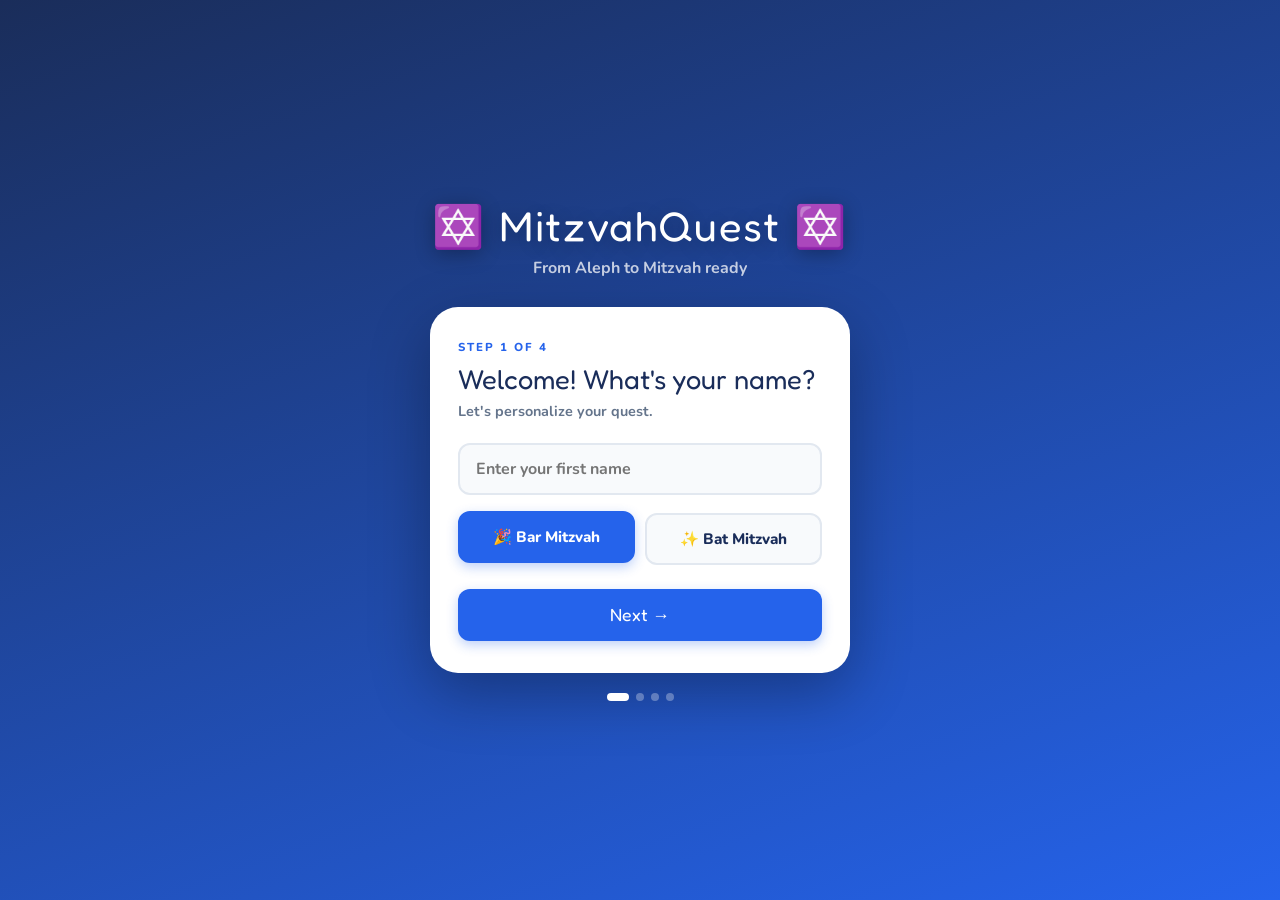
==== index.html @ 1996247d "Add files via upload" ====
<!DOCTYPE html>
<html lang="en">
<head>
<meta charset="UTF-8">
<meta name="viewport" content="width=device-width, initial-scale=1.0, maximum-scale=1.0, user-scalable=no">
<title>MitzvahQuest 🏆</title>
<style>
@font-face{font-family:'Fredoka One';font-style:normal;font-weight:400;src:url('fonts/fredoka-v17-latin-regular.woff2') format('woff2');}
@font-face{font-family:'Nunito';font-style:normal;font-weight:400;src:url('fonts/nunito-v32-latin-regular.woff2') format('woff2');}
@font-face{font-family:'Nunito';font-style:normal;font-weight:600;src:url('fonts/nunito-v32-latin-600.woff2') format('woff2');}
@font-face{font-family:'Nunito';font-style:normal;font-weight:700;src:url('fonts/nunito-v32-latin-700.woff2') format('woff2');}
@font-face{font-family:'Nunito';font-style:normal;font-weight:800;src:url('fonts/nunito-v32-latin-800.woff2') format('woff2');}
</style>
<style>

html { touch-action: manipulation; }
* { touch-action: manipulation; }


:root {
  --navy: #1a2d5a;
  --blue: #2563eb;
  --blue-light: #3b82f6;
  --sky: #eff6ff;
  --gold: #f59e0b;
  --gold-light: #fef3c7;
  --green: #10b981;
  --red: #ef4444;
  --purple: #8b5cf6;
  --pink: #ec4899;
  --orange: #f97316;
  --white: #ffffff;
  --gray-50: #f8fafc;
  --gray-100: #f1f5f9;
  --gray-200: #e2e8f0;
  --gray-500: #64748b;
  --gray-700: #334155;
  --sh: 0 4px 24px rgba(37,99,235,0.10);
  --sh-lg: 0 8px 40px rgba(37,99,235,0.15);
  --radius: 20px;
  --radius-sm: 12px;
  --radius-pill: 999px;
}

* { box-sizing: border-box; margin: 0; padding: 0; }

body {
  font-family: 'Nunito', sans-serif;
  background: var(--gray-50);
  min-height: 100vh;
  color: var(--gray-700);
  padding-bottom: 90px;
}

/* ---- HEADER ---- */
header {
  background: linear-gradient(135deg, var(--navy) 0%, var(--blue) 100%);
  text-align: center;
  padding: 48px 20px 28px;
  color: white;
  position: relative;
}

header h1 {
  font-family: 'Fredoka One', cursive;
  font-size: 2.6em;
  letter-spacing: 1px;
  text-shadow: 0 3px 12px rgba(0,0,0,0.25);
  margin-bottom: 6px;
  display: none;
}

.hd-greeting {
  font-size: 1em;
  font-weight: 800;
  color: rgba(255,255,255,0.9);
  margin-bottom: 4px;
}

.hd-countdown {
  display: inline-flex;
  align-items: center;
  gap: 6px;
  background: rgba(255,255,255,0.15);
  border: 2px solid rgba(255,255,255,0.3);
  border-radius: var(--radius-pill);
  padding: 8px 18px;
  margin-top: 8px;
  font-size: .92em;
  font-weight: 800;
  color: white;
  cursor: pointer;
  backdrop-filter: blur(4px);
}

.hd-countdown.urgent { background: rgba(239,68,68,0.3); border-color: rgba(239,68,68,0.5); }
.hd-countdown.soon { background: rgba(245,158,11,0.25); border-color: rgba(245,158,11,0.4); color: var(--gold); }

.hd-edit {
  display: inline-block;
  margin-top: 10px;
  font-size: .76em;
  color: rgba(255,255,255,0.5);
  font-weight: 700;
  cursor: pointer;
  text-decoration: underline;
}
.hd-edit:hover { color: rgba(255,255,255,0.8); }

.sub {
  font-size: .95em;
  opacity: .85;
  font-weight: 700;
  color: rgba(255,255,255,0.85);
}

/* ---- BOTTOM NAV ---- */
.bottom-nav {
  position: fixed;
  bottom: 0;
  left: 0;
  right: 0;
  background: white;
  border-top: 2px solid var(--gray-200);
  display: flex;
  z-index: 100;
  padding-bottom: env(safe-area-inset-bottom, 0);
  box-shadow: 0 -4px 20px rgba(0,0,0,0.08);
}

.nav-btn {
  flex: 1;
  display: flex;
  flex-direction: column;
  align-items: center;
  justify-content: center;
  padding: 10px 4px 8px;
  background: none;
  border: none;
  cursor: pointer;
  font-family: 'Nunito', sans-serif;
  font-size: .68em;
  font-weight: 800;
  color: var(--gray-500);
  transition: all .2s;
  gap: 3px;
}

.nav-btn .nav-icon { font-size: 1.6em; line-height: 1; }
.nav-btn.active { color: var(--blue); }
.nav-btn.active .nav-icon { transform: scale(1.15); }

/* ---- CONTAINER ---- */
.container {
  max-width: 680px;
  margin: 0 auto;
  padding: 20px 16px 0;
}

/* ---- CARDS ---- */
.card {
  background: white;
  border-radius: var(--radius);
  padding: 28px;
  box-shadow: var(--sh);
  margin-bottom: 20px;
  border: 1.5px solid var(--gray-200);
}

.sec-title {
  font-family: 'Fredoka One', cursive;
  font-size: 1.5em;
  color: var(--navy);
  margin-bottom: 20px;
}

.hidden { display: none !important; }

footer { display: none; }

/* ---- HOME TAB ---- */
.home-hero {
  background: linear-gradient(135deg, var(--navy), var(--blue));
  border-radius: var(--radius);
  padding: 32px 24px;
  text-align: center;
  color: white;
  margin-bottom: 20px;
  box-shadow: var(--sh-lg);
}

.home-days {
  font-family: 'Fredoka One', cursive;
  font-size: 5em;
  line-height: 1;
  color: var(--gold);
  text-shadow: 0 4px 20px rgba(245,158,11,0.4);
}

.home-days-label {
  font-size: 1em;
  font-weight: 800;
  opacity: .85;
  margin-top: 4px;
}

.home-date-label {
  font-size: .8em;
  opacity: .6;
  margin-top: 6px;
  font-weight: 700;
}

.home-grid {
  display: grid;
  grid-template-columns: 1fr 1fr;
  gap: 14px;
  margin-bottom: 20px;
}

.home-tile {
  background: white;
  border-radius: var(--radius);
  padding: 22px 16px;
  text-align: center;
  box-shadow: var(--sh);
  cursor: pointer;
  transition: all .2s;
  border: 2px solid var(--gray-200);
}

.home-tile:hover { transform: translateY(-3px); box-shadow: var(--sh-lg); }
.home-tile .tile-icon { font-size: 2.2em; margin-bottom: 8px; }
.home-tile .tile-label { font-family: 'Fredoka One', cursive; font-size: 1em; color: var(--navy); }
.home-tile .tile-sub { font-size: .76em; color: var(--gray-500); font-weight: 700; margin-top: 3px; }

/* ---- LETTERS ---- */
.ab-grid { display: grid; grid-template-columns: repeat(auto-fill, minmax(80px,1fr)); gap: 12px; }

.lc {
  background: var(--sky);
  border: 2px solid var(--gray-200);
  border-radius: var(--radius-sm);
  padding: 14px 8px;
  text-align: center;
  cursor: pointer;
  transition: all .2s;
}

.lc:hover, .lc.sel {
  background: var(--blue);
  border-color: var(--blue);
  transform: translateY(-3px);
  box-shadow: var(--sh);
}

.lc:hover .lch, .lc.sel .lch { color: var(--gold); }
.lc:hover .lcn, .lc:hover .lcs, .lc.sel .lcn, .lc.sel .lcs { color: white; }
.lch { font-size: 1.9em; font-weight: 800; color: var(--navy); display: block; }
.lcn { font-size: .68em; font-weight: 700; color: var(--navy); display: block; margin-top: 2px; }
.lcs { font-size: .66em; color: var(--blue-light); display: block; font-weight: 600; }

.vg { display: grid; grid-template-columns: repeat(auto-fill, minmax(120px,1fr)); gap: 12px; }

.vc {
  background: var(--sky);
  border: 2px solid var(--gray-200);
  border-radius: var(--radius-sm);
  padding: 14px 8px;
  text-align: center;
  cursor: pointer;
  transition: all .2s;
}

.vc:hover {
  background: linear-gradient(135deg, var(--navy), var(--blue));
  transform: translateY(-3px);
  box-shadow: var(--sh);
  border-color: var(--blue);
}

.vc:hover .vch { color: var(--gold); }
.vc:hover .vcn, .vc:hover .vcs { color: white; }
.vch { font-size: 2.2em; font-weight: 800; color: var(--navy); display: block; direction: rtl; }
.vcn { font-size: .75em; font-weight: 700; color: var(--navy); display: block; margin-top: 4px; }
.vcs { font-size: .75em; color: var(--blue-light); font-weight: 700; background: white; border-radius: 10px; padding: 2px 8px; margin-top: 3px; display: inline-block; }
.vc:hover .vcs { background: rgba(255,255,255,0.2); color: white; }

.tip {
  background: var(--gold-light);
  border: 2px solid var(--gold);
  border-radius: var(--radius-sm);
  padding: 16px 18px;
  margin-top: 20px;
  font-size: .92em;
  color: #7a5700;
  font-weight: 700;
  line-height: 1.6;
}

.subsec { margin-top: 36px; padding-top: 28px; border-top: 2px dashed var(--gray-200); }

/* TROPE */
.trope-grid { display: grid; grid-template-columns: repeat(auto-fill, minmax(110px,1fr)); gap: 10px; margin-bottom: 14px; }

.tc {
  background: var(--sky);
  border: 2px solid var(--gray-200);
  border-radius: var(--radius-sm);
  padding: 12px 8px;
  text-align: center;
  cursor: pointer;
  transition: all .2s;
}

.tc:hover, .tc.sel {
  background: var(--navy);
  border-color: var(--navy);
  transform: translateY(-3px);
  box-shadow: var(--sh);
}

.tc:hover .tch, .tc.sel .tch { color: var(--gold); }
.tc:hover .tcn, .tc:hover .tct, .tc.sel .tcn, .tc.sel .tct { color: white; }
.tch { font-size: 1.9em; font-weight: 800; color: var(--navy); display: block; direction: rtl; line-height: 1.4; }
.tcn { font-size: .72em; font-weight: 800; color: var(--navy); display: block; margin-top: 3px; }
.tct { font-size: .65em; color: var(--blue-light); display: block; font-weight: 600; }
.tdot { width: 14px; height: 14px; border-radius: 50%; display: inline-block; transition: transform .15s, opacity .15s; opacity: .25; }
.tdot.active { transform: scale(1.5); opacity: 1; }

/* ---- PRAYERS ---- */
.pfilters { display: flex; flex-wrap: wrap; gap: 10px; margin-bottom: 22px; }

.fpill {
  background: var(--gray-100);
  border: 2px solid var(--gray-200);
  border-radius: var(--radius-pill);
  padding: 8px 18px;
  font-family: 'Nunito', sans-serif;
  font-weight: 800;
  font-size: .84em;
  color: var(--gray-700);
  cursor: pointer;
  transition: all .2s;
}

.fpill:hover, .fpill.active {
  background: var(--blue);
  color: white;
  border-color: var(--blue);
  transform: translateY(-1px);
  box-shadow: 0 4px 12px rgba(37,99,235,0.3);
}

.plist { display: flex; flex-direction: column; gap: 12px; }

.pcard {
  background: white;
  border: 2px solid var(--gray-200);
  border-radius: var(--radius);
  overflow: hidden;
  transition: all .2s;
  box-shadow: 0 2px 8px rgba(0,0,0,0.04);
}

.pcard:hover { border-color: var(--blue-light); box-shadow: var(--sh); }
.pcard.open { border-color: var(--gold); background: #fffdf5; }

.phdr {
  padding: 18px 20px;
  cursor: pointer;
  display: flex;
  justify-content: space-between;
  align-items: center;
  gap: 12px;
}

.phdr-left { display: flex; align-items: center; gap: 10px; flex-wrap: wrap; }

.pbadge {
  font-size: .68em;
  font-weight: 800;
  padding: 4px 12px;
  border-radius: var(--radius-pill);
  color: white;
  font-family: 'Nunito', sans-serif;
  white-space: nowrap;
  letter-spacing: .3px;
}

.pname {
  font-family: 'Fredoka One', cursive;
  font-size: 1.08em;
  color: var(--navy);
}

.phname {
  font-size: 1.3em;
  font-weight: 800;
  color: var(--blue-light);
  direction: rtl;
  flex-shrink: 0;
}

.pbody { padding: 4px 20px 24px; }

/* ---- HEAR IT SUNG BUTTON ---- */
.yt-btn {
  display: inline-flex;
  align-items: center;
  gap: 7px;
  background: linear-gradient(135deg, var(--red), #dc2626);
  color: white;
  border: none;
  border-radius: var(--radius-pill);
  padding: 8px 16px;
  font-family: 'Fredoka One', cursive;
  font-size: .88em;
  cursor: pointer;
  transition: all .2s;
  margin-top: 10px;
  box-shadow: 0 4px 12px rgba(239,68,68,0.3);
}

.yt-btn:hover { transform: translateY(-2px); box-shadow: 0 6px 16px rgba(239,68,68,0.4); }
.yt-embed { margin-top: 10px; border-radius: var(--radius-sm); overflow: hidden; display: none; }
.yt-embed.open { display: block; }
.yt-embed iframe { width: 100%; aspect-ratio: 16/9; border: none; display: block; }

/* ---- UNIFIED PLAYER ---- */
.hplayer { margin-top: 16px; }

.hstage {
  background: linear-gradient(135deg, var(--sky), #dbeafe);
  border: 2px solid var(--gray-200);
  border-radius: var(--radius);
  padding: 24px 16px 16px;
  text-align: center;
  margin-bottom: 14px;
  min-height: 80px;
  display: flex;
  flex-direction: column;
  align-items: center;
  justify-content: center;
}

.hstage-text { font-size: 2.6em; direction: rtl; font-weight: 800; line-height: 1.6; letter-spacing: 3px; display: flex; flex-wrap: wrap; justify-content: center; gap: 2px 12px; }
.hstage-text.sw { font-size: 4.5em; letter-spacing: 4px; }
.hsp { display: inline-block; transition: all .18s; cursor: pointer; border-radius: 6px; padding: 0 2px; }
.hsp:hover { opacity: .75; }
.hsp.sa { transform: scale(1.28); filter: drop-shadow(0 0 12px currentColor); z-index: 2; }
.hsp.wa { transform: scale(1.18); filter: drop-shadow(0 0 8px currentColor); }
.hsp.dim { opacity: .16; }
.hsp.done { opacity: .38; }
.engline { font-size: .88em; color: var(--gray-500); font-weight: 600; margin-top: 10px; font-style: italic; max-width: 600px; text-align: center; }

.pron-strip { display: flex; flex-wrap: wrap; justify-content: center; gap: 6px; margin-bottom: 14px; direction: ltr; }

.pchip {
  background: white;
  border: 2px solid var(--gray-200);
  border-radius: 10px;
  padding: 5px 12px;
  font-size: .8em;
  font-weight: 800;
  color: var(--gray-500);
  cursor: pointer;
  transition: all .18s;
}

.pchip.sa { color: white; transform: translateY(-4px) scale(1.12); box-shadow: 0 5px 14px rgba(0,0,0,0.18); }
.pchip.wa { transform: translateY(-2px) scale(1.06); box-shadow: 0 3px 10px rgba(0,0,0,0.10); }
.pchip.done { opacity: .35; }

.mtoggle { display: flex; gap: 5px; background: var(--gray-100); border-radius: var(--radius-pill); padding: 4px; max-width: 340px; margin: 0 auto 14px; }
.mtbtn { flex: 1; border: none; border-radius: 999px; padding: 8px 10px; font-family: 'Nunito', sans-serif; font-weight: 800; font-size: .82em; cursor: pointer; background: transparent; color: var(--gray-500); transition: all .2s; }
.mtbtn.active { background: var(--blue); color: white; box-shadow: 0 2px 8px rgba(37,99,235,0.3); }

.pcontrols { display: flex; flex-wrap: wrap; gap: 10px; justify-content: center; align-items: center; margin-bottom: 10px; }

.cb {
  border: none;
  border-radius: var(--radius-pill);
  padding: 11px 22px;
  font-family: 'Fredoka One', cursive;
  font-size: .94em;
  cursor: pointer;
  transition: all .18s;
}

.cb:hover:not(:disabled) { transform: translateY(-2px); }
.cb.bl { background: var(--blue); color: white; box-shadow: 0 4px 12px rgba(37,99,235,0.3); }
.cb.bl:hover:not(:disabled) { background: var(--blue-light); }
.cb.pu { background: var(--purple); color: white; box-shadow: 0 4px 12px rgba(139,92,246,0.3); }
.cb.pu:hover:not(:disabled) { background: #7c3aed; }
.cb.te { background: var(--green); color: white; box-shadow: 0 4px 12px rgba(16,185,129,0.3); }
.cb.te:hover:not(:disabled) { background: #059669; }
.cb.rd { background: var(--red); color: white; box-shadow: 0 4px 12px rgba(239,68,68,0.3); }
.cb.go { background: var(--gold); color: var(--navy); box-shadow: 0 4px 12px rgba(245,158,11,0.3); }
.cb:disabled { opacity: .4; cursor: default; transform: none !important; }
.pctr { text-align: center; font-size: .86em; font-weight: 700; color: var(--blue-light); min-height: 20px; }

/* ---- WORD PRACTICE ---- */
.wgrid { display: flex; flex-wrap: wrap; gap: 10px; margin-bottom: 22px; }

.wbtn {
  background: var(--sky);
  border: 2px solid var(--blue-light);
  border-radius: var(--radius-sm);
  padding: 8px 16px;
  font-family: 'Nunito', sans-serif;
  font-weight: 800;
  font-size: .9em;
  color: var(--navy);
  cursor: pointer;
  transition: all .2s;
}

.wbtn:hover, .wbtn.active {
  background: var(--blue);
  color: white;
  border-color: var(--blue);
  transform: translateY(-2px);
  box-shadow: var(--sh);
}

.ttsnote { text-align: center; font-size: .76em; color: var(--gray-500); margin-top: 8px; }

/* ---- QUIZ ---- */
.qmpicker { display: flex; flex-wrap: wrap; gap: 14px; margin-bottom: 24px; justify-content: center; }

.qmbtn {
  background: white;
  border: 2px solid var(--gray-200);
  border-radius: var(--radius);
  padding: 18px 20px;
  font-family: 'Nunito', sans-serif;
  font-weight: 800;
  font-size: .9em;
  color: var(--navy);
  cursor: pointer;
  transition: all .2s;
  text-align: center;
  min-width: 130px;
  box-shadow: 0 2px 8px rgba(0,0,0,0.04);
}

.qmbtn:hover {
  background: var(--blue);
  color: white;
  border-color: var(--blue);
  transform: translateY(-3px);
  box-shadow: var(--sh);
}

.qmi { font-size: 1.8em; display: block; margin-bottom: 6px; }

.qcard {
  background: white;
  border: 2px solid var(--gray-200);
  border-radius: var(--radius);
  padding: 28px 24px;
  text-align: center;
  box-shadow: var(--sh);
}

.qprog { display: flex; align-items: center; gap: 12px; margin-bottom: 20px; }
.qpbar { flex: 1; height: 10px; background: var(--gray-200); border-radius: 10px; overflow: hidden; }
.qpfill { height: 100%; background: linear-gradient(90deg, var(--blue), var(--purple)); border-radius: 10px; transition: width .4s; }
.qscore { background: var(--gold); color: var(--navy); font-family: 'Fredoka One', cursive; font-size: .92em; padding: 4px 14px; border-radius: var(--radius-pill); white-space: nowrap; font-weight: 800; }

.qq { font-size: 3.6em; direction: rtl; font-weight: 800; color: var(--navy); margin: 8px 0 6px; line-height: 1.2; }
.qsub { font-size: .9em; color: var(--gray-500); font-weight: 700; margin-bottom: 20px; }

.qchoices { display: grid; grid-template-columns: 1fr 1fr; gap: 12px; max-width: 500px; margin: 0 auto; }

.qch {
  background: var(--gray-50);
  border: 2px solid var(--gray-200);
  border-radius: var(--radius-sm);
  padding: 14px;
  font-family: 'Nunito', sans-serif;
  font-weight: 800;
  font-size: .92em;
  color: var(--navy);
  cursor: pointer;
  transition: all .2s;
}

.qch:hover { border-color: var(--blue); background: var(--sky); transform: translateY(-2px); box-shadow: var(--sh); }
.qch.correct { background: #ecfdf5; border-color: var(--green); color: #065f46; animation: cpop .4s ease; }
.qch.wrong { background: #fef2f2; border-color: var(--red); color: #7f1d1d; animation: cshake .4s ease; }

@keyframes cpop { 0% { transform: scale(1) } 50% { transform: scale(1.07) } 100% { transform: scale(1) } }
@keyframes cshake { 0%,100% { transform: translateX(0) } 25% { transform: translateX(-7px) } 75% { transform: translateX(7px) } }

.qfb { margin-top: 16px; font-size: 1.05em; font-weight: 800; min-height: 24px; }
.qfb.correct { color: var(--green); }
.qfb.wrong { color: var(--red); }

.qnext { display: inline-block; margin-top: 14px; background: var(--blue); color: white; border: none; border-radius: var(--radius-pill); padding: 12px 30px; font-family: 'Fredoka One', cursive; font-size: 1.05em; cursor: pointer; transition: all .2s; box-shadow: 0 4px 12px rgba(37,99,235,0.3); }
.qnext:hover { background: var(--blue-light); transform: translateY(-2px); }
.qtag { display: inline-block; background: rgba(37,99,235,0.08); color: var(--blue); font-size: .78em; font-weight: 800; padding: 3px 12px; border-radius: var(--radius-pill); margin-bottom: 12px; }
.bigscore { font-family: 'Fredoka One', cursive; font-size: 3.5em; color: var(--navy); }
.scoremsg { font-size: 1.1em; font-weight: 800; color: var(--gray-700); margin: 8px 0 18px; }

/* ---- MY MITZVAH ---- */
.mm-parsha-card { background: linear-gradient(135deg, var(--sky), #dbeafe); border: 2px solid var(--gray-200); border-radius: var(--radius); padding: 20px; margin-bottom: 14px; }
.mm-theme { background: white; border: 2px solid var(--gray-200); border-radius: var(--radius-sm); padding: 16px 18px; margin-bottom: 10px; box-shadow: 0 2px 6px rgba(0,0,0,0.04); }
.mm-theme-title { font-family: 'Fredoka One', cursive; font-size: 1em; color: var(--navy); margin-bottom: 5px; }
.mm-theme-desc { font-size: .86em; color: var(--gray-700); font-weight: 600; line-height: 1.6; }
.mm-speech-idea { background: var(--gold-light); border: 2px solid var(--gold); border-radius: var(--radius-sm); padding: 16px 18px; margin-bottom: 10px; }
.mm-speech-idea-title { font-family: 'Fredoka One', cursive; font-size: .95em; color: #7a5700; margin-bottom: 4px; }
.mm-speech-idea-desc { font-size: .84em; color: #8a6200; font-weight: 700; line-height: 1.6; }
.mm-aliyah-row { display: flex; align-items: center; gap: 12px; padding: 14px 0; border-bottom: 1.5px solid var(--gray-100); }
.mm-aliyah-row:last-child { border-bottom: none; }
.mm-aliyah-num { font-family: 'Fredoka One', cursive; font-size: .9em; color: white; background: var(--blue); border-radius: 10px; padding: 5px 10px; white-space: nowrap; min-width: 36px; text-align: center; }
.mm-aliyah-input { flex: 1; border: 2px solid var(--gray-200); border-radius: var(--radius-sm); padding: 9px 14px; font-family: 'Nunito', sans-serif; font-weight: 700; font-size: .9em; color: var(--navy); outline: none; background: var(--gray-50); }
.mm-aliyah-input:focus { border-color: var(--blue); background: white; }
.mm-share-btn { background: var(--blue); color: white; border: none; border-radius: var(--radius-sm); padding: 9px 14px; font-family: 'Fredoka One', cursive; font-size: .82em; cursor: pointer; white-space: nowrap; box-shadow: 0 3px 8px rgba(37,99,235,0.3); }
.mm-check-item { display: flex; align-items: center; gap: 14px; padding: 14px 16px; background: var(--gray-50); border: 2px solid var(--gray-200); border-radius: var(--radius-sm); margin-bottom: 10px; cursor: pointer; transition: all .2s; }
.mm-check-item.done { background: #ecfdf5; border-color: var(--green); }
.mm-check-item.done .mm-check-label { text-decoration: line-through; color: var(--gray-500); }
.mm-check-box { width: 24px; height: 24px; border: 2px solid var(--gray-200); border-radius: 7px; display: flex; align-items: center; justify-content: center; flex-shrink: 0; transition: all .2s; font-size: .9em; }
.mm-check-item.done .mm-check-box { background: var(--green); border-color: var(--green); color: white; }
.mm-check-label { font-weight: 700; font-size: .92em; color: var(--navy); }

/* ---- COUNTDOWN BANNER ---- */
#mm-countdown-banner { background: linear-gradient(135deg, var(--navy), var(--blue)); border-radius: var(--radius); padding: 24px; text-align: center; margin-bottom: 20px; color: white; box-shadow: var(--sh-lg); }

/* ---- ONBOARDING ---- */
#onboarding { position: fixed; inset: 0; z-index: 1000; background: linear-gradient(160deg, var(--navy) 0%, var(--blue) 100%); display: flex; flex-direction: column; align-items: center; justify-content: center; padding: 24px; overflow-y: auto; }
#onboarding.hidden { display: none !important; }
.ob-logo { text-align: center; margin-bottom: 28px; }
.ob-logo h1 { font-family: 'Fredoka One', cursive; font-size: 2.8em; color: white; letter-spacing: 1px; text-shadow: 0 4px 20px rgba(0,0,0,0.3); }
.ob-logo p { color: rgba(255,255,255,0.75); font-weight: 700; font-size: 1em; margin-top: 6px; }
.ob-card { background: white; border-radius: 28px; padding: 32px 28px; width: 100%; max-width: 420px; box-shadow: 0 20px 60px rgba(0,0,0,0.3); }
.ob-step { display: none; }
.ob-step.active { display: block; }
.ob-step-label { font-size: .72em; font-weight: 800; text-transform: uppercase; letter-spacing: 2px; color: var(--blue); margin-bottom: 8px; }
.ob-title { font-family: 'Fredoka One', cursive; font-size: 1.7em; color: var(--navy); margin-bottom: 6px; }
.ob-sub { font-size: .9em; color: var(--gray-500); font-weight: 700; margin-bottom: 22px; }
.ob-input { width: 100%; border: 2px solid var(--gray-200); border-radius: var(--radius-sm); padding: 13px 16px; font-family: 'Nunito', sans-serif; font-weight: 700; font-size: 1em; color: var(--navy); outline: none; transition: border-color .2s; background: var(--gray-50); }
.ob-input:focus { border-color: var(--blue); background: white; }
.ob-toggle { display: flex; gap: 10px; margin-top: 14px; }
.ob-tog-btn { flex: 1; border: 2px solid var(--gray-200); border-radius: var(--radius-sm); padding: 14px 10px; font-family: 'Nunito', sans-serif; font-weight: 800; font-size: .95em; color: var(--navy); background: var(--gray-50); cursor: pointer; transition: all .2s; text-align: center; }
.ob-tog-btn.sel { background: var(--blue); color: white; border-color: var(--blue); transform: translateY(-2px); box-shadow: 0 4px 12px rgba(37,99,235,0.3); }
.ob-countdown-preview { text-align: center; margin-top: 14px; padding: 14px; background: var(--sky); border-radius: var(--radius-sm); border: 2px solid var(--gray-200); }
.ob-countdown-preview .days { font-family: 'Fredoka One', cursive; font-size: 2.4em; color: var(--navy); }
.ob-countdown-preview .days-label { font-size: .82em; font-weight: 700; color: var(--blue); }
.ob-select { width: 100%; border: 2px solid var(--gray-200); border-radius: var(--radius-sm); padding: 13px 16px; font-family: 'Nunito', sans-serif; font-weight: 700; font-size: .92em; color: var(--navy); outline: none; background: var(--gray-50); cursor: pointer; appearance: none; -webkit-appearance: none; background-image: url("data:image/svg+xml,%3Csvg xmlns='http://www.w3.org/2000/svg' width='12' height='8' viewBox='0 0 12 8'%3E%3Cpath d='M1 1l5 5 5-5' stroke='%232563eb' stroke-width='2' fill='none' stroke-linecap='round'/%3E%3C/svg%3E"); background-repeat: no-repeat; background-position: right 14px center; padding-right: 36px; margin-top: 4px; }
.ob-select:focus { border-color: var(--blue); background-color: white; }
.ob-focus-grid { display: grid; grid-template-columns: 1fr 1fr; gap: 10px; margin-top: 4px; }
.ob-focus-btn { border: 2px solid var(--gray-200); border-radius: var(--radius-sm); padding: 14px 10px; font-family: 'Nunito', sans-serif; font-weight: 800; font-size: .88em; color: var(--navy); background: var(--gray-50); cursor: pointer; transition: all .2s; text-align: center; }
.ob-focus-btn.sel { background: var(--blue); color: white; border-color: var(--blue); }
.ob-focus-btn .ob-focus-icon { font-size: 1.6em; display: block; margin-bottom: 4px; }
.ob-nav { display: flex; gap: 10px; margin-top: 24px; align-items: center; }
.ob-btn-next { flex: 1; background: var(--blue); color: white; border: none; border-radius: var(--radius-sm); padding: 15px; font-family: 'Fredoka One', cursive; font-size: 1.1em; cursor: pointer; transition: all .2s; box-shadow: 0 4px 12px rgba(37,99,235,0.3); }
.ob-btn-next:hover { background: var(--blue-light); transform: translateY(-2px); }
.ob-btn-back { background: transparent; color: var(--blue); border: 2px solid var(--gray-200); border-radius: var(--radius-sm); padding: 15px 18px; font-family: 'Fredoka One', cursive; font-size: 1em; cursor: pointer; transition: all .2s; }
.ob-btn-back:hover { border-color: var(--blue); }
.ob-dots { display: flex; justify-content: center; gap: 7px; margin-top: 20px; }
.ob-dot { width: 8px; height: 8px; border-radius: 50%; background: rgba(255,255,255,0.3); transition: all .3s; }
.ob-dot.active { background: white; width: 22px; border-radius: 4px; }

/* ---- MOBILE ---- */
@media(max-width:430px) {
  header { padding: 40px 14px 20px; }
  .card { padding: 20px; }
  .hstage-text { font-size: 2em; }
  .hstage-text.sw { font-size: 3.2em; }
  .qq { font-size: 2.6em; }
  .qmbtn { min-width: 100px; padding: 12px 10px; font-size: .84em; }
  .bigscore { font-size: 2.6em; }
  .cb { padding: 9px 16px; font-size: .88em; }
  .qchoices { gap: 8px; }
  .qch { padding: 10px; font-size: .86em; }
  .pchip { font-size: .74em; padding: 3px 8px; }
  .sec-title { font-size: 1.3em; }
  .home-days { font-size: 4em; }
  .ob-card { padding: 24px 18px; }
  .ob-title { font-size: 1.4em; }
}

</style>


</head>
<body>

<!-- ONBOARDING -->
<div id="onboarding">
  <div class="ob-logo">
    <div style="font-family:'Fredoka One',cursive;font-size:2.6em;color:white;letter-spacing:2px;text-shadow:0 4px 20px rgba(0,0,0,0.3);">✡️ MitzvahQuest ✡️</div>
    <p>From Aleph to Mitzvah ready</p>
  </div>
  <div class="ob-card">
    <!-- Step 1: Name + Bar/Bat -->
    <div class="ob-step active" id="ob-step-1">
      <div class="ob-step-label">Step 1 of 4</div>
      <div class="ob-title">Welcome! What's your name?</div>
      <div class="ob-sub">Let's personalize your quest.</div>
      <input class="ob-input" id="ob-name" type="text" placeholder="Enter your first name" maxlength="30" autocomplete="off" />
      <div class="ob-toggle" style="margin-top:18px;">
        <button class="ob-tog-btn sel" id="tog-bar" onclick="setToggle('bar')">🎉 Bar Mitzvah</button>
        <button class="ob-tog-btn" id="tog-bat" onclick="setToggle('bat')">✨ Bat Mitzvah</button>
      </div>
      <div class="ob-nav">
        <button class="ob-btn-next" onclick="obNext(1)">Next →</button>
      </div>
    </div>
    <!-- Step 2: Date -->
    <div class="ob-step" id="ob-step-2">
      <div class="ob-step-label">Step 2 of 4</div>
      <div class="ob-title">When is the big day?</div>
      <div class="ob-sub">We'll show you a live countdown.</div>
      <div class="ob-date-wrap">
        <input class="ob-input" id="ob-date" type="date" />
      </div>
      <div class="ob-countdown-preview" id="ob-countdown-preview" style="display:none;">
        <div class="days" id="ob-days-num">—</div>
        <div class="days-label">days until your big day 🏆</div>
      </div>
      <div class="ob-nav">
        <button class="ob-btn-back" onclick="obBack(2)">←</button>
        <button class="ob-btn-next" onclick="obNext(2)">Next →</button>
      </div>
    </div>
    <!-- Step 3: Portion + Tradition -->
    <div class="ob-step" id="ob-step-3">
      <div class="ob-step-label">Step 3 of 4</div>
      <div class="ob-title">Your Torah portion</div>
      <div class="ob-sub">Which parasha are you reading?</div>
      <select class="ob-select" id="ob-parasha">
        <option value="">— Select your portion —</option>
        <option value="Bereishit">Bereishit</option>
<option value="Noach">Noach</option>
<option value="Lech Lecha">Lech Lecha</option>
<option value="Vayera">Vayera</option>
<option value="Chayei Sarah">Chayei Sarah</option>
<option value="Toldot">Toldot</option>
<option value="Vayetzei">Vayetzei</option>
<option value="Vayishlach">Vayishlach</option>
<option value="Vayeshev">Vayeshev</option>
<option value="Miketz">Miketz</option>
<option value="Vayigash">Vayigash</option>
<option value="Vayechi">Vayechi</option>
<option value="Shemot">Shemot</option>
<option value="Vaera">Vaera</option>
<option value="Bo">Bo</option>
<option value="Beshalach">Beshalach</option>
<option value="Yitro">Yitro</option>
<option value="Mishpatim">Mishpatim</option>
<option value="Terumah">Terumah</option>
<option value="Tetzaveh">Tetzaveh</option>
<option value="Ki Tisa">Ki Tisa</option>
<option value="Vayakhel">Vayakhel</option>
<option value="Pekudei">Pekudei</option>
<option value="Vayikra">Vayikra</option>
<option value="Tzav">Tzav</option>
<option value="Shemini">Shemini</option>
<option value="Tazria">Tazria</option>
<option value="Metzora">Metzora</option>
<option value="Acharei Mot">Acharei Mot</option>
<option value="Kedoshim">Kedoshim</option>
<option value="Emor">Emor</option>
<option value="Behar">Behar</option>
<option value="Bechukotai">Bechukotai</option>
<option value="Bamidbar">Bamidbar</option>
<option value="Naso">Naso</option>
<option value="Behaalotecha">Behaalotecha</option>
<option value="Shelach">Shelach</option>
<option value="Korach">Korach</option>
<option value="Chukat">Chukat</option>
<option value="Balak">Balak</option>
<option value="Pinchas">Pinchas</option>
<option value="Matot">Matot</option>
<option value="Masei">Masei</option>
<option value="Devarim">Devarim</option>
<option value="Vaetchanan">Vaetchanan</option>
<option value="Ekev">Ekev</option>
<option value="Reeh">Reeh</option>
<option value="Shoftim">Shoftim</option>
<option value="Ki Teitzei">Ki Teitzei</option>
<option value="Ki Tavo">Ki Tavo</option>
<option value="Nitzavim">Nitzavim</option>
<option value="Vayeilech">Vayeilech</option>
<option value="Haazinu">Haazinu</option>
<option value="Vezot HaBracha">Vezot HaBracha</option>
      </select>
      <div style="margin-top:14px;">
        <div style="font-size:.78em;font-weight:700;color:#aaa;text-transform:uppercase;letter-spacing:1px;margin-bottom:8px;">Tradition</div>
        <div class="ob-toggle">
          <button class="ob-tog-btn sel" id="tog-ash" onclick="setTradition('ashkenazi')">🕍 Ashkenazi</button>
          <button class="ob-tog-btn" id="tog-sep" onclick="setTradition('sephardic')">🌟 Sephardic</button>
        </div>
      </div>
      <div class="ob-nav">
        <button class="ob-btn-back" onclick="obBack(3)">←</button>
        <button class="ob-btn-next" onclick="obNext(3)">Next →</button>
      </div>
    </div>
    <!-- Step 4: Focus -->
    <div class="ob-step" id="ob-step-4">
      <div class="ob-step-label">Step 4 of 4</div>
      <div class="ob-title">What do you want to focus on?</div>
      <div class="ob-sub">Pick one or more — you can change later.</div>
      <div class="ob-focus-grid">
        <button class="ob-focus-btn sel" data-focus="letters" onclick="toggleFocus(this)"><span class="ob-focus-icon">🔤</span>Letters &amp; Vowels</button>
        <button class="ob-focus-btn sel" data-focus="prayers" onclick="toggleFocus(this)"><span class="ob-focus-icon">🕍</span>Prayers</button>
        <button class="ob-focus-btn sel" data-focus="words" onclick="toggleFocus(this)"><span class="ob-focus-icon">📖</span>Word Practice</button>
        <button class="ob-focus-btn sel" data-focus="quiz" onclick="toggleFocus(this)"><span class="ob-focus-icon">🧠</span>Quiz</button>
      </div>
      <div class="ob-nav">
        <button class="ob-btn-back" onclick="obBack(4)">←</button>
        <button class="ob-btn-next" onclick="obFinish()" style="background:#27ae60;">🏆 Start My Quest!</button>
      </div>
    </div>
  </div>
  <div class="ob-dots">
    <div class="ob-dot active" id="dot-1"></div>
    <div class="ob-dot" id="dot-2"></div>
    <div class="ob-dot" id="dot-3"></div>
    <div class="ob-dot" id="dot-4"></div>
  </div>
</div>

<header id="mainHeader">
  <div style="display:flex;flex-direction:column;align-items:center;padding-top:8px;">
    <div style="font-family:'Fredoka One',cursive;font-size:2.6em;color:white;letter-spacing:2px;text-shadow:0 4px 20px rgba(0,0,0,0.3);">✡️ MitzvahQuest ✡️</div>
    <div id="hd-personal" style="display:none;margin-top:4px;">
      <div class="hd-greeting" id="hd-greeting"></div>
      <div class="hd-countdown" id="hd-countdown" onclick="showOnboarding()"></div>
      <div><span class="hd-edit" onclick="showOnboarding()">✏️ Edit my info</span></div>
    </div>
    <p class="sub" id="hd-tagline" style="margin-top:2px;">From Aleph to Mitzvah ready</p>
  </div>
</header>
<nav class="bottom-nav">
  <button class="nav-btn active" id="nav-home" onclick="showTab('home',this)">
    <span class="nav-icon">🏠</span>Home
  </button>
  <button class="nav-btn" id="nav-letters" onclick="showTab('letters',this)">
    <span class="nav-icon">🔤</span>Letters
  </button>
  <button class="nav-btn" id="nav-prayers" onclick="showTab('prayers',this)">
    <span class="nav-icon">🕍</span>Prayers
  </button>
  <button class="nav-btn" id="nav-quiz" onclick="showTab('quiz',this)">
    <span class="nav-icon">🧠</span>Quiz
  </button>
  <button class="nav-btn" id="nav-mymitzvah" onclick="showTab('mymitzvah',this)">
    <span class="nav-icon">⭐</span>My Quest
  </button>
</nav>
<div class="container">
  <div id="tab-home" class="hidden">
    <div class="home-hero">
      <div style="font-family:'Fredoka One',cursive;font-size:1.1em;opacity:.8;margin-bottom:8px;" id="home-greeting">Welcome to MitzvahQuest!</div>
      <div class="home-days" id="home-days">🏆</div>
      <div class="home-days-label" id="home-days-label">Let's get started</div>
      <div class="home-date-label" id="home-date-label"></div>
      <div style="margin-top:16px;">
        <span class="hd-edit" onclick="showOnboarding()">✏️ Edit my info</span>
      </div>
    </div>
    <div class="home-grid">
      <div class="home-tile" onclick="showTab('letters',document.getElementById('nav-letters'))">
        <div class="tile-icon">🔤</div>
        <div class="tile-label">Letters & Vowels</div>
        <div class="tile-sub">Aleph-Bet + Trope</div>
      </div>
      <div class="home-tile" onclick="showTab('prayers',document.getElementById('nav-prayers'))">
        <div class="tile-icon">🕍</div>
        <div class="tile-label">Prayers</div>
        <div class="tile-sub">Practice blessings</div>
      </div>
      <div class="home-tile" onclick="showTab('quiz',document.getElementById('nav-quiz'))">
        <div class="tile-icon">🧠</div>
        <div class="tile-label">Quiz</div>
        <div class="tile-sub">Test yourself</div>
      </div>
      <div class="home-tile" onclick="showTab('mymitzvah',document.getElementById('nav-mymitzvah'))">
        <div class="tile-icon">⭐</div>
        <div class="tile-label">My Quest</div>
        <div class="tile-sub">Your portion & tools</div>
      </div>
    </div>
    <div id="home-word-practice" style="display:none;">
      <div class="card">
        <div class="sec-title">📖 Word Practice</div>
        <p style="margin-bottom:12px;color:var(--gray-500);font-weight:700;">Pick a word — try to read it first, then reveal!</p>
        <div id="home-wGrid" class="wgrid"></div>
        <div id="home-wPlayerWrap"></div>
      </div>
    </div>
  </div>

  <div id="tab-letters" class="card">
    <div class="sec-title">🔤 The Aleph-Bet</div>
    <p style="margin-bottom:14px;color:#555;font-weight:600;">Click any letter to hear it! Hebrew reads <strong>right to left</strong>.</p>
    <div class="ab-grid" id="abGrid"></div>
    <div class="tip">💡 Letters with a dot (dagesh) have a harder sound. Some have a different shape at the end of a word — the <strong>sofit</strong> form!</div>
    <div class="subsec">
      <div class="sec-title">🎵 Vowel Signs (Nikkud)</div>
      <p style="margin-bottom:14px;color:#555;font-weight:600;">Dots and dashes under/over letters indicate the vowel sound. Click to hear!</p>
      <div class="vg" id="vGrid"></div>
      <div class="tip">💡 The vowel sound comes AFTER the consonant. So בָּ (Bet + Kamatz) = "BAH"!</div>
    </div>
    <div class="subsec">
      <div class="sec-title">🎵 Trope (Cantillation)</div>
      <p style="margin-bottom:6px;color:#555;font-weight:600;">These are the musical symbols used when chanting Torah and Haftarah. Click any trope to hear its melody!</p>
      <p style="margin-bottom:14px;font-size:.84em;color:#888;font-weight:600;">Each mark tells the reader which melody to sing on that word. The tones are approximated using the Web Audio API.</p>
      <div class="trope-grid" id="tropeGrid"></div>
      <div class="tip">💡 Trope marks appear above or below Hebrew letters — they tell you both the melody AND where to put emphasis in the phrase!</div>
      <div id="tropePlayer" style="display:none;margin-top:16px;background:linear-gradient(135deg,#f0f6ff,#e8f0ff);border:2px solid #c5d8ff;border-radius:16px;padding:16px;text-align:center;">
        <div style="font-family:'Fredoka One',cursive;font-size:1.1em;color:var(--blue);margin-bottom:4px;" id="tropeName"></div>
        <div style="font-size:3em;margin:6px 0;" id="tropeSymbol"></div>
        <div style="font-size:.88em;color:#666;font-weight:600;margin-bottom:10px;" id="tropeDesc"></div>
        <div id="tropeDots" style="display:flex;justify-content:center;gap:6px;margin-bottom:12px;min-height:28px;align-items:center;"></div>
        <button class="cb bl" id="tropePlayBtn" onclick="playTrope()" style="padding:9px 28px;">▶ Play melody</button>
        <button class="cb go" onclick="playTropeLoop()" style="padding:9px 20px;" id="tropeLoopBtn">🔁 Loop</button>
        <button class="cb rd" onclick="stopTrope()" style="padding:9px 20px;">⏹ Stop</button>
      </div>
    </div>
  </div>
  <div id="tab-words" class="card hidden">
    <div class="sec-title">📖 Word Practice</div>
    <p style="margin-bottom:10px;color:#555;font-weight:600;">Pick a word — try to read it first, then reveal!</p>
    <div style="margin-bottom:14px;">
      <div style="font-size:.75em;font-weight:700;color:#aaa;margin-bottom:8px;text-transform:uppercase;letter-spacing:1px;">Choose a word:</div>
      <div class="wgrid" id="wGrid"></div>
    </div>
    <div style="border-top:2px dashed #c5d8ff;padding-top:16px;">
      <div id="wPlayerWrap"></div>
    </div>
    <div class="ttsnote" id="ttsNote"></div>
  </div>
  <div id="tab-prayers" class="card hidden">
    <div class="sec-title">🕍 Prayers &amp; Blessings</div>
    <p style="margin-bottom:12px;color:#555;font-weight:600;">Click any prayer — step through syllable by syllable, word by word, or play continuously!</p>
    <div class="pfilters" id="pFilters"></div>
    <div class="plist" id="pList"></div>
  </div>

  <div id="tab-mymitzvah" class="card hidden">
    <div id="mm-locked" style="text-align:center;padding:30px 10px;">
      <div style="font-size:3em;margin-bottom:12px;">⭐</div>
      <div style="font-family:'Fredoka One',cursive;font-size:1.4em;color:var(--blue);margin-bottom:8px;">Your Personal Quest HQ</div>
      <div style="font-size:.9em;color:#777;font-weight:600;margin-bottom:20px;">Complete your profile to unlock personalized content for your portion.</div>
      <button class="cb bl" onclick="showOnboarding()">Set Up My Profile</button>
    </div>
    <div id="mm-content" style="display:none;">
      <!-- Countdown banner -->
      <div id="mm-countdown-banner" style="background:linear-gradient(135deg,#1a3a6b,#2563c7);border-radius:18px;padding:20px;text-align:center;margin-bottom:18px;color:white;">
        <div style="font-size:.85em;font-weight:700;opacity:.75;margin-bottom:4px;" id="mm-greeting"></div>
        <div style="font-family:'Fredoka One',cursive;font-size:3em;line-height:1;" id="mm-days">—</div>
        <div style="font-size:.85em;font-weight:700;opacity:.8;margin-top:4px;" id="mm-days-label">days to go</div>
        <div style="font-size:.8em;opacity:.6;margin-top:8px;" id="mm-date-label"></div>
      </div>

      <!-- Parsha section -->
      <div id="mm-parsha-section" style="margin-bottom:18px;">
        <div class="sec-title" id="mm-parsha-title">📖 Your Portion</div>
        <div id="mm-parsha-content"></div>
      </div>

      <!-- Speech ideas -->
      <div id="mm-speech-section" style="margin-bottom:18px;">
        <div class="sec-title">🎤 D’var Torah Ideas</div>
        <div id="mm-speech-content"></div>
      </div>

      <!-- Aliyot -->
      <div style="margin-bottom:18px;">
        <div class="sec-title">📜 Aliyot Assignments</div>
        <p style="font-size:.88em;color:#777;font-weight:600;margin-bottom:12px;">Assign family & friends to each Aliyah, then send them a practice link.</p>
        <div id="mm-aliyot"></div>
      </div>

      <!-- Prep checklist -->
      <div style="margin-bottom:18px;">
        <div class="sec-title">✅ Prep Checklist</div>
        <div id="mm-checklist"></div>
      </div>
    </div>
  </div>

  <div id="tab-quiz" class="card hidden">
    <div class="sec-title">🧠 Quiz Time!</div>
    <div id="qContainer"></div>
  </div>
</div>
<footer>MitzvahQuest · From Aleph to Mitzvah ready</footer>
<script>

// ===================================================================
// ONBOARDING + PERSONALIZATION
// ===================================================================
let OB = { type:'bar', tradition:'ashkenazi', focus:['letters','prayers','words','quiz'] };

function obGoStep(n){
  document.querySelectorAll('.ob-step').forEach(s=>s.classList.remove('active'));
  const el = document.getElementById('ob-step-'+n);
  if(el) el.classList.add('active');
  for(let i=1;i<=4;i++){
    const d=document.getElementById('dot-'+i);
    if(d) d.classList.toggle('active', i===n);
  }
}

function setToggle(type){
  OB.type = type;
  document.getElementById('tog-bar').classList.toggle('sel', type==='bar');
  document.getElementById('tog-bat').classList.toggle('sel', type==='bat');
}

function setTradition(t){
  OB.tradition = t;
  document.getElementById('tog-ash').classList.toggle('sel', t==='ashkenazi');
  document.getElementById('tog-sep').classList.toggle('sel', t==='sephardic');
}

function toggleFocus(btn){
  btn.classList.toggle('sel');
}

document.getElementById('ob-date').addEventListener('change', function(){
  const d = new Date(this.value + 'T12:00:00');
  const today = new Date(); today.setHours(0,0,0,0);
  const diff = Math.round((d - today)/(1000*60*60*24));
  const preview = document.getElementById('ob-countdown-preview');
  const daysEl = document.getElementById('ob-days-num');
  if(!isNaN(diff) && diff > 0){
    preview.style.display='block';
    daysEl.textContent = diff;
  } else {
    preview.style.display='none';
  }
});

function obNext(step){
  if(step===1){
    const name = document.getElementById('ob-name').value.trim();
    if(!name){ document.getElementById('ob-name').focus(); document.getElementById('ob-name').style.borderColor='var(--red)'; return; }
    document.getElementById('ob-name').style.borderColor='';
    OB.name = name;
    obGoStep(2);
  } else if(step===2){
    const d = document.getElementById('ob-date').value;
    OB.date = d || null;
    obGoStep(3);
  } else if(step===3){
    OB.parasha = document.getElementById('ob-parasha').value || null;
    obGoStep(4);
  }
}

function obBack(step){
  obGoStep(step - 1);
}

function obFinish(){
  OB.focus = Array.from(document.querySelectorAll('.ob-focus-btn.sel')).map(b=>b.dataset.focus);
  if(OB.focus.length===0) OB.focus = ['letters'];
  localStorage.setItem('mq_profile', JSON.stringify(OB));
  applyProfile(OB);
  document.getElementById('onboarding').classList.add('hidden');
}

function showOnboarding(){
  const saved = loadProfile();
  if(saved){
    document.getElementById('ob-name').value = saved.name || '';
    if(saved.type) setToggle(saved.type);
    if(saved.tradition) setTradition(saved.tradition);
    if(saved.date) { document.getElementById('ob-date').value = saved.date; document.getElementById('ob-date').dispatchEvent(new Event('change')); }
    if(saved.parasha) document.getElementById('ob-parasha').value = saved.parasha;
  }
  obGoStep(1);
  document.getElementById('onboarding').classList.remove('hidden');
}

function loadProfile(){
  try{ return JSON.parse(localStorage.getItem('mq_profile')); } catch(e){ return null; }
}

function applyProfile(p){
  if(!p||!p.name) return;
  const titleWord = p.type==='bat' ? 'Bat Mitzvah' : 'Bar Mitzvah';
  document.getElementById('hd-tagline').style.display='none';
  document.getElementById('hd-personal').style.display='block';
  document.getElementById('hd-greeting').textContent = 'Shalom, ' + p.name + '! 👋';

  const cntEl = document.getElementById('hd-countdown');
  if(p.date){
    const d = new Date(p.date + 'T12:00:00');
    const today = new Date(); today.setHours(0,0,0,0);
    const diff = Math.round((d - today)/(1000*60*60*24));
    if(diff > 0){
      cntEl.textContent = '🗓 ' + diff + ' days until your ' + titleWord;
      cntEl.className = 'hd-countdown' + (diff<=30?' urgent':diff<=60?' soon':'');
    } else if(diff===0){
      cntEl.textContent = '🏆 Today is your ' + titleWord + '!';
      cntEl.className = 'hd-countdown urgent';
    } else {
      cntEl.textContent = '🌟 ' + titleWord + ' complete!';
      cntEl.className = 'hd-countdown';
    }
    cntEl.style.display='inline-flex';
  } else {
    cntEl.style.display='none';
  }

  // Set default tab based on first focus item
  if(p.focus && p.focus.length > 0){
    const firstTab = p.focus[0];
    const btn = document.querySelector('.tab-btn[onclick*="' + firstTab + '"]');
    if(btn) showTab(firstTab, btn);
  }
}

// INIT: check for saved profile
(function initProfile(){
  const saved = loadProfile();
  if(saved && saved.name){
    applyProfile(saved);
    document.getElementById('onboarding').classList.add('hidden');
  }
  // Start on home tab
  showTab('home', document.getElementById('nav-home'));
})();

// ===== COLORS =====
const SYL_COLORS=['#e74c3c','#3498db','#e67e22','#27ae60','#8e44ad','#e91e8c','#00b894','#f39c12','#16a085','#6c3483'];

// ===== ALPHABET =====
const alphabet=[
  {heb:"א",name:"Aleph",sound:"silent",speak:"אָ"},
  {heb:"בּ",name:"Bet",sound:"B",speak:"בָּ"},
  {heb:"ב",name:"Vet",sound:"V",speak:"וָ"},
  {heb:"ג",name:"Gimel",sound:"G",speak:"גָּ"},
  {heb:"ד",name:"Dalet",sound:"D",speak:"דָּ"},
  {heb:"ה",name:"Heh",sound:"H",speak:"הָ"},
  {heb:"ו",name:"Vav",sound:"V/OO/O",speak:"וָ"},
  {heb:"ז",name:"Zayin",sound:"Z",speak:"זָ"},
  {heb:"ח",name:"Chet",sound:"CH",speak:"חָ"},
  {heb:"ט",name:"Tet",sound:"T",speak:"טָ"},
  {heb:"י",name:"Yod",sound:"Y/EE",speak:"יָ"},
  {heb:"כּ",name:"Kaf",sound:"K",speak:"כָּ"},
  {heb:"כ",name:"Khaf",sound:"KH",speak:"כָ"},
  {heb:"ל",name:"Lamed",sound:"L",speak:"לָ"},
  {heb:"מ",name:"Mem",sound:"M",speak:"מָ"},
  {heb:"נ",name:"Nun",sound:"N",speak:"נָ"},
  {heb:"ס",name:"Samech",sound:"S",speak:"סָ"},
  {heb:"ע",name:"Ayin",sound:"silent",speak:"עָ"},
  {heb:"פּ",name:"Peh",sound:"P",speak:"פָּ"},
  {heb:"פ",name:"Feh",sound:"F",speak:"פָ"},
  {heb:"צ",name:"Tsadi",sound:"TZ",speak:"צָ"},
  {heb:"ק",name:"Kuf",sound:"K",speak:"קָ"},
  {heb:"ר",name:"Resh",sound:"R",speak:"רָ"},
  {heb:"שׁ",name:"Shin",sound:"SH",speak:"שָׁ"},
  {heb:"שׂ",name:"Sin",sound:"S",speak:"שָׂ"},
  {heb:"ת",name:"Tav",sound:"T",speak:"תָּ"},
];
const vowels=[
  {heb:"בָ",name:"Kamatz",sound:"AH"},{heb:"בַ",name:"Patach",sound:"AH"},{heb:"בֵ",name:"Tzere",sound:"AY"},
  {heb:"בֶ",name:"Segol",sound:"EH"},{heb:"בִ",name:"Chirik",sound:"EE"},{heb:"בֹ",name:"Cholam",sound:"OH"},
  {heb:"בוֹ",name:"Cholam Male",sound:"OH"},{heb:"בוּ",name:"Shuruk",sound:"OO"},{heb:"בֻ",name:"Kubutz",sound:"OO"},
  {heb:"בְ",name:"Shva",sound:"short E"},{heb:"בֱ",name:"Chataf Segol",sound:"EH"},
  {heb:"בֲ",name:"Chataf Patach",sound:"AH"},{heb:"בֳ",name:"Chataf Kamatz",sound:"OH"}
];

// ===== WORDS =====
const words=[
  {hebrew:"שָׁלוֹם",english:"Peace / Hello / Goodbye",pronounce:"Sha·LOM",
   syllables:[{heb:"שָׁ",sound:"SHA",speak:"שָׁ"},{heb:"לוֹם",sound:"LOM",speak:"לוֹם"}],
   tip:"💡 'Shalom' means peace, hello, AND goodbye!"},
  {hebrew:"בְּרָכָה",english:"Blessing",pronounce:"B'·ra·KHAH",
   syllables:[{heb:"בְּ",sound:"B'",speak:"בְּ"},{heb:"רָ",sound:"RA",speak:"רָ"},{heb:"כָה",sound:"KHAH",speak:"כָה"}],
   tip:"💡 A 'bracha' is a blessing you say before doing a mitzvah or eating."},
  {hebrew:"תּוֹרָה",english:"The Torah",pronounce:"To·RAH",
   syllables:[{heb:"תּוֹ",sound:"TO",speak:"תּוֹ"},{heb:"רָה",sound:"RAH",speak:"רָה"}],
   tip:"💡 The Torah is the first 5 books of the Bible!"},
  {hebrew:"שַׁבָּת",english:"Sabbath",pronounce:"Sha·BAT",
   syllables:[{heb:"שַׁ",sound:"SHA",speak:"שַׁ"},{heb:"בָּת",sound:"BAT",speak:"בָּת"}],
   tip:"💡 Shabbat starts Friday at sunset and ends Saturday night. A day of rest!"},
  {hebrew:"מִצְוָה",english:"Commandment / Good deed",pronounce:"mitz·VAH",
   syllables:[{heb:"מִ",sound:"MI",speak:"מִ"},{heb:"צְ",sound:"TZ'",speak:"צְ"},{heb:"וָה",sound:"VAH",speak:"וָה"}],
   tip:"💡 Bar Mitzvah means 'son of the commandment'!"},
  {hebrew:"אָמֵן",english:"Amen (So be it)",pronounce:"a·MEN",
   syllables:[{heb:"אָ",sound:"AH",speak:"אָ"},{heb:"מֵן",sound:"MEN",speak:"מֵן"}],
   tip:"💡 Say 'Amen' after a prayer to agree with it and make it yours too."},
  {hebrew:"יִשְׂרָאֵל",english:"Israel",pronounce:"yis·ra·EL",
   syllables:[{heb:"יִ",sound:"YI",speak:"יִ"},{heb:"שְׂ",sound:"S'",speak:"שְׂ"},{heb:"רָ",sound:"RA",speak:"רָ"},{heb:"אֵל",sound:"EL",speak:"אֵל"}],
   tip:"💡 Yisrael means 'one who wrestles with God.' The name of the Jewish people!"},
  {hebrew:"אֱלֹהִים",english:"God (Elohim)",pronounce:"e·lo·HIM",
   syllables:[{heb:"אֱ",sound:"E",speak:"אֱ"},{heb:"לֹ",sound:"LO",speak:"לֹ"},{heb:"הִים",sound:"HIM",speak:"הִים"}],
   tip:"💡 Elohim is a name for God — it refers to the one God even though it looks plural."},
  {hebrew:"חַיִּים",english:"Life / L'Chaim!",pronounce:"cha·YIM",
   syllables:[{heb:"חַ",sound:"CHA",speak:"חַ"},{heb:"יִּים",sound:"YIM",speak:"יִּים"}],
   tip:"💡 'L'Chaim' means 'To life!' — the classic Jewish toast!"},
  {hebrew:"קְדוּשָׁה",english:"Holiness",pronounce:"k'·du·SHAH",
   syllables:[{heb:"קְ",sound:"K'",speak:"קְ"},{heb:"דוּ",sound:"DU",speak:"דוּ"},{heb:"שָׁה",sound:"SHAH",speak:"שָׁה"}],
   tip:"💡 Kedushah means holiness — also the name of a key prayer in the Amidah!"},
  {hebrew:"בָּרוּךְ",english:"Blessed",pronounce:"ba·RUKH",
   syllables:[{heb:"בָּ",sound:"BA",speak:"בָּ"},{heb:"רוּךְ",sound:"RUKH",speak:"רוּךְ"}],
   tip:"💡 Every blessing starts with 'Baruch Atah Adonai' — Blessed are You, Lord!"},
  {hebrew:"מֶלֶךְ",english:"King",pronounce:"ME·lekh",
   syllables:[{heb:"מֶ",sound:"ME",speak:"מֶ"},{heb:"לֶךְ",sound:"lekh",speak:"לֶךְ"}],
   tip:"💡 'Melech ha-Olam' = King of the Universe — in every single blessing!"},
  {hebrew:"הָעוֹלָם",english:"The Universe / World",pronounce:"ha·o·LAM",
   syllables:[{heb:"הָ",sound:"HA",speak:"הָ"},{heb:"עוֹ",sound:"O",speak:"עוֹ"},{heb:"לָם",sound:"LAM",speak:"לָם"}],
   tip:"💡 Ha-Olam means 'the world' or 'the universe' — in nearly every blessing!"},
  {hebrew:"תְּפִלָּה",english:"Prayer",pronounce:"t'·fi·LAH",
   syllables:[{heb:"תְּ",sound:"T'",speak:"תְּ"},{heb:"פִ",sound:"FI",speak:"פִ"},{heb:"לָּה",sound:"LAH",speak:"לָּה"}],
   tip:"💡 Tefillah means prayer. The Amidah is sometimes called 'HaTefillah' — THE prayer!"},
  {hebrew:"עֲמִידָה",english:"The Standing Prayer",pronounce:"a·mi·DAH",
   syllables:[{heb:"עֲ",sound:"A",speak:"עֲ"},{heb:"מִ",sound:"MI",speak:"מִ"},{heb:"דָה",sound:"DAH",speak:"דָה"}],
   tip:"💡 The Amidah (meaning 'standing') is the central prayer of every service!"},
  {hebrew:"מַזָּל טוֹב",english:"Congratulations!",pronounce:"ma·zel·TOV",
   syllables:[{heb:"מַ",sound:"MA",speak:"מַ"},{heb:"זָּל",sound:"ZEL",speak:"זָּל"},{heb:"טוֹב",sound:"TOV",speak:"טוֹב"}],
   tip:"💡 Mazel Tov means 'good star' — you'll hear it a LOT at your Bar Mitzvah!"},
  {hebrew:"טַלִּית",english:"Prayer shawl",pronounce:"ta·LIT",
   syllables:[{heb:"טַ",sound:"TA",speak:"טַ"},{heb:"לִּית",sound:"LIT",speak:"לִּית"}],
   tip:"💡 The tallit is the prayer shawl worn during morning prayers."},
  {hebrew:"עֲלִיָּה",english:"Going up (to Torah)",pronounce:"a·li·YAH",
   syllables:[{heb:"עֲ",sound:"A",speak:"עֲ"},{heb:"לִ",sound:"LI",speak:"לִ"},{heb:"יָּה",sound:"YAH",speak:"יָּה"}],
   tip:"💡 An aliyah is the honor of being called up to say blessings over the Torah!"},
  {hebrew:"הַפְטָרָה",english:"Haftarah (Prophets reading)",pronounce:"haf·ta·RAH",
   syllables:[{heb:"הַף",sound:"HAF",speak:"הַף"},{heb:"טָ",sound:"TA",speak:"טָ"},{heb:"רָה",sound:"RAH",speak:"רָה"}],
   tip:"💡 The Haftarah is a reading from the Prophets — the Bar Mitzvah boy chants it!"},
  {hebrew:"תְּפִלִּין",english:"Tefillin (Phylacteries)",pronounce:"t'·fi·LIN",
   syllables:[{heb:"תְּ",sound:"T'",speak:"תְּ"},{heb:"פִ",sound:"fi",speak:"פִ"},{heb:"לִּין",sound:"LIN",speak:"לִּין"}],
   tip:"💡 Tefillin are leather boxes containing Torah verses, worn during morning prayers."},
];
// ===== PRAYERS DATA =====
function AD(){return{heb:"יְהוָה",sound:"Ado-NAI",speak:"אֲדֹנָי",syllables:[{heb:"אֲדֹ",sound:"Ado",speak:"אֲדֹ"},{heb:"נָי",sound:"NAI",speak:"נָי"}]};}
function BaruchFormula(extra){
  return [
    {heb:"בָּרוּךְ",sound:"ba-RUKH",speak:"בָּרוּךְ",syllables:[{heb:"בָּ",sound:"ba",speak:"בָּ"},{heb:"רוּךְ",sound:"RUKH",speak:"רוּךְ"}]},
    {heb:"אַתָּה",sound:"a-TAH",speak:"אַתָּה",syllables:[{heb:"אַ",sound:"a",speak:"אַ"},{heb:"תָּה",sound:"TAH",speak:"תָּה"}]},
    AD(),
    {heb:"אֱלֹהֵינוּ",sound:"e-lo-HEI-nu",speak:"אֱלֹהֵינוּ",syllables:[{heb:"אֱ",sound:"e",speak:"אֱ"},{heb:"לֹ",sound:"lo",speak:"לֹ"},{heb:"הֵי",sound:"HEI",speak:"הֵי"},{heb:"נוּ",sound:"nu",speak:"נוּ"}]},
    {heb:"מֶלֶךְ",sound:"ME-lekh",speak:"מֶלֶךְ",syllables:[{heb:"מֶ",sound:"ME",speak:"מֶ"},{heb:"לֶךְ",sound:"lekh",speak:"לֶךְ"}]},
    {heb:"הָעוֹלָם",sound:"ha-o-LAM",speak:"הָעוֹלָם",syllables:[{heb:"הָ",sound:"ha",speak:"הָ"},{heb:"עוֹ",sound:"o",speak:"עוֹ"},{heb:"לָם",sound:"LAM",speak:"לָם"}]},
    ...(extra||[])
  ];
}
function AQK(extra){
  return [...BaruchFormula(),
    {heb:"אֲשֶׁר",sound:"a-SHER",speak:"אֲשֶׁר",syllables:[{heb:"אֲ",sound:"a",speak:"אֲ"},{heb:"שֶׁר",sound:"SHER",speak:"שֶׁר"}]},
    {heb:"קִדְּשָׁנוּ",sound:"ki-d'SHA-nu",speak:"קִדְּשָׁנוּ",syllables:[{heb:"קִד",sound:"kid",speak:"קִד"},{heb:"שָׁ",sound:"SHA",speak:"שָׁ"},{heb:"נוּ",sound:"nu",speak:"נוּ"}]},
    {heb:"בְּמִצְוֹתָיו",sound:"b'mitz-vo-TAV",speak:"בְּמִצְוֹתָיו",syllables:[{heb:"בְּמִצ",sound:"b'mitz",speak:"בְּמִצ"},{heb:"וֹ",sound:"vo",speak:"וֹ"},{heb:"תָיו",sound:"TAV",speak:"תָיו"}]},
    {heb:"וְצִוָּנוּ",sound:"v'tzi-VA-nu",speak:"וְצִוָּנוּ",syllables:[{heb:"וְ",sound:"v'",speak:"וְ"},{heb:"צִ",sound:"tzi",speak:"צִ"},{heb:"וָּנוּ",sound:"VA-nu",speak:"וָּנוּ"}]},
    ...(extra||[])
  ];
}

const prayers=[
// DAILY
{category:"Daily",name:"Shema — declaration of faith",hebrewName:"שְׁמַע",
 translation:"Hear O Israel, the Lord is our God, the Lord is One.",
 chunks:[
  {heb:"שְׁמַע",sound:"sh'MA",speak:"שְׁמַע",syllables:[{heb:"שְׁ",sound:"sh'",speak:"שְׁ"},{heb:"מַע",sound:"MA",speak:"מַע"}]},
  {heb:"יִשְׂרָאֵל",sound:"yis-ra-EL",speak:"יִשְׂרָאֵל",syllables:[{heb:"יִשְׂ",sound:"yis",speak:"יִשְׂ"},{heb:"רָ",sound:"ra",speak:"רָ"},{heb:"אֵל",sound:"EL",speak:"אֵל"}]},
  AD(),
  {heb:"אֱלֹהֵינוּ",sound:"e-lo-HEI-nu",speak:"אֱלֹהֵינוּ",syllables:[{heb:"אֱ",sound:"e",speak:"אֱ"},{heb:"לֹ",sound:"lo",speak:"לֹ"},{heb:"הֵי",sound:"HEI",speak:"הֵי"},{heb:"נוּ",sound:"nu",speak:"נוּ"}]},
  AD(),
  {heb:"אֶחָד",sound:"e-CHAD",speak:"אֶחָד",syllables:[{heb:"אֶ",sound:"e",speak:"אֶ"},{heb:"חָד",sound:"CHAD",speak:"חָד"}]}
]},
{category:"Daily",name:"V'ahavta — Love the Lord",hebrewName:"וְאָהַבְתָּ",
 translation:"You shall love the Lord your God with all your heart, soul, and might.",
 chunks:[
  {heb:"וְאָהַבְתָּ",sound:"v'a-hav-TA",speak:"וְאָהַבְתָּ",syllables:[{heb:"וְ",sound:"v'",speak:"וְ"},{heb:"אָ",sound:"a",speak:"אָ"},{heb:"הַב",sound:"hav",speak:"הַב"},{heb:"תָּ",sound:"TA",speak:"תָּ"}]},
  {heb:"אֵת",sound:"et",speak:"אֵת",syllables:[{heb:"אֵת",sound:"et",speak:"אֵת"}]},
  AD(),
  {heb:"אֱלֹהֶיךָ",sound:"e-lo-HE-kha",speak:"אֱלֹהֶיךָ",syllables:[{heb:"אֱ",sound:"e",speak:"אֱ"},{heb:"לֹ",sound:"lo",speak:"לֹ"},{heb:"הֶי",sound:"HE",speak:"הֶי"},{heb:"ךָ",sound:"kha",speak:"ךָ"}]},
  {heb:"בְּכָל",sound:"b'khol",speak:"בְּכָל",syllables:[{heb:"בְּ",sound:"b'",speak:"בְּ"},{heb:"כָל",sound:"khol",speak:"כָל"}]},
  {heb:"לְבָבְךָ",sound:"l'va-v'KHA",speak:"לְבָבְךָ",syllables:[{heb:"לְ",sound:"l'",speak:"לְ"},{heb:"בָב",sound:"vav",speak:"בָב"},{heb:"ךָ",sound:"KHA",speak:"ךָ"}]},
  {heb:"וּבְכָל",sound:"uv'khol",speak:"וּבְכָל",syllables:[{heb:"וּבְ",sound:"uv'",speak:"וּבְ"},{heb:"כָל",sound:"khol",speak:"כָל"}]},
  {heb:"נַפְשְׁךָ",sound:"naf-SH'KHA",speak:"נַפְשְׁךָ",syllables:[{heb:"נַף",sound:"naf",speak:"נַף"},{heb:"שְׁ",sound:"sh'",speak:"שְׁ"},{heb:"ךָ",sound:"KHA",speak:"ךָ"}]},
  {heb:"וּבְכָל",sound:"uv'khol",speak:"וּבְכָל",syllables:[{heb:"וּבְ",sound:"uv'",speak:"וּבְ"},{heb:"כָל",sound:"khol",speak:"כָל"}]},
  {heb:"מְאֹדֶךָ",sound:"m'o-DE-kha",speak:"מְאֹדֶךָ",syllables:[{heb:"מְ",sound:"m'",speak:"מְ"},{heb:"אֹ",sound:"o",speak:"אֹ"},{heb:"דֶ",sound:"DE",speak:"דֶ"},{heb:"ךָ",sound:"kha",speak:"ךָ"}]}
]},
{category:"Daily",name:"Modeh Ani — morning thanks",hebrewName:"מוֹדֶה אֲנִי",
 translation:"I give thanks before You, living and eternal King.",
 chunks:[
  {heb:"מוֹדֶה",sound:"MO-deh",speak:"מוֹדֶה",syllables:[{heb:"מוֹ",sound:"MO",speak:"מוֹ"},{heb:"דֶה",sound:"deh",speak:"דֶה"}]},
  {heb:"אֲנִי",sound:"a-NI",speak:"אֲנִי",syllables:[{heb:"אֲ",sound:"a",speak:"אֲ"},{heb:"נִי",sound:"NI",speak:"נִי"}]},
  {heb:"לְפָנֶיךָ",sound:"l'fa-NE-kha",speak:"לְפָנֶיךָ",syllables:[{heb:"לְ",sound:"l'",speak:"לְ"},{heb:"פָ",sound:"fa",speak:"פָ"},{heb:"נֶי",sound:"NE",speak:"נֶי"},{heb:"ךָ",sound:"kha",speak:"ךָ"}]},
  {heb:"מֶלֶךְ",sound:"ME-lekh",speak:"מֶלֶךְ",syllables:[{heb:"מֶ",sound:"ME",speak:"מֶ"},{heb:"לֶךְ",sound:"lekh",speak:"לֶךְ"}]},
  {heb:"חַי",sound:"CHAI",speak:"חַי",syllables:[{heb:"חַי",sound:"CHAI",speak:"חַי"}]},
  {heb:"וְקַיָּם",sound:"v'ka-YAM",speak:"וְקַיָּם",syllables:[{heb:"וְ",sound:"v'",speak:"וְ"},{heb:"קַ",sound:"ka",speak:"קַ"},{heb:"יָּם",sound:"YAM",speak:"יָּם"}]}
]},
{category:"Daily",name:"Amidah Opening — Lord open my lips",hebrewName:"עֲמִידָה",
 translation:"Lord, open my lips, and my mouth will declare Your praise.",
 chunks:[
  {heb:"אֲדֹנָי",sound:"a-do-NAI",speak:"אֲדֹנָי",syllables:[{heb:"אֲ",sound:"a",speak:"אֲ"},{heb:"דֹ",sound:"do",speak:"דֹ"},{heb:"נָי",sound:"NAI",speak:"נָי"}]},
  {heb:"שְׂפָתַי",sound:"s'fa-TAI",speak:"שְׂפָתַי",syllables:[{heb:"שְׂפָ",sound:"s'fa",speak:"שְׂפָ"},{heb:"תַי",sound:"TAI",speak:"תַי"}]},
  {heb:"תִּפְתָּח",sound:"tif-TACH",speak:"תִּפְתָּח",syllables:[{heb:"תִּף",sound:"tif",speak:"תִּף"},{heb:"תָּח",sound:"TACH",speak:"תָּח"}]},
  {heb:"וּפִי",sound:"u-FI",speak:"וּפִי",syllables:[{heb:"וּ",sound:"u",speak:"וּ"},{heb:"פִי",sound:"FI",speak:"פִי"}]},
  {heb:"יַגִּיד",sound:"ya-GID",speak:"יַגִּיד",syllables:[{heb:"יַ",sound:"ya",speak:"יַ"},{heb:"גִּיד",sound:"GID",speak:"גִּיד"}]},
  {heb:"תְּהִלָּתֶךָ",sound:"t'hi-la-TE-kha",speak:"תְּהִלָּתֶךָ",syllables:[{heb:"תְּ",sound:"t'",speak:"תְּ"},{heb:"הִ",sound:"hi",speak:"הִ"},{heb:"לָּ",sound:"la",speak:"לָּ"},{heb:"תֶ",sound:"TE",speak:"תֶ"},{heb:"ךָ",sound:"kha",speak:"ךָ"}]}
]},
{category:"Daily",name:"Kedushah — Holy, Holy, Holy",hebrewName:"קְדוּשָׁה",
 translation:"Holy, holy, holy is the Lord of Hosts; the whole earth is full of His glory.",
 chunks:[
  {heb:"קָדוֹשׁ",sound:"ka-DOSH",speak:"קָדוֹשׁ",syllables:[{heb:"קָ",sound:"ka",speak:"קָ"},{heb:"דוֹשׁ",sound:"DOSH",speak:"דוֹשׁ"}]},
  {heb:"קָדוֹשׁ",sound:"ka-DOSH",speak:"קָדוֹשׁ",syllables:[{heb:"קָ",sound:"ka",speak:"קָ"},{heb:"דוֹשׁ",sound:"DOSH",speak:"דוֹשׁ"}]},
  {heb:"קָדוֹשׁ",sound:"ka-DOSH",speak:"קָדוֹשׁ",syllables:[{heb:"קָ",sound:"ka",speak:"קָ"},{heb:"דוֹשׁ",sound:"DOSH",speak:"דוֹשׁ"}]},
  AD(),
  {heb:"צְבָאוֹת",sound:"tz'va-OT",speak:"צְבָאוֹת",syllables:[{heb:"צְבָ",sound:"tz'va",speak:"צְבָ"},{heb:"אוֹת",sound:"OT",speak:"אוֹת"}]},
  {heb:"מְלֹא",sound:"m'LO",speak:"מְלֹא",syllables:[{heb:"מְ",sound:"m'",speak:"מְ"},{heb:"לֹא",sound:"LO",speak:"לֹא"}]},
  {heb:"כָל",sound:"kol",speak:"כָל",syllables:[{heb:"כָל",sound:"kol",speak:"כָל"}]},
  {heb:"הָאָרֶץ",sound:"ha-A-rets",speak:"הָאָרֶץ",syllables:[{heb:"הָ",sound:"ha",speak:"הָ"},{heb:"אָ",sound:"A",speak:"אָ"},{heb:"רֶץ",sound:"rets",speak:"רֶץ"}]},
  {heb:"כְּבוֹדוֹ",sound:"k'vo-DO",speak:"כְּבוֹדוֹ",syllables:[{heb:"כְּ",sound:"k'",speak:"כְּ"},{heb:"בוֹ",sound:"vo",speak:"בוֹ"},{heb:"דוֹ",sound:"DO",speak:"דוֹ"}]}
]},
{category:"Daily",name:"Aleinu — closing prayer",hebrewName:"עָלֵינוּ",
 translation:"It is our duty to praise the Master of all.",
 chunks:[
  {heb:"עָלֵינוּ",sound:"a-LEI-nu",speak:"עָלֵינוּ",syllables:[{heb:"עָ",sound:"a",speak:"עָ"},{heb:"לֵי",sound:"LEI",speak:"לֵי"},{heb:"נוּ",sound:"nu",speak:"נוּ"}]},
  {heb:"לְשַׁבֵּחַ",sound:"l'sha-BEI-ach",speak:"לְשַׁבֵּחַ",syllables:[{heb:"לְ",sound:"l'",speak:"לְ"},{heb:"שַׁבֵּ",sound:"sha-BEI",speak:"שַׁבֵּ"},{heb:"חַ",sound:"ach",speak:"חַ"}]},
  {heb:"לַאֲדוֹן",sound:"la-a-DON",speak:"לַאֲדוֹן",syllables:[{heb:"לַ",sound:"la",speak:"לַ"},{heb:"אֲ",sound:"a",speak:"אֲ"},{heb:"דוֹן",sound:"DON",speak:"דוֹן"}]},
  {heb:"הַכֹּל",sound:"ha-KOL",speak:"הַכֹּל",syllables:[{heb:"הַ",sound:"ha",speak:"הַ"},{heb:"כֹּל",sound:"KOL",speak:"כֹּל"}]}
]},
{category:"Daily",name:"Kaddish Opening",hebrewName:"קַדִּישׁ",
 translation:"May His great name be exalted and sanctified in the world He created.",
 chunks:[
  {heb:"יִתְגַּדַּל",sound:"yit-ga-DAL",speak:"יִתְגַּדַּל",syllables:[{heb:"יִת",sound:"yit",speak:"יִת"},{heb:"גַּ",sound:"ga",speak:"גַּ"},{heb:"דַּל",sound:"DAL",speak:"דַּל"}]},
  {heb:"וְיִתְקַדַּשׁ",sound:"v'yit-ka-DASH",speak:"וְיִתְקַדַּשׁ",syllables:[{heb:"וְ",sound:"v'",speak:"וְ"},{heb:"יִת",sound:"yit",speak:"יִת"},{heb:"קַדַּשׁ",sound:"ka-DASH",speak:"קַדַּשׁ"}]},
  {heb:"שְׁמֵהּ",sound:"sh'MEH",speak:"שְׁמֵהּ",syllables:[{heb:"שְׁ",sound:"sh'",speak:"שְׁ"},{heb:"מֵהּ",sound:"MEH",speak:"מֵהּ"}]},
  {heb:"רַבָּא",sound:"ra-BA",speak:"רַבָּא",syllables:[{heb:"רַ",sound:"ra",speak:"רַ"},{heb:"בָּא",sound:"BA",speak:"בָּא"}]},
  {heb:"בְּעָלְמָא",sound:"b'al-MA",speak:"בְּעָלְמָא",syllables:[{heb:"בְּ",sound:"b'",speak:"בְּ"},{heb:"עָל",sound:"al",speak:"עָל"},{heb:"מָא",sound:"MA",speak:"מָא"}]},
  {heb:"דִּי",sound:"di",speak:"דִּי",syllables:[{heb:"דִּי",sound:"di",speak:"דִּי"}]},
  {heb:"בְרָא",sound:"v'ra",speak:"בְרָא",syllables:[{heb:"בְ",sound:"v'",speak:"בְ"},{heb:"רָא",sound:"ra",speak:"רָא"}]},
  {heb:"כִרְעוּתֵהּ",sound:"khir-u-TEH",speak:"כִרְעוּתֵהּ",syllables:[{heb:"כִרְ",sound:"khir",speak:"כִרְ"},{heb:"עוּ",sound:"u",speak:"עוּ"},{heb:"תֵהּ",sound:"TEH",speak:"תֵהּ"}]}
]},
{category:"Daily",name:"Mi Chamocha — Song of the Sea",hebrewName:"מִי כָמֹכָה",
 translation:"Who is like You among the mighty, O Lord? Who is like You, majestic in holiness?",
 chunks:[
  {heb:"מִי",sound:"mi",speak:"מִי",syllables:[{heb:"מִי",sound:"mi",speak:"מִי"}]},
  {heb:"כָמֹכָה",sound:"kha-MO-kha",speak:"כָמֹכָה",syllables:[{heb:"כָ",sound:"kha",speak:"כָ"},{heb:"מֹ",sound:"MO",speak:"מֹ"},{heb:"כָה",sound:"kha",speak:"כָה"}]},
  {heb:"בָּאֵלִם",sound:"ba-E-lim",speak:"בָּאֵלִם",syllables:[{heb:"בָּ",sound:"ba",speak:"בָּ"},{heb:"אֵ",sound:"E",speak:"אֵ"},{heb:"לִם",sound:"lim",speak:"לִם"}]},
  AD(),
  {heb:"נֶאְדָּר",sound:"ne-DAR",speak:"נֶאְדָּר",syllables:[{heb:"נֶאְ",sound:"ne",speak:"נֶאְ"},{heb:"דָּר",sound:"DAR",speak:"דָּר"}]},
  {heb:"בַּקֹּדֶשׁ",sound:"ba-KO-desh",speak:"בַּקֹּדֶשׁ",syllables:[{heb:"בַּ",sound:"ba",speak:"בַּ"},{heb:"קֹּ",sound:"KO",speak:"קֹּ"},{heb:"דֶשׁ",sound:"desh",speak:"דֶשׁ"}]}
]},
// BLESSINGS
{category:"Blessings",name:"Blessing Formula — every bracha",hebrewName:"בָּרוּךְ אַתָּה",
 translation:"Blessed are You, Lord our God, King of the universe.",
 chunks:BaruchFormula()},
{category:"Blessings",name:"Shehecheyanu — new occasions",hebrewName:"שֶׁהֶחֱיָנוּ",
 translation:"Blessed are You... who has kept us alive, sustained us, and enabled us to reach this moment.",
 chunks:BaruchFormula([
  {heb:"שֶׁהֶחֱיָנוּ",sound:"she-he-che-YA-nu",speak:"שֶׁהֶחֱיָנוּ",syllables:[{heb:"שֶׁ",sound:"she",speak:"שֶׁ"},{heb:"הֶ",sound:"he",speak:"הֶ"},{heb:"חֱ",sound:"che",speak:"חֱ"},{heb:"יָ",sound:"YA",speak:"יָ"},{heb:"נוּ",sound:"nu",speak:"נוּ"}]},
  {heb:"וְקִיְּמָנוּ",sound:"v'ki-MA-nu",speak:"וְקִיְּמָנוּ",syllables:[{heb:"וְקִי",sound:"v'ki",speak:"וְקִי"},{heb:"מָ",sound:"MA",speak:"מָ"},{heb:"נוּ",sound:"nu",speak:"נוּ"}]},
  {heb:"וְהִגִּיעָנוּ",sound:"v'hi-gi-A-nu",speak:"וְהִגִּיעָנוּ",syllables:[{heb:"וְהִ",sound:"v'hi",speak:"וְהִ"},{heb:"גִּי",sound:"gi",speak:"גִּי"},{heb:"עָ",sound:"A",speak:"עָ"},{heb:"נוּ",sound:"nu",speak:"נוּ"}]},
  {heb:"לַזְּמַן",sound:"laz-MAN",speak:"לַזְּמַן",syllables:[{heb:"לַזְּ",sound:"laz",speak:"לַזְּ"},{heb:"מַן",sound:"MAN",speak:"מַן"}]},
  {heb:"הַזֶּה",sound:"ha-ZEH",speak:"הַזֶּה",syllables:[{heb:"הַ",sound:"ha",speak:"הַ"},{heb:"זֶּה",sound:"ZEH",speak:"זֶּה"}]}
])},
{category:"Blessings",name:"HaMotzi — blessing over bread",hebrewName:"הַמּוֹצִיא",
 translation:"Blessed are You... who brings forth bread from the earth.",
 chunks:BaruchFormula([
  {heb:"הַמּוֹצִיא",sound:"ha-mo-TZI",speak:"הַמּוֹצִיא",syllables:[{heb:"הַ",sound:"ha",speak:"הַ"},{heb:"מּוֹ",sound:"mo",speak:"מּוֹ"},{heb:"צִיא",sound:"TZI",speak:"צִיא"}]},
  {heb:"לֶחֶם",sound:"LE-chem",speak:"לֶחֶם",syllables:[{heb:"לֶ",sound:"LE",speak:"לֶ"},{heb:"חֶם",sound:"chem",speak:"חֶם"}]},
  {heb:"מִן",sound:"min",speak:"מִן",syllables:[{heb:"מִן",sound:"min",speak:"מִן"}]},
  {heb:"הָאָרֶץ",sound:"ha-A-rets",speak:"הָאָרֶץ",syllables:[{heb:"הָ",sound:"ha",speak:"הָ"},{heb:"אָ",sound:"A",speak:"אָ"},{heb:"רֶץ",sound:"rets",speak:"רֶץ"}]}
])},
{category:"Blessings",name:"Kiddush — blessing over wine",hebrewName:"קִדּוּשׁ",
 translation:"Blessed are You... who creates the fruit of the vine.",
 chunks:BaruchFormula([
  {heb:"בּוֹרֵא",sound:"bo-REI",speak:"בּוֹרֵא",syllables:[{heb:"בּוֹ",sound:"bo",speak:"בּוֹ"},{heb:"רֵא",sound:"REI",speak:"רֵא"}]},
  {heb:"פְּרִי",sound:"p'RI",speak:"פְּרִי",syllables:[{heb:"פְּ",sound:"p'",speak:"פְּ"},{heb:"רִי",sound:"RI",speak:"רִי"}]},
  {heb:"הַגָּפֶן",sound:"ha-GA-fen",speak:"הַגָּפֶן",syllables:[{heb:"הַ",sound:"ha",speak:"הַ"},{heb:"גָּ",sound:"GA",speak:"גָּ"},{heb:"פֶן",sound:"fen",speak:"פֶן"}]}
])},
{category:"Blessings",name:"Blessing over Tallit",hebrewName:"טַלִּית",
 translation:"Blessed are You... who commanded us to wrap ourselves in tzitzit.",
 chunks:AQK([
  {heb:"לְהִתְעַטֵּף",sound:"l'hit-a-TEF",speak:"לְהִתְעַטֵּף",syllables:[{heb:"לְהִת",sound:"l'hit",speak:"לְהִת"},{heb:"עַ",sound:"a",speak:"עַ"},{heb:"טֵּף",sound:"TEF",speak:"טֵּף"}]},
  {heb:"בַּצִּיצִית",sound:"ba-tzi-TZIT",speak:"בַּצִּיצִית",syllables:[{heb:"בַּ",sound:"ba",speak:"בַּ"},{heb:"צִי",sound:"tzi",speak:"צִי"},{heb:"צִית",sound:"TZIT",speak:"צִית"}]}
])},
{category:"Blessings",name:"Blessing over Tzitzit",hebrewName:"צִיצִית",
 translation:"Blessed are You... who commanded us regarding the mitzvah of tzitzit.",
 chunks:AQK([
  {heb:"עַל",sound:"al",speak:"עַל",syllables:[{heb:"עַל",sound:"al",speak:"עַל"}]},
  {heb:"מִצְוַת",sound:"mitz-VAT",speak:"מִצְוַת",syllables:[{heb:"מִצ",sound:"mitz",speak:"מִצ"},{heb:"וַת",sound:"VAT",speak:"וַת"}]},
  {heb:"צִיצִית",sound:"tzi-TZIT",speak:"צִיצִית",syllables:[{heb:"צִי",sound:"tzi",speak:"צִי"},{heb:"צִית",sound:"TZIT",speak:"צִית"}]}
])},
{category:"Blessings",name:"Blessing over Tefillin",hebrewName:"תְּפִלִּין",
 translation:"Blessed are You... who commanded us to put on tefillin.",
 chunks:AQK([
  {heb:"לְהָנִיחַ",sound:"l'ha-NI-ach",speak:"לְהָנִיחַ",syllables:[{heb:"לְהָ",sound:"l'ha",speak:"לְהָ"},{heb:"נִי",sound:"NI",speak:"נִי"},{heb:"חַ",sound:"ach",speak:"חַ"}]},
  {heb:"תְּפִלִּין",sound:"t'fi-LIN",speak:"תְּפִלִּין",syllables:[{heb:"תְּ",sound:"t'",speak:"תְּ"},{heb:"פִ",sound:"fi",speak:"פִ"},{heb:"לִּין",sound:"LIN",speak:"לִּין"}]}
])},
{category:"Blessings",name:"Shabbat Candle Blessing",hebrewName:"נֵרוֹת שַׁבָּת",
 translation:"Blessed are You... who commanded us to light the Shabbat candles.",
 chunks:AQK([
  {heb:"לְהַדְלִיק",sound:"l'had-LIK",speak:"לְהַדְלִיק",syllables:[{heb:"לְהַד",sound:"l'had",speak:"לְהַד"},{heb:"לִיק",sound:"LIK",speak:"לִיק"}]},
  {heb:"נֵר",sound:"ner",speak:"נֵר",syllables:[{heb:"נֵר",sound:"ner",speak:"נֵר"}]},
  {heb:"שֶׁל",sound:"shel",speak:"שֶׁל",syllables:[{heb:"שֶׁל",sound:"shel",speak:"שֶׁל"}]},
  {heb:"שַׁבָּת",sound:"sha-BAT",speak:"שַׁבָּת",syllables:[{heb:"שַׁ",sound:"sha",speak:"שַׁ"},{heb:"בָּת",sound:"BAT",speak:"בָּת"}]}
])},
// BAR MITZVAH
{category:"Bar Mitzvah",name:"Barchu — call to worship",hebrewName:"בָּרְכוּ",
 translation:"Bless the Lord who is blessed.",
 chunks:[
  {heb:"בָּרְכוּ",sound:"bar-KHU",speak:"בָּרְכוּ",syllables:[{heb:"בָּר",sound:"bar",speak:"בָּר"},{heb:"כוּ",sound:"KHU",speak:"כוּ"}]},
  {heb:"אֶת",sound:"et",speak:"אֶת",syllables:[{heb:"אֶת",sound:"et",speak:"אֶת"}]},
  AD(),
  {heb:"הַמְבֹרָךְ",sound:"ha-m'vo-RAKH",speak:"הַמְבֹרָךְ",syllables:[{heb:"הַמְ",sound:"ham",speak:"הַמְ"},{heb:"בֹ",sound:"vo",speak:"בֹ"},{heb:"רָךְ",sound:"RAKH",speak:"רָךְ"}]}
]},
{category:"Bar Mitzvah",name:"Torah Blessing — before reading",hebrewName:"בִּרְכוֹת הַתּוֹרָה לִפְנֵי",
 translation:"Bless the Lord who is blessed. Blessed is the Lord who is blessed forever and ever.",
 chunks:[
  {heb:"בָּרְכוּ",sound:"bar-KHU",speak:"בָּרְכוּ",syllables:[{heb:"בָּר",sound:"bar",speak:"בָּר"},{heb:"כוּ",sound:"KHU",speak:"כוּ"}]},
  {heb:"אֶת",sound:"et",speak:"אֶת",syllables:[{heb:"אֶת",sound:"et",speak:"אֶת"}]},
  AD(),
  {heb:"הַמְבֹרָךְ",sound:"ha-m'vo-RAKH",speak:"הַמְבֹרָךְ",syllables:[{heb:"הַמְ",sound:"ham",speak:"הַמְ"},{heb:"בֹ",sound:"vo",speak:"בֹ"},{heb:"רָךְ",sound:"RAKH",speak:"רָךְ"}]},
  {heb:"בָּרוּךְ",sound:"ba-RUKH",speak:"בָּרוּךְ",syllables:[{heb:"בָּ",sound:"ba",speak:"בָּ"},{heb:"רוּךְ",sound:"RUKH",speak:"רוּךְ"}]},
  AD(),
  {heb:"הַמְבֹרָךְ",sound:"ha-m'vo-RAKH",speak:"הַמְבֹרָךְ",syllables:[{heb:"הַמְ",sound:"ham",speak:"הַמְ"},{heb:"בֹ",sound:"vo",speak:"בֹ"},{heb:"רָךְ",sound:"RAKH",speak:"רָךְ"}]},
  {heb:"לְעוֹלָם",sound:"l'o-LAM",speak:"לְעוֹלָם",syllables:[{heb:"לְ",sound:"l'",speak:"לְ"},{heb:"עוֹ",sound:"o",speak:"עוֹ"},{heb:"לָם",sound:"LAM",speak:"לָם"}]},
  {heb:"וָעֶד",sound:"va-ED",speak:"וָעֶד",syllables:[{heb:"וָ",sound:"va",speak:"וָ"},{heb:"עֶד",sound:"ED",speak:"עֶד"}]}
]},
{category:"Bar Mitzvah",name:"Torah Blessing — after reading",hebrewName:"בִּרְכַּת הַתּוֹרָה אַחֲרֵי",
 translation:"Blessed are You... who gave us the Torah of truth and planted eternal life within us.",
 chunks:BaruchFormula([
  {heb:"אֲשֶׁר",sound:"a-SHER",speak:"אֲשֶׁר",syllables:[{heb:"אֲ",sound:"a",speak:"אֲ"},{heb:"שֶׁר",sound:"SHER",speak:"שֶׁר"}]},
  {heb:"נָתַן",sound:"na-TAN",speak:"נָתַן",syllables:[{heb:"נָ",sound:"na",speak:"נָ"},{heb:"תַן",sound:"TAN",speak:"תַן"}]},
  {heb:"לָנוּ",sound:"LA-nu",speak:"לָנוּ",syllables:[{heb:"לָ",sound:"LA",speak:"לָ"},{heb:"נוּ",sound:"nu",speak:"נוּ"}]},
  {heb:"תּוֹרַת",sound:"to-RAT",speak:"תּוֹרַת",syllables:[{heb:"תּוֹ",sound:"to",speak:"תּוֹ"},{heb:"רַת",sound:"RAT",speak:"רַת"}]},
  {heb:"אֱמֶת",sound:"E-met",speak:"אֱמֶת",syllables:[{heb:"אֱ",sound:"E",speak:"אֱ"},{heb:"מֶת",sound:"met",speak:"מֶת"}]}
])},
{category:"Bar Mitzvah",name:"Haftarah Blessing — before",hebrewName:"הַפְטָרָה לִפְנֵי",
 translation:"Blessed are You... who chose good prophets and was pleased with their words.",
 chunks:BaruchFormula([
  {heb:"אֲשֶׁר",sound:"a-SHER",speak:"אֲשֶׁר",syllables:[{heb:"אֲ",sound:"a",speak:"אֲ"},{heb:"שֶׁר",sound:"SHER",speak:"שֶׁר"}]},
  {heb:"בָּחַר",sound:"ba-CHAR",speak:"בָּחַר",syllables:[{heb:"בָּ",sound:"ba",speak:"בָּ"},{heb:"חַר",sound:"CHAR",speak:"חַר"}]},
  {heb:"בִּנְבִיאִים",sound:"bin-vi-IM",speak:"בִּנְבִיאִים",syllables:[{heb:"בִּנְ",sound:"bin",speak:"בִּנְ"},{heb:"בִי",sound:"vi",speak:"בִי"},{heb:"אִים",sound:"IM",speak:"אִים"}]},
  {heb:"טוֹבִים",sound:"to-VIM",speak:"טוֹבִים",syllables:[{heb:"טוֹ",sound:"to",speak:"טוֹ"},{heb:"בִים",sound:"VIM",speak:"בִים"}]}
])},
{category:"Bar Mitzvah",name:"Haftarah Blessing — after",hebrewName:"הַפְטָרָה אַחֲרֵי",
 translation:"Blessed are You... the God of faithfulness, faithful in all His words.",
 chunks:BaruchFormula([
  {heb:"הָאֵל",sound:"ha-EL",speak:"הָאֵל",syllables:[{heb:"הָ",sound:"ha",speak:"הָ"},{heb:"אֵל",sound:"EL",speak:"אֵל"}]},
  {heb:"הַנֶּאֱמָן",sound:"ha-ne-e-MAN",speak:"הַנֶּאֱמָן",syllables:[{heb:"הַנֶּ",sound:"ha-ne",speak:"הַנֶּ"},{heb:"אֱמָן",sound:"e-MAN",speak:"אֱמָן"}]},
  {heb:"בְּכָל",sound:"b'khol",speak:"בְּכָל",syllables:[{heb:"בְּ",sound:"b'",speak:"בְּ"},{heb:"כָל",sound:"khol",speak:"כָל"}]},
  {heb:"דְּבָרָיו",sound:"d'va-RAV",speak:"דְּבָרָיו",syllables:[{heb:"דְּ",sound:"d'",speak:"דְּ"},{heb:"בָרָיו",sound:"va-RAV",speak:"בָרָיו"}]}
])},
// PRAYERS
{category:"Prayers",name:"Ein Keloheinu — none like our God",hebrewName:"אֵין כֵּאלֹהֵינוּ",
 translation:"There is none like our God, none like our Lord, none like our King, none like our Savior.",
 chunks:[
  {heb:"אֵין",sound:"ein",speak:"אֵין",syllables:[{heb:"אֵין",sound:"ein",speak:"אֵין"}]},
  {heb:"כֵּאלֹהֵינוּ",sound:"ke-e-lo-HEI-nu",speak:"כֵּאלֹהֵינוּ",syllables:[{heb:"כֵּ",sound:"ke",speak:"כֵּ"},{heb:"אֱ",sound:"e",speak:"אֱ"},{heb:"לֹהֵי",sound:"lo-HEI",speak:"לֹהֵי"},{heb:"נוּ",sound:"nu",speak:"נוּ"}]},
  {heb:"אֵין",sound:"ein",speak:"אֵין",syllables:[{heb:"אֵין",sound:"ein",speak:"אֵין"}]},
  {heb:"כַּאדֹנֵינוּ",sound:"ka-a-do-NEI-nu",speak:"כַּאדֹנֵינוּ",syllables:[{heb:"כַּ",sound:"ka",speak:"כַּ"},{heb:"אֲדֹ",sound:"a-do",speak:"אֲדֹ"},{heb:"נֵינוּ",sound:"NEI-nu",speak:"נֵינוּ"}]},
  {heb:"אֵין",sound:"ein",speak:"אֵין",syllables:[{heb:"אֵין",sound:"ein",speak:"אֵין"}]},
  {heb:"כְּמַלְכֵּנוּ",sound:"k'mal-KEI-nu",speak:"כְּמַלְכֵּנוּ",syllables:[{heb:"כְּ",sound:"k'",speak:"כְּ"},{heb:"מַל",sound:"mal",speak:"מַל"},{heb:"כֵּנוּ",sound:"KEI-nu",speak:"כֵּנוּ"}]},
  {heb:"אֵין",sound:"ein",speak:"אֵין",syllables:[{heb:"אֵין",sound:"ein",speak:"אֵין"}]},
  {heb:"כְּמוֹשִׁיעֵנוּ",sound:"k'mo-shi-EI-nu",speak:"כְּמוֹשִׁיעֵנוּ",syllables:[{heb:"כְּ",sound:"k'",speak:"כְּ"},{heb:"מוֹ",sound:"mo",speak:"מוֹ"},{heb:"שִׁי",sound:"shi",speak:"שִׁי"},{heb:"עֵנוּ",sound:"EI-nu",speak:"עֵנוּ"}]}
]},
{category:"Prayers",name:"Oseh Shalom — may He make peace",hebrewName:"עֹשֶׂה שָׁלוֹם",
 translation:"May He who makes peace in His high places make peace for us and for all Israel.",
 chunks:[
  {heb:"עֹשֶׂה",sound:"o-SEH",speak:"עֹשֶׂה",syllables:[{heb:"עֹ",sound:"o",speak:"עֹ"},{heb:"שֶׂה",sound:"SEH",speak:"שֶׂה"}]},
  {heb:"שָׁלוֹם",sound:"sha-LOM",speak:"שָׁלוֹם",syllables:[{heb:"שָׁ",sound:"sha",speak:"שָׁ"},{heb:"לוֹם",sound:"LOM",speak:"לוֹם"}]},
  {heb:"בִּמְרוֹמָיו",sound:"bim-ro-MAV",speak:"בִּמְרוֹמָיו",syllables:[{heb:"בִּמְ",sound:"bim",speak:"בִּמְ"},{heb:"רוֹ",sound:"ro",speak:"רוֹ"},{heb:"מָיו",sound:"MAV",speak:"מָיו"}]},
  {heb:"הוּא",sound:"HU",speak:"הוּא",syllables:[{heb:"הוּא",sound:"HU",speak:"הוּא"}]},
  {heb:"יַעֲשֶׂה",sound:"ya-a-SEH",speak:"יַעֲשֶׂה",syllables:[{heb:"יַ",sound:"ya",speak:"יַ"},{heb:"עֲ",sound:"a",speak:"עֲ"},{heb:"שֶׂה",sound:"SEH",speak:"שֶׂה"}]},
  {heb:"שָׁלוֹם",sound:"sha-LOM",speak:"שָׁלוֹם",syllables:[{heb:"שָׁ",sound:"sha",speak:"שָׁ"},{heb:"לוֹם",sound:"LOM",speak:"לוֹם"}]},
  {heb:"עָלֵינוּ",sound:"a-LEI-nu",speak:"עָלֵינוּ",syllables:[{heb:"עָ",sound:"a",speak:"עָ"},{heb:"לֵי",sound:"LEI",speak:"לֵי"},{heb:"נוּ",sound:"nu",speak:"נוּ"}]},
  {heb:"וְעַל",sound:"v'al",speak:"וְעַל",syllables:[{heb:"וְ",sound:"v'",speak:"וְ"},{heb:"עַל",sound:"al",speak:"עַל"}]},
  {heb:"כָּל",sound:"kol",speak:"כָּל",syllables:[{heb:"כָּל",sound:"kol",speak:"כָּל"}]},
  {heb:"יִשְׂרָאֵל",sound:"yis-ra-EL",speak:"יִשְׂרָאֵל",syllables:[{heb:"יִשְׂ",sound:"yis",speak:"יִשְׂ"},{heb:"רָ",sound:"ra",speak:"רָ"},{heb:"אֵל",sound:"EL",speak:"אֵל"}]}
]},
{category:"Prayers",name:"Ashrei — happy are those who dwell",hebrewName:"אַשְׁרֵי",
 translation:"Happy are those who dwell in Your house; they shall praise You forever.",
 chunks:[
  {heb:"אַשְׁרֵי",sound:"ash-REI",speak:"אַשְׁרֵי",syllables:[{heb:"אַשְׁ",sound:"ash",speak:"אַשְׁ"},{heb:"רֵי",sound:"REI",speak:"רֵי"}]},
  {heb:"יוֹשְׁבֵי",sound:"yosh-VEI",speak:"יוֹשְׁבֵי",syllables:[{heb:"יוֹשְׁ",sound:"yosh",speak:"יוֹשְׁ"},{heb:"בֵי",sound:"VEI",speak:"בֵי"}]},
  {heb:"בֵיתֶךָ",sound:"bei-TE-kha",speak:"בֵיתֶךָ",syllables:[{heb:"בֵי",sound:"bei",speak:"בֵי"},{heb:"תֶ",sound:"TE",speak:"תֶ"},{heb:"ךָ",sound:"kha",speak:"ךָ"}]},
  {heb:"עוֹד",sound:"od",speak:"עוֹד",syllables:[{heb:"עוֹד",sound:"od",speak:"עוֹד"}]},
  {heb:"יְהַלְלוּךָ",sound:"y'ha-l'LU-kha",speak:"יְהַלְלוּךָ",syllables:[{heb:"יְהַל",sound:"y'hal",speak:"יְהַל"},{heb:"לוּ",sound:"LU",speak:"לוּ"},{heb:"ךָ",sound:"kha",speak:"ךָ"}]},
  {heb:"סֶלָה",sound:"SE-lah",speak:"סֶלָה",syllables:[{heb:"סֶ",sound:"SE",speak:"סֶ"},{heb:"לָה",sound:"lah",speak:"לָה"}]}
]},
{category:"Prayers",name:"L'cha Dodi — welcoming Shabbat",hebrewName:"לְכָה דּוֹדִי",
 translation:"Come my beloved to greet the bride, let us welcome the Sabbath.",
 chunks:[
  {heb:"לְכָה",sound:"l'KHA",speak:"לְכָה",syllables:[{heb:"לְ",sound:"l'",speak:"לְ"},{heb:"כָה",sound:"KHA",speak:"כָה"}]},
  {heb:"דּוֹדִי",sound:"do-DI",speak:"דּוֹדִי",syllables:[{heb:"דּוֹ",sound:"do",speak:"דּוֹ"},{heb:"דִי",sound:"DI",speak:"דִי"}]},
  {heb:"לִקְרַאת",sound:"lik-RAT",speak:"לִקְרַאת",syllables:[{heb:"לִקְ",sound:"lik",speak:"לִקְ"},{heb:"רַאת",sound:"RAT",speak:"רַאת"}]},
  {heb:"כַּלָּה",sound:"ka-LAH",speak:"כַּלָּה",syllables:[{heb:"כַּ",sound:"ka",speak:"כַּ"},{heb:"לָּה",sound:"LAH",speak:"לָּה"}]},
  {heb:"פְּנֵי",sound:"p'NEI",speak:"פְּנֵי",syllables:[{heb:"פְּ",sound:"p'",speak:"פְּ"},{heb:"נֵי",sound:"NEI",speak:"נֵי"}]},
  {heb:"שַׁבָּת",sound:"sha-BAT",speak:"שַׁבָּת",syllables:[{heb:"שַׁ",sound:"sha",speak:"שַׁ"},{heb:"בָּת",sound:"BAT",speak:"בָּת"}]},
  {heb:"נְקַבְּלָה",sound:"n'ka-b'LAH",speak:"נְקַבְּלָה",syllables:[{heb:"נְ",sound:"n'",speak:"נְ"},{heb:"קַב",sound:"kav",speak:"קַב"},{heb:"בְּלָה",sound:"b'LAH",speak:"בְּלָה"}]}
]},
{category:"Prayers",name:"Havdalah — end of Shabbat",hebrewName:"הַבְדָּלָה",
 translation:"Blessed are You... who separates between holy and ordinary.",
 chunks:BaruchFormula([
  {heb:"הַמַּבְדִּיל",sound:"ha-mav-DIL",speak:"הַמַּבְדִּיל",syllables:[{heb:"הַמַּב",sound:"ha-mav",speak:"הַמַּב"},{heb:"דִּיל",sound:"DIL",speak:"דִּיל"}]},
  {heb:"בֵּין",sound:"bein",speak:"בֵּין",syllables:[{heb:"בֵּין",sound:"bein",speak:"בֵּין"}]},
  {heb:"קֹדֶשׁ",sound:"KO-desh",speak:"קֹדֶשׁ",syllables:[{heb:"קֹ",sound:"KO",speak:"קֹ"},{heb:"דֶשׁ",sound:"desh",speak:"דֶשׁ"}]},
  {heb:"לְחֹל",sound:"l'KHOL",speak:"לְחֹל",syllables:[{heb:"לְ",sound:"l'",speak:"לְ"},{heb:"חֹל",sound:"KHOL",speak:"חֹל"}]}
])},
// HOLIDAYS
{category:"Holidays",name:"Hanukkah Candle Blessing",hebrewName:"חֲנוּכָּה",
 translation:"Blessed are You... who commanded us to light the Hanukkah candle.",
 chunks:AQK([
  {heb:"לְהַדְלִיק",sound:"l'had-LIK",speak:"לְהַדְלִיק",syllables:[{heb:"לְהַד",sound:"l'had",speak:"לְהַד"},{heb:"לִיק",sound:"LIK",speak:"לִיק"}]},
  {heb:"נֵר",sound:"ner",speak:"נֵר",syllables:[{heb:"נֵר",sound:"ner",speak:"נֵר"}]},
  {heb:"שֶׁל",sound:"shel",speak:"שֶׁל",syllables:[{heb:"שֶׁל",sound:"shel",speak:"שֶׁל"}]},
  {heb:"חֲנוּכָּה",sound:"cha-nu-KAH",speak:"חֲנוּכָּה",syllables:[{heb:"חֲ",sound:"cha",speak:"חֲ"},{heb:"נוּ",sound:"nu",speak:"נוּ"},{heb:"כָּה",sound:"KAH",speak:"כָּה"}]}
])},
{category:"Holidays",name:"Shehecheyanu (Holidays version)",hebrewName:"שֶׁהֶחֱיָנוּ (חַגִּים)",
 translation:"We recite Shehecheyanu on Jewish holidays to give thanks for the season.",
 chunks:BaruchFormula([
  {heb:"שֶׁהֶחֱיָנוּ",sound:"she-he-che-YA-nu",speak:"שֶׁהֶחֱיָנוּ",syllables:[{heb:"שֶׁ",sound:"she",speak:"שֶׁ"},{heb:"הֶ",sound:"he",speak:"הֶ"},{heb:"חֱ",sound:"che",speak:"חֱ"},{heb:"יָ",sound:"YA",speak:"יָ"},{heb:"נוּ",sound:"nu",speak:"נוּ"}]},
  {heb:"וְקִיְּמָנוּ",sound:"v'ki-MA-nu",speak:"וְקִיְּמָנוּ",syllables:[{heb:"וְקִי",sound:"v'ki",speak:"וְקִי"},{heb:"מָ",sound:"MA",speak:"מָ"},{heb:"נוּ",sound:"nu",speak:"נוּ"}]},
  {heb:"וְהִגִּיעָנוּ",sound:"v'hi-gi-A-nu",speak:"וְהִגִּיעָנוּ",syllables:[{heb:"וְהִ",sound:"v'hi",speak:"וְהִ"},{heb:"גִּי",sound:"gi",speak:"גִּי"},{heb:"עָ",sound:"A",speak:"עָ"},{heb:"נוּ",sound:"nu",speak:"נוּ"}]},
  {heb:"לַזְּמַן",sound:"laz-MAN",speak:"לַזְּמַן",syllables:[{heb:"לַזְּ",sound:"laz",speak:"לַזְּ"},{heb:"מַן",sound:"MAN",speak:"מַן"}]},
  {heb:"הַזֶּה",sound:"ha-ZEH",speak:"הַזֶּה",syllables:[{heb:"הַ",sound:"ha",speak:"הַ"},{heb:"זֶּה",sound:"ZEH",speak:"זֶּה"}]}
])},
];
// ===================================================================
// TTS
// ===================================================================
let hebrewVoice=null;
function initTTS(){
  if(!window.speechSynthesis){const n=document.getElementById('ttsNote');if(n)n.textContent='⚠️ No speech support. Try Chrome.';return;}
  function load(){
    const v=speechSynthesis.getVoices();
    hebrewVoice=v.find(x=>x.lang&&x.lang.startsWith('he'))||null;
    const n=document.getElementById('ttsNote');
    if(n){if(hebrewVoice){n.textContent='✅ Hebrew voice: '+hebrewVoice.name;n.style.color='#2ecc71';}
    else{n.textContent='⚠️ No Hebrew voice found. Install Hebrew TTS on device for best results.';n.style.color='#e67e22';}}
  }
  if(speechSynthesis.getVoices().length)load();
  else speechSynthesis.addEventListener('voiceschanged',load);
}
function speakHeb(text,rate=0.78){
  if(!window.speechSynthesis)return;
  const t=text==='יְהוָה'?'אֲדֹנָי':text;
  speechSynthesis.cancel();
  setTimeout(()=>{
    speechSynthesis.resume();
    const u=new SpeechSynthesisUtterance(t);
    u.lang='he-IL';u.rate=rate;
    if(hebrewVoice)u.voice=hebrewVoice;
    speechSynthesis.speak(u);
  },80);
}
function speakUtt(u){return new Promise((res,rej)=>{u.onend=res;u.onerror=rej;speechSynthesis.speak(u);});}

// ===================================================================
// UNIFIED PLAYER
// items: [{heb, sound, speak, syllables:[{heb,sound,speak}]}]
// ===================================================================
function createPlayer(items,cid,translation){
  const flat=[];
  items.forEach((item,wi)=>{
    (item.syllables||[{heb:item.heb,sound:item.sound,speak:item.speak||item.heb}]).forEach((s,si)=>{
      flat.push({wordIdx:wi,sylIdx:si,heb:s.heb,sound:s.sound,speak:s.speak||s.heb});
    });
  });
  const colors=items.map((_,i)=>SYL_COLORS[i%SYL_COLORS.length]);
  const sw=items.length===1;
  const container=document.getElementById(cid);
  if(!container)return;

  container.innerHTML=`
    <div class="hplayer">
      <div class="hstage">
        <div class="hstage-text${sw?' sw':''}" id="${cid}_stage"></div>
        ${translation?`<div class="engline">${translation}</div>`:''}
      </div>
      <div class="pron-strip" id="${cid}_pron"></div>
      <div class="mtoggle">
        <button class="mtbtn" id="${cid}_ms" onclick="setMode('${cid}','syl')">&#128300; By Syllable</button>
        <button class="mtbtn active" id="${cid}_mw" onclick="setMode('${cid}','word')">&#128214; By Word</button>
      </div>
      <div class="pcontrols">
        <button class="cb te" onclick="pStep('${cid}',-1)">&#9198; Back</button>
        <button class="cb bl" id="${cid}_pp" onclick="pPlayPause('${cid}')">&#9654; Play</button>
        <button class="cb pu" onclick="pStep('${cid}',1)">Next &#9197;</button>
        <button class="cb go" onclick="pReset('${cid}')">&#8635; Reset</button>
      </div>
      <div class="pctr" id="${cid}_ctr"></div>
    </div>`;

  container._p={items,flat,colors,cur:0,playing:false,mode:'word',timer:null,cid};
  buildStage(cid);

  // Pron chips — one per syllable
  const pron=document.getElementById(cid+'_pron');
  pron.innerHTML=flat.map((s,i)=>{
    const c=colors[s.wordIdx];
    return `<span class="pchip" id="${cid}_s${i}" style="border-color:${c};color:${c}" onclick="pClickSyl('${cid}',${i})">${s.sound}</span>`;
  }).join('');

  renderP(cid);ctr(cid);
}

// Rebuild stage spans based on mode
function buildStage(cid){
  const p=getP(cid);if(!p)return;
  const{items,flat,colors,mode}=p;
  const stage=document.getElementById(cid+'_stage');if(!stage)return;
  if(mode==='syl'){
    // One span per SYLLABLE — individual Hebrew chars light up
    stage.innerHTML=flat.map((s,i)=>{
      const c=colors[s.wordIdx];
      return `<span class="hsp" id="${cid}_sw${i}" style="color:${c}" onclick="pClickSyl('${cid}',${i})">${s.heb}</span>`;
    }).join('');
  }else{
    // One span per WORD
    stage.innerHTML=items.map((item,wi)=>
      `<span class="hsp" id="${cid}_ww${wi}" style="color:${colors[wi]}" onclick="pClickWordW('${cid}',${wi})">${item.heb}</span>`
    ).join('');
  }
}

function getP(cid){return document.getElementById(cid)?._p||null;}

function renderP(cid){
  const p=getP(cid);if(!p)return;
  const{items,flat,colors,cur,mode}=p;
  const curW=cur<flat.length?flat[cur].wordIdx:-1;

  if(mode==='syl'){
    flat.forEach((_,i)=>{
      const el=document.getElementById(cid+'_sw'+i);if(!el)return;
      el.classList.remove('sa','dim','done');
      if(i<cur)el.classList.add('done');
      else if(i===cur)el.classList.add('sa');
      else el.classList.add('dim');
    });
  }else{
    items.forEach((_,wi)=>{
      const el=document.getElementById(cid+'_ww'+wi);if(!el)return;
      el.classList.remove('wa','dim','done');
      if(wi<curW)el.classList.add('done');
      else if(wi===curW)el.classList.add('wa');
      else el.classList.add('dim');
    });
  }

  // Pron strip: only rebuild HTML when mode changes, otherwise just update classes
  const pronDiv=document.getElementById(cid+'_pron');
  if(pronDiv){
    const currentPronMode=pronDiv.dataset.mode;
    if(currentPronMode!==mode){
      // Rebuild chips for this mode
      pronDiv.dataset.mode=mode;
      if(mode==='syl'){
        pronDiv.innerHTML=flat.map((s,i)=>{
          const c=colors[s.wordIdx];
          return `<span class="pchip" id="${cid}_s${i}" style="border-color:${c};color:${c};direction:ltr;" onclick="pClickSyl('${cid}',${i})">${s.sound}</span>`;
        }).join('');
      }else{
        pronDiv.innerHTML=items.map((item,wi)=>{
          const c=colors[wi];
          return `<span class="pchip" id="${cid}_wc${wi}" style="border-color:${c};color:${c};font-size:.95em;padding:5px 14px;direction:ltr;" onclick="pClickWordW('${cid}',${wi})">${item.sound}</span>`;
        }).join('');
      }
    }
    // Now just update classes without rebuilding
    if(mode==='syl'){
      flat.forEach((s,i)=>{
        const el=document.getElementById(cid+'_s'+i);if(!el)return;
        el.classList.remove('sa','wa','done');
        if(i<cur)el.classList.add('done');
        else if(i===cur)el.classList.add('sa');
      });
    }else{
      items.forEach((_,wi)=>{
        const el=document.getElementById(cid+'_wc'+wi);if(!el)return;
        el.classList.remove('wa','done');
        if(wi<curW)el.classList.add('done');
        else if(wi===curW)el.classList.add('wa');
      });
    }
  }

  const ms=document.getElementById(cid+'_ms'),mw=document.getElementById(cid+'_mw');
  if(ms)ms.classList.toggle('active',mode==='syl');
  if(mw)mw.classList.toggle('active',mode==='word');
}
function ctr(cid){
  const p=getP(cid);if(!p)return;
  const el=document.getElementById(cid+'_ctr');if(!el)return;
  const{flat,cur,mode,items}=p;
  if(cur>=flat.length){el.textContent='✅ Complete!';return;}
  const fs=flat[cur];
  if(mode==='syl'){
    el.textContent=`Syllable ${cur+1} / ${flat.length}  ·  "${fs.sound}"`;
    el.style.fontSize='.86em';
  }else{
    const wi=fs.wordIdx;
    el.innerHTML=`Word ${wi+1} / ${items.length} &nbsp;·&nbsp; <span style="direction:rtl;font-size:1.1em;">${items[wi].heb}</span> &nbsp;=&nbsp; "${items[wi].sound}"`;
    el.style.fontSize='.9em';
  }
}
window.setMode=function(cid,mode){
  const p=getP(cid);if(!p)return;
  stopP(cid);
  p.mode=mode;
  // Force pron strip rebuild on next renderP
  const pd=document.getElementById(cid+'_pron');
  if(pd)pd.dataset.mode='';
  buildStage(cid);
  renderP(cid);
  ctr(cid);
};
window.pClickWordW=function(cid,wi){
  const p=getP(cid);if(!p)return;stopP(cid);
  const idx=p.flat.findIndex(s=>s.wordIdx===wi);
  if(idx>=0)p.cur=idx;
  speakHeb(p.items[wi].speak||p.items[wi].heb);
  renderP(cid);ctr(cid);
};
window.pClickWord=function(cid,wi){
  const p=getP(cid);if(!p)return;stopP(cid);
  const idx=p.flat.findIndex(s=>s.wordIdx===wi);
  if(idx>=0)p.cur=idx;
  speakHeb(p.items[wi].speak||p.items[wi].heb);
  renderP(cid);ctr(cid);
};
window.pClickSyl=function(cid,i){
  const p=getP(cid);if(!p)return;stopP(cid);
  p.cur=i;speakHeb(p.flat[i].speak);renderP(cid);ctr(cid);
};
window.pStep=function(cid,dir){
  const p=getP(cid);if(!p)return;stopP(cid);
  if(p.mode==='syl'){
    p.cur=Math.max(0,Math.min(p.flat.length-1,p.cur+dir));
    speakHeb(p.flat[p.cur].speak);
  }else{
    const curWi=p.flat[p.cur]?.wordIdx??0;
    const nwi=Math.max(0,Math.min(p.items.length-1,curWi+dir));
    const idx=p.flat.findIndex(s=>s.wordIdx===nwi);
    if(idx>=0)p.cur=idx;
    speakHeb(p.items[nwi].speak||p.items[nwi].heb);
  }
  renderP(cid);ctr(cid);
};
window.pReset=function(cid){const p=getP(cid);if(!p)return;stopP(cid);p.cur=0;renderP(cid);ctr(cid);};
window.pPlayPause=function(cid){const p=getP(cid);if(!p)return;if(p.playing)stopP(cid);else startP(cid);};
function stopP(cid){
  const p=getP(cid);if(!p)return;
  p.playing=false;
  try{speechSynthesis.cancel();}catch(e){}
  if(p.timer){clearTimeout(p.timer);p.timer=null;}
  const btn=document.getElementById(cid+'_pp');
  if(btn){btn.textContent='▶ Play';btn.classList.remove('rd');btn.classList.add('bl');}
}
async function startP(cid){
  const p=getP(cid);if(!p||!window.speechSynthesis)return;
  p.playing=true;
  const btn=document.getElementById(cid+'_pp');
  if(btn){btn.textContent='⏸ Pause';btn.classList.remove('bl');btn.classList.add('rd');}
  if(p.cur>=p.flat.length)p.cur=0;

  // Cancel any previous speech once before starting
  speechSynthesis.cancel();
  await new Promise(r=>setTimeout(r,120));

  while(p.playing){
    if(p.mode==='word'){
      const wi=p.flat[p.cur]?.wordIdx;
      if(wi===undefined||wi>=p.items.length)break;
      // Snap to first syllable of this word
      const firstSyl=p.flat.findIndex(s=>s.wordIdx===wi);
      if(firstSyl>=0)p.cur=firstSyl;
      renderP(cid);ctr(cid);
      // Speak the whole word
      const item=p.items[wi];
      const txt=(item.speak||item.heb)==='יְהוָה'?'אֲדֹנָי':(item.speak||item.heb);
      const u=new SpeechSynthesisUtterance(txt);
      u.lang='he-IL';u.rate=0.78;if(hebrewVoice)u.voice=hebrewVoice;
      speechSynthesis.resume();
      try{await speakUtt(u);}catch(e){break;}
      if(!p.playing)break;
      await new Promise(r=>setTimeout(r,480));
      if(!p.playing)break;
      // Advance cursor to next word
      const nextWi=wi+1;
      if(nextWi>=p.items.length){p.cur=p.flat.length;break;}
      const nextIdx=p.flat.findIndex(s=>s.wordIdx===nextWi);
      p.cur=nextIdx>=0?nextIdx:p.flat.length;
    }else{
      // Syllable mode
      if(p.cur>=p.flat.length)break;
      const fs=p.flat[p.cur];
      renderP(cid);ctr(cid);
      const t=fs.speak==='יְהוָה'?'אֲדֹנָי':fs.speak;
      const u=new SpeechSynthesisUtterance(t);
      u.lang='he-IL';u.rate=0.75;if(hebrewVoice)u.voice=hebrewVoice;
      speechSynthesis.resume();
      try{await speakUtt(u);}catch(e){break;}
      if(!p.playing)break;
      await new Promise(r=>setTimeout(r,220));
      if(!p.playing)break;
      p.cur++;
    }
  }

  if(p.playing){renderP(cid);ctr(cid);}
  stopP(cid);
}

// ===================================================================
// TROPE (CANTILLATION) ENGINE
// Notes: frequencies in Hz, Ashkenazi Haftarah mode (roughly D minor)
// ===================================================================
const NOTE={
  A3:220, B3:247, C4:262, D4:294, E4:330, F4:349, G4:392,
  A4:440, Bb4:466, B4:494, C5:523, D5:587, E5:659, F5:698, G5:784
};

// Each trope: {name, hebrew (with mark on bet), category, desc, notes:[{f,dur}]}
// dur in seconds, f in Hz. Ashkenazi Haftarah pentatonic-ish on D
const tropes=[
  {name:"Sof Pasuk",heb:"בֽ",cat:"Pause",desc:"End of every verse — full stop.",
   notes:[{f:N('D4'),d:.18},{f:N('E4'),d:.14},{f:N('D4'),d:.14},{f:N('A3'),d:.44}]},
  {name:"Etnachta",heb:"בֽ֑",cat:"Pause",desc:"Major phrase break — half stop",
   notes:[{f:N('A4'),d:.15},{f:N('G4'),d:.15},{f:N('E4'),d:.15},{f:N('D4'),d:.15},{f:N('A3'),d:.3}]},
  {name:"Zakef Katan",heb:"בֽ֔",cat:"Pause",desc:"Minor pause, common divider",
   notes:[{f:N('E4'),d:.15},{f:N('F4'),d:.15},{f:N('E4'),d:.25}]},
  {name:"Zakef Gadol",heb:"בֽ֕",cat:"Pause",desc:"Stronger pause than Zakef Katan",
   notes:[{f:N('E4'),d:.12},{f:N('F4'),d:.12},{f:N('G4'),d:.12},{f:N('E4'),d:.28}]},
  {name:"Tipcha",heb:"בֽ֖",cat:"Pause",desc:"Pre-pause servant, very common",
   notes:[{f:N('D4'),d:.18},{f:N('E4'),d:.22}]},
  {name:"Munach",heb:"בֽ֣",cat:"Servant",desc:"Connecting/serving note",
   notes:[{f:N('D4'),d:.18},{f:N('C4'),d:.28}]},
  {name:"Mahpach",heb:"בֽ֤",cat:"Servant",desc:"Quick upward servant",
   notes:[{f:N('C4'),d:.12},{f:N('D4'),d:.12},{f:N('E4'),d:.2}]},
  {name:"Pashta",heb:"בֽ֙",cat:"Servant",desc:"Ascending servant trope",
   notes:[{f:N('D4'),d:.12},{f:N('E4'),d:.12},{f:N('F4'),d:.22}]},
  {name:"Yetiv",heb:"בֽ֚",cat:"Servant",desc:"Pre-etnachta servant",
   notes:[{f:N('B3'),d:.12},{f:N('C4'),d:.12},{f:N('D4'),d:.25}]},
  {name:"Tevir",heb:"בֽ֛",cat:"Servant",desc:"Servant before Etnachta",
   notes:[{f:N('E4'),d:.14},{f:N('D4'),d:.14},{f:N('C4'),d:.14},{f:N('D4'),d:.25}]},
  {name:"Geresh",heb:"בֽ֜",cat:"Ruler",desc:"Rising ornamental ruler",
   notes:[{f:N('D4'),d:.1},{f:N('E4'),d:.1},{f:N('F4'),d:.1},{f:N('G4'),d:.1},{f:N('E4'),d:.22}]},
  {name:"Gershayim",heb:"בֽ֞",cat:"Ruler",desc:"Double geresh — emphatic rise",
   notes:[{f:N('D4'),d:.09},{f:N('F4'),d:.09},{f:N('D4'),d:.09},{f:N('F4'),d:.09},{f:N('G4'),d:.09},{f:N('E4'),d:.22}]},
  {name:"Mercha",heb:"בֽ֥",cat:"Servant",desc:"Smooth flowing connector",
   notes:[{f:N('C4'),d:.14},{f:N('D4'),d:.28}]},
  {name:"Darga",heb:"בֽ֧",cat:"Servant",desc:"Trilling servant",
   notes:[{f:N('D4'),d:.1},{f:N('E4'),d:.1},{f:N('D4'),d:.1},{f:N('E4'),d:.24}]},
  {name:"Kadma",heb:"בֽ֨",cat:"Servant",desc:"Forward-moving servant",
   notes:[{f:N('E4'),d:.14},{f:N('F4'),d:.14},{f:N('D4'),d:.22}]},
  {name:"Telisha Ketana",heb:"בֽ֩",cat:"Ruler",desc:"Small telisha ruler",
   notes:[{f:N('G4'),d:.12},{f:N('F4'),d:.12},{f:N('E4'),d:.12},{f:N('D4'),d:.25}]},
  {name:"Pazer",heb:"בֽ֡",cat:"Ruler",desc:"Strong emphatic ruler",
   notes:[{f:N('D4'),d:.1},{f:N('E4'),d:.1},{f:N('G4'),d:.1},{f:N('A4'),d:.1},{f:N('G4'),d:.1},{f:N('E4'),d:.25}]},
  {name:"Revia",heb:"בֽ֗",cat:"Ruler",desc:"Common mid-phrase ruler",
   notes:[{f:N('E4'),d:.14},{f:N('D4'),d:.14},{f:N('E4'),d:.25}]},
];
function N(k){return NOTE[k]||440;}

let tropeAudioCtx=null;
let tropeSources=[];
let tropeLooping=false;
let currentTropeIdx=null;

async function getTropeCtx(){
  if(!tropeAudioCtx){
    tropeAudioCtx=new(window.AudioContext||window.webkitAudioContext)();
  }
  // Always resume — Safari starts suspended even after creation
  if(tropeAudioCtx.state==='suspended'||tropeAudioCtx.state==='interrupted'){
    await tropeAudioCtx.resume();
  }
  // iOS unlock: play a silent buffer to fully activate the context
  if(tropeAudioCtx._unlocked!==true){
    try{
      const buf=tropeAudioCtx.createBuffer(1,1,22050);
      const src=tropeAudioCtx.createBufferSource();
      src.buffer=buf;src.connect(tropeAudioCtx.destination);
      src.start(0);
      tropeAudioCtx._unlocked=true;
    }catch(e){}
  }
  return tropeAudioCtx;
}

async function playTropeNotes(notes, onEnd){
  stopTrope();
  const ctx=await getTropeCtx();
  // Small buffer after resume so Safari is ready
  await new Promise(r=>setTimeout(r,30));
  let t=ctx.currentTime+0.08;
  const dots=document.getElementById('tropeDots');

  notes.forEach((note,i)=>{
    const osc=ctx.createOscillator();
    const gain=ctx.createGain();
    osc.connect(gain);gain.connect(ctx.destination);
    osc.type='triangle'; // warmer than sine, more voice-like
    osc.frequency.setValueAtTime(note.f,t);
    // Slight vibrato for musical feel
    const lfo=ctx.createOscillator();
    const lfoGain=ctx.createGain();
    lfo.connect(lfoGain);lfoGain.connect(osc.frequency);
    lfo.frequency.value=5.5;lfoGain.gain.value=4;
    lfo.start(t);lfo.stop(t+note.d);
    // Envelope
    gain.gain.setValueAtTime(0,t);
    gain.gain.linearRampToValueAtTime(0.28,t+0.03);
    gain.gain.setValueAtTime(0.28,t+note.d-0.05);
    gain.gain.linearRampToValueAtTime(0,t+note.d);
    osc.start(t);osc.stop(t+note.d);
    tropeSources.push(osc);
    // Animate dot
    const delay=(t-ctx.currentTime)*1000;
    setTimeout(()=>{
      if(dots){
        dots.querySelectorAll('.tdot').forEach((d,j)=>d.classList.toggle('active',j===i));
      }
    },delay);
    t+=note.d+0.04;
  });

  // Return a Promise that resolves when all notes finish — needed for await/loop
  const totalDur=(t-ctx.currentTime)*1000;
  return new Promise(resolve=>{
    setTimeout(()=>{
      if(dots)dots.querySelectorAll('.tdot').forEach(d=>d.classList.remove('active'));
      if(onEnd)onEnd();
      resolve();
    },totalDur+80);
  });
}

window.playTrope=async function(){
  if(currentTropeIdx===null)return;
  tropeLooping=false;
  const btn=document.getElementById('tropeLoopBtn');
  if(btn){btn.textContent='🔁 Loop';btn.classList.remove('rd');btn.classList.add('go');}
  await playTropeNotes(tropes[currentTropeIdx].notes, null);
};

window.playTropeLoop=async function(){
  if(currentTropeIdx===null)return;
  tropeLooping=true;
  const btn=document.getElementById('tropeLoopBtn');
  if(btn){btn.textContent='⏹ Stop loop';btn.classList.remove('go');btn.classList.add('rd');}
  btn.onclick=()=>stopTrope();
  async function loop(){
    if(!tropeLooping)return;
    await playTropeNotes(tropes[currentTropeIdx].notes, null);
    if(tropeLooping)setTimeout(loop,400);
  }
  loop();
};

window.stopTrope=function(){
  tropeLooping=false;
  tropeSources.forEach(s=>{try{s.stop();}catch(e){}});
  tropeSources=[];
  const btn=document.getElementById('tropeLoopBtn');
  if(btn){btn.textContent='🔁 Loop';btn.classList.remove('rd');btn.classList.add('go');btn.onclick=()=>playTropeLoop();}
  const dots=document.getElementById('tropeDots');
  if(dots)dots.querySelectorAll('.tdot').forEach(d=>d.classList.remove('active'));
};

async function selectTrope(i){
  currentTropeIdx=i;
  const t=tropes[i];
  // Highlight card
  document.querySelectorAll('.tc').forEach((c,j)=>c.classList.toggle('sel',j===i));
  // Show player
  const player=document.getElementById('tropePlayer');
  if(player)player.style.display='block';
  const nm=document.getElementById('tropeName');
  if(nm)nm.textContent=t.name+' — '+t.cat;
  const sym=document.getElementById('tropeSymbol');
  if(sym)sym.textContent=t.heb;
  const desc=document.getElementById('tropeDesc');
  if(desc)desc.textContent=t.desc;
  // Build dot visualizer
  const dots=document.getElementById('tropeDots');
  if(dots){
    const colors=['#e74c3c','#e67e22','#f0c040','#27ae60','#3498db','#8e44ad','#e91e8c'];
    dots.innerHTML=t.notes.map((n,i)=>{
      const c=colors[i%colors.length];
      // Height represents pitch roughly
      const minF=180,maxF=800;
      const pct=(n.f-minF)/(maxF-minF);
      const size=10+Math.round(pct*12);
      return `<span class="tdot" style="background:${c};width:${size}px;height:${size}px;" title="${Math.round(n.f)}Hz"></span>`;
    }).join('');
  }
  // Auto-play — await so Safari unlocks context inside the tap handler
  await playTropeNotes(t.notes, null);
}

function buildTrope(){
  const g=document.getElementById('tropeGrid');if(!g)return;
  const catColors={Pause:'#e74c3c',Servant:'#3498db',Ruler:'#8e44ad'};
  tropes.forEach((t,i)=>{
    const c=document.createElement('div');
    c.className='tc';
    const cc=catColors[t.cat]||'#888';
    c.innerHTML=`<span class="tch">${t.heb}</span><span class="tcn">${t.name}</span><span class="tct" style="color:${cc}">${t.cat}</span>`;
    c.onclick=()=>selectTrope(i);
    g.appendChild(c);
  });
}

// ===================================================================
// BUILD LETTERS TAB
// ===================================================================
function buildLetters(){
  const g=document.getElementById('abGrid');
  alphabet.forEach(l=>{
    const c=document.createElement('div');
    c.className='lc';
    c.innerHTML=`<span class="lch">${l.heb}</span><span class="lcn">${l.name}</span><span class="lcs">${l.sound}</span>`;
    c.onclick=()=>{document.querySelectorAll('.lc').forEach(x=>x.classList.remove('sel'));c.classList.add('sel');speakHeb(l.speak||l.heb,0.6);};
    g.appendChild(c);
  });
  const vg=document.getElementById('vGrid');
  vowels.forEach(v=>{
    const c=document.createElement('div');
    c.className='vc';
    c.innerHTML=`<span class="vch">${v.heb}</span><span class="vcn">${v.name}</span><span class="vcs">"${v.sound}"</span>`;
    c.onclick=()=>speakHeb(v.heb,0.6);
    vg.appendChild(c);
  });
}

// ===================================================================
// BUILD WORD PRACTICE TAB
// ===================================================================
function buildWords(){
  const g=document.getElementById('wGrid');
  words.forEach((w,i)=>{
    const btn=document.createElement('button');
    btn.className='wbtn'+(i===0?' active':'');
    btn.style.direction='rtl';
    btn.style.fontSize='1.3em';
    btn.style.fontWeight='800';
    btn.style.padding='7px 16px';
    btn.textContent=w.hebrew;
    btn.onclick=()=>selectWord(i);
    g.appendChild(btn);
  });
  selectWord(0);
}
function selectWord(i){
  document.querySelectorAll('.wbtn').forEach((b,j)=>b.classList.toggle('active',j===i));
  const w=words[i];
  const items=w.syllables.map(s=>({
    heb:s.heb,sound:s.sound,speak:s.speak||s.heb,
    syllables:[{heb:s.heb,sound:s.sound,speak:s.speak||s.heb}]
  }));

  const wrap=document.getElementById('wPlayerWrap');
  wrap._pendingItems=items;
  wrap._word=w;

  // Fixed-height practice area — never jumps
  wrap.innerHTML=`
    <!-- Hebrew always centered and never moves -->
    <div style="text-align:center;margin-bottom:16px;">
      <div style="font-size:4.8em;font-weight:800;direction:rtl;color:var(--blue);letter-spacing:4px;line-height:1.2;">${w.hebrew}</div>
    </div>

    <!-- Reveal button centered below Hebrew -->
    <div style="text-align:center;margin-bottom:4px;">
      <button onclick="revealWord()" id="wRevealBtn" class="cb bl" style="padding:9px 22px;font-size:.92em;">👁 Reveal</button>
    </div>

    <!-- Revealed content appears below, in same alignment -->
    <div id="wReveal" style="display:none;margin-top:14px;padding-top:14px;border-top:2px dashed #c5d8ff;">

      <div style="display:flex;align-items:baseline;justify-content:center;gap:16px;flex-wrap:wrap;margin-bottom:6px;">
        <span style="font-size:1.6em;font-weight:800;color:var(--lb);letter-spacing:2px;">${w.pronounce}</span>
        <span style="font-size:.95em;color:#aaa;font-weight:700;font-style:italic;">${w.english}</span>
      </div>

      <!-- Syllable chips centered -->
      <div style="display:flex;gap:8px;flex-wrap:wrap;justify-content:center;margin:12px 0;" id="wSylRow">
        ${w.syllables.map((s,si)=>`
          <span onclick="wPlaySyl(${si})" style="background:${SYL_COLORS[si%SYL_COLORS.length]}22;border:2px solid ${SYL_COLORS[si%SYL_COLORS.length]};color:${SYL_COLORS[si%SYL_COLORS.length]};border-radius:10px;padding:6px 14px;font-size:1.05em;font-weight:800;cursor:pointer;direction:rtl;transition:all .15s;" id="wsc_${si}">${s.heb} <span style="font-size:.75em;opacity:.8;">${s.sound}</span></span>
        `).join('')}
      </div>

      <!-- Play buttons centered -->
      <div style="display:flex;gap:8px;flex-wrap:wrap;justify-content:center;margin-bottom:10px;">
        <button class="cb te" onclick="wPlayWord()" style="padding:8px 18px;font-size:.88em;">🔊 Hear word</button>
        <button class="cb pu" onclick="wPlaySyllables()" style="padding:8px 18px;font-size:.88em;">🔬 Step syllables</button>
      </div>
      <div class="tip" style="font-size:.82em;">${w.tip}</div>
    </div>`;
}

// Play the whole word via TTS
window.wPlayWord=function(){
  const w=document.getElementById('wPlayerWrap')?._word;
  if(w)speakHeb(w.hebrew);
};

// Animate through syllables one by one with TTS
window.wPlaySyllables=async function(){
  const wrap=document.getElementById('wPlayerWrap');
  if(!wrap||!wrap._word)return;
  const syls=wrap._word.syllables;
  for(let i=0;i<syls.length;i++){
    // Highlight current chip
    syls.forEach((_,j)=>{
      const el=document.getElementById('wsc_'+j);
      if(el)el.style.transform=j===i?'scale(1.18) translateY(-3px)':'scale(1)';
    });
    speakHeb(syls[i].speak||syls[i].heb,0.7);
    await new Promise(r=>setTimeout(r,700));
  }
  // Reset
  syls.forEach((_,j)=>{const el=document.getElementById('wsc_'+j);if(el)el.style.transform='scale(1)';});
};

// Play a single syllable on click
window.wPlaySyl=function(i){
  const wrap=document.getElementById('wPlayerWrap');
  if(!wrap||!wrap._word)return;
  const s=wrap._word.syllables[i];
  speakHeb(s.speak||s.heb,0.65);
  // Quick pulse
  const el=document.getElementById('wsc_'+i);
  if(el){
    el.style.transform='scale(1.2) translateY(-3px)';
    setTimeout(()=>el.style.transform='scale(1)',400);
  }
};

window.revealWord=function(){
  const reveal=document.getElementById('wReveal');
  const btn=document.getElementById('wRevealBtn');
  if(reveal)reveal.style.display='block';
  if(btn)btn.style.display='none';
};


// ===================================================================
// BUILD PRAYERS TAB
// ===================================================================
function buildPrayers(){
  const fd=document.getElementById('pFilters'),ld=document.getElementById('pList');
  const cats=['All',...new Set(prayers.map(p=>p.category))];
  const catColors={Daily:'#3498db',Blessings:'#27ae60','Bar Mitzvah':'#8e44ad',Prayers:'#e67e22',Holidays:'#e74c3c'};
  let active='All';
  cats.forEach(cat=>{
    const pill=document.createElement('button');
    pill.className='fpill'+(cat==='All'?' active':'');
    pill.textContent=cat;
    pill.onclick=()=>{active=cat;fd.querySelectorAll('.fpill').forEach(x=>x.classList.remove('active'));pill.classList.add('active');render();};
    fd.appendChild(pill);
  });
  function render(){
    ld.innerHTML='';
    const list=active==='All'?prayers:prayers.filter(p=>p.category===active);
    list.forEach((p,pi)=>{
      const card=document.createElement('div');
      card.className='pcard';
      const uid='pr_'+pi+'_'+p.category.replace(/\W/g,'');
      const cc=catColors[p.category]||'#888';
      const hdr=document.createElement('div');
      hdr.className='phdr';
      const ytVideos={"Barchu — call to worship":"lTV4PZg3yMI","Torah Blessing — before reading":"bcQ6B1m6IbA","Torah Blessing — after reading":"bcQ6B1m6IbA","Haftarah Blessing — before":"ovGi9aS5Y5k","Haftarah Blessing — after":"9RRF_cr2xhw"};
      const ytId=ytVideos[p.name];
      const ytBtn=ytId?`<button class="yt-btn" onclick="event.stopPropagation();toggleYT('${uid}','${ytId}')">🎵 Hear it sung</button><div class="yt-embed" id="yt-${uid}"></div>`:'';
      hdr.innerHTML=`<div class="phdr-left"><span class="pbadge" style="background:${cc}">${p.category}</span><span class="pname">${p.name}</span>${ytBtn}</div><span class="phname">${p.hebrewName}</span>`;
      const body=document.createElement('div');
      body.className='pbody';
      body.style.display='none';
      body.innerHTML=`<div id="${uid}_p"></div>`;
      let built=false;
      hdr.onclick=()=>{
        const wasOpen=card.classList.contains('open');
        ld.querySelectorAll('.pcard').forEach(c=>{c.classList.remove('open');c.querySelector('.pbody').style.display='none';});
        if(!wasOpen){
          card.classList.add('open');body.style.display='block';
          if(!built){createPlayer(p.chunks,uid+'_p',p.translation);built=true;}
        }
      };
      card.appendChild(hdr);card.appendChild(body);ld.appendChild(card);
    });
  }
  render();
}

// ===================================================================
// BUILD QUIZ
// ===================================================================
// ===================================================================
// ===================================================================
// QUIZ — recording + typed answer, 15 words, parent review
// ===================================================================
let QS={};
let mediaRecorder=null;
let audioChunks=[];
let recordingIdx=null;

function buildQuiz(){
  const c=document.getElementById('qContainer');
  c.innerHTML=`
    <div style="text-align:center;margin-bottom:18px;">
      <p style="color:#555;font-weight:600;margin-bottom:6px;">See the Hebrew word, hear it — then <strong>record yourself</strong> saying it and/or type how it sounds.</p>
      <p style="color:#888;font-size:.85em;font-weight:600;margin-bottom:16px;">A parent will review your recordings and answers at the end!</p>
      <button class="cb bl" onclick="startQuiz()" style="font-size:1.1em;padding:12px 32px;">🎯 Start Quiz — 15 Words</button>
    </div>
    <div id="qa"></div>`;
}

function startQuiz(){
  const pool=shuffle([...words]).slice(0,15);
  QS={pool,cur:0,answers:[],reviewing:false};
  renderQuizQ();
}

function shuffle(a){return[...a].sort(()=>Math.random()-.5);}

function renderQuizQ(){
  const{pool,cur}=QS;
  if(cur>=pool.length){showReview();return;}
  const w=pool[cur];
  const area=document.getElementById('qa');
  const pct=Math.round((cur/pool.length)*100);
  area.innerHTML=`
    <div class="qcard">
      <div class="qprog" style="margin-bottom:14px;">
        <div class="qpbar"><div class="qpfill" style="width:${pct}%"></div></div>
        <div class="qscore">${cur+1} / ${pool.length}</div>
      </div>

      <div style="text-align:center;margin-bottom:10px;">
        <div style="font-size:4.2em;font-weight:800;direction:rtl;color:var(--blue);letter-spacing:4px;">${w.hebrew}</div>
        <div style="font-size:.95em;color:#aaa;font-weight:700;margin-top:2px;">${w.english}</div>
      </div>



      <div style="display:flex;gap:14px;justify-content:center;flex-wrap:wrap;align-items:stretch;margin-bottom:16px;">

        <!-- RECORD BOX -->
        <div style="background:#f8f0ff;border:2px solid #d0aaff;border-radius:16px;padding:16px 18px;min-width:200px;text-align:center;flex:1;max-width:240px;" id="recBox">
          <div style="font-weight:800;color:#8e44ad;font-size:.88em;margin-bottom:10px;">🎙️ Record yourself</div>
          <button class="cb pu" id="recBtn" onclick="toggleRecord()" style="width:100%;padding:10px;">⏺ Record</button>
          <div id="recStatus" style="font-size:.78em;font-weight:700;color:#aaa;margin-top:8px;min-height:18px;"></div>
          <audio id="recPlayback" controls style="display:none;margin-top:10px;width:100%;height:36px;"></audio>
        </div>

        <!-- TYPE BOX -->
        <div style="background:#f0f6ff;border:2px solid #c5d8ff;border-radius:16px;padding:16px 18px;min-width:200px;text-align:center;flex:1;max-width:240px;">
          <div style="font-weight:800;color:var(--blue);font-size:.88em;margin-bottom:10px;">✏️ Type how it sounds</div>
          <input type="text" id="qinput" placeholder="e.g. sha-LOM" autocomplete="off" autocorrect="off" spellcheck="false"
            style="border:2px solid #c5d8ff;border-radius:12px;padding:10px 14px;font-size:1em;font-family:'Nunito',sans-serif;font-weight:700;color:var(--blue);width:100%;outline:none;transition:border .2s;box-sizing:border-box;"
            onkeydown="if(event.key==='Enter')submitQ()"
            onfocus="this.style.borderColor='var(--blue)'"
            onblur="this.style.borderColor='#c5d8ff'">
          <div style="font-size:.76em;color:#aaa;font-weight:600;margin-top:6px;">Optional — press Enter or Next</div>
        </div>

      </div>

      <div style="text-align:center;">
        <button class="cb bl" onclick="submitQ()" style="padding:11px 28px;font-size:1em;">Next → </button>
        <div style="margin-top:8px;">
          <button onclick="skipQ()" style="background:none;border:none;color:#bbb;font-size:.82em;font-weight:700;cursor:pointer;text-decoration:underline;">Skip this word</button>
        </div>
      </div>
    </div>`;

  // Reset recorder state
  stopRecording(false);
  recordingIdx=cur;
  audioChunks=[];

  const inp=document.getElementById('qinput');
  if(inp)inp.focus();
}

function speakCurrent(){
  const w=QS.pool[QS.cur];
  speakHeb(w.hebrew);
}

// ---- RECORDING ----
function toggleRecord(){
  if(mediaRecorder&&mediaRecorder.state==='recording'){
    manualStop();
  }else{
    startRecording();
  }
}

// Called when user hits Stop manually
function manualStop(){
  if(autoStopTimer){clearInterval(autoStopTimer);autoStopTimer=null;}
  if(mediaRecorder&&mediaRecorder.state==='recording'){
    mediaRecorder.stop(); // onstop handler does the rest
  }
}

let autoStopTimer=null;

async function startRecording(){
  // Reset
  if(autoStopTimer){clearInterval(autoStopTimer);autoStopTimer=null;}
  audioChunks=[];

  const btn=document.getElementById('recBtn');
  const st=document.getElementById('recStatus');

  try{
    const stream=await navigator.mediaDevices.getUserMedia({audio:true});
    const mimeType=['audio/webm;codecs=opus','audio/webm','audio/ogg;codecs=opus','audio/mp4','audio/ogg'].find(t=>MediaRecorder.isTypeSupported(t))||'';
    mediaRecorder=new MediaRecorder(stream, mimeType?{mimeType}:{});

    mediaRecorder.ondataavailable=e=>{if(e.data.size>0)audioChunks.push(e.data);};

    mediaRecorder.onstop=()=>{
      // Always clear the auto-stop timer when recording ends
      if(autoStopTimer){clearInterval(autoStopTimer);autoStopTimer=null;}
      const mime=mediaRecorder.mimeType||mimeType||'audio/webm';
      const blob=new Blob(audioChunks,{type:mime});
      console.log('Recorded format:', mime, 'Blob size:', blob.size);
      const idx=QS.cur;
      if(!QS.answers[idx])QS.answers[idx]={};
      if(QS.answers[idx].audioUrl)URL.revokeObjectURL(QS.answers[idx].audioUrl);
      const url=URL.createObjectURL(blob);
      QS.answers[idx].audioUrl=url;
      const pb=document.getElementById('recPlayback');
      if(pb){pb.pause();pb.removeAttribute('src');pb.load();pb.src=url;pb.load();pb.style.display='block';}
      const s=document.getElementById('recStatus');
      if(s){s.textContent='✅ Saved! Press play to hear it.';s.style.color='#27ae60';}
      const b=document.getElementById('recBtn');
      if(b){b.textContent='⏺ Re-record';b.disabled=false;b.classList.remove('rd');b.classList.add('pu');}
      stream.getTracks().forEach(t=>t.stop());
      stopRecordingPulse();
    };

    // Start recording immediately — no warmup delay (was causing short recordings)
    mediaRecorder.start(100);

    // Update button right away
    if(btn){btn.textContent='⏹ Stop (5s)';btn.disabled=false;btn.classList.remove('pu');btn.classList.add('rd');}
    if(st){st.textContent='🔴 Recording... 5s';st.style.color='var(--red)';}
    startRecordingPulse();

    // Countdown timer — fires every 1s, stops at 0
    const DURATION=5;
    let remaining=DURATION;
    autoStopTimer=setInterval(()=>{
      remaining--;
      const b=document.getElementById('recBtn');
      const s=document.getElementById('recStatus');
      if(remaining>0){
        if(b&&b.classList.contains('rd'))b.textContent='⏹ Stop ('+remaining+'s)';
        if(s)s.textContent='🔴 Recording... '+remaining+'s';
      }else{
        // Time's up — stop
        clearInterval(autoStopTimer);
        autoStopTimer=null;
        if(mediaRecorder&&mediaRecorder.state==='recording'){
          if(s){s.textContent='⏳ Saving...';s.style.color='#888';}
          mediaRecorder.stop();
        }
      }
    },1000);

  }catch(err){
    if(st){st.textContent='⚠️ Mic not available: '+err.name;st.style.color='#e67e22';}
    console.warn('Mic error:',err);
  }
}

function stopRecording(save){
  if(autoStopTimer){clearInterval(autoStopTimer);autoStopTimer=null;}
  if(mediaRecorder&&mediaRecorder.state==='recording'){
    if(save){
      mediaRecorder.stop();
    }else{
      mediaRecorder.ondataavailable=null;
      mediaRecorder.onstop=null;
      try{mediaRecorder.stop();}catch(e){}
      stopRecordingPulse();
    }
  }
  mediaRecorder=null;
}

let pulseTimer=null;
function startRecordingPulse(){
  const box=document.getElementById('recBox');
  if(!box)return;
  let on=true;
  pulseTimer=setInterval(()=>{
    box.style.borderColor=on?'var(--red)':'#d0aaff';
    on=!on;
  },600);
}
function stopRecordingPulse(){
  clearInterval(pulseTimer);pulseTimer=null;
  const box=document.getElementById('recBox');
  if(box)box.style.borderColor='#d0aaff';
}

function submitQ(){
  stopRecording(mediaRecorder&&mediaRecorder.state==='recording');
  const input=document.getElementById('qinput');
  const val=(input?input.value:'').trim();
  const idx=QS.cur;
  if(!QS.answers[idx])QS.answers[idx]={};
  QS.answers[idx].typed=val||'';
  QS.answers[idx].word=QS.pool[idx];
  QS.cur++;
  renderQuizQ();
}

function skipQ(){
  stopRecording(false);
  const idx=QS.cur;
  if(!QS.answers[idx])QS.answers[idx]={};
  QS.answers[idx].typed='';
  QS.answers[idx].word=QS.pool[idx];
  QS.cur++;
  renderQuizQ();
}

// ---- REVIEW ----
function showReview(){
  const{answers,pool}=QS;
  // Ensure all entries have word ref
  pool.forEach((w,i)=>{if(!answers[i])answers[i]={word:w};else if(!answers[i].word)answers[i].word=w;});

  const area=document.getElementById('qa');
  const rows=answers.map((a,i)=>`
    <div id="rrow_${i}" style="border-radius:14px;border:2px solid #e0eaff;padding:12px 14px;margin-bottom:8px;background:white;transition:background .3s;">
      <div style="display:flex;align-items:center;gap:10px;flex-wrap:wrap;margin-bottom:8px;">
        <span style="font-size:2em;direction:rtl;font-weight:800;color:var(--blue);">${a.word.hebrew}</span>
        <div style="flex:1;">
          <div style="font-size:.82em;font-weight:800;color:var(--lb);">${a.word.pronounce}</div>
          <div style="font-size:.8em;color:#888;font-weight:600;">${a.word.english}</div>
        </div>

      </div>

      <div style="display:flex;gap:8px;flex-wrap:wrap;align-items:center;margin-bottom:10px;">
        ${a.audioUrl?`
          <div style="display:flex;align-items:center;gap:6px;background:#f8f0ff;border-radius:10px;padding:6px 10px;flex:1;">
            <span style="font-size:.78em;font-weight:800;color:#8e44ad;">🎙️ Recording:</span>
            <audio controls src="${a.audioUrl}" style="height:32px;flex:1;min-width:140px;"></audio>
          </div>` : `<div style="font-size:.78em;color:#ccc;font-weight:600;padding:4px 8px;">No recording</div>`}
        ${a.typed?`
          <div style="background:#f0f6ff;border-radius:10px;padding:6px 12px;">
            <span style="font-size:.78em;font-weight:800;color:var(--lb);">✏️ Typed: </span>
            <span style="font-size:.88em;font-weight:700;color:#333;">"${a.typed}"</span>
          </div>` : ''}
      </div>

      <div style="display:flex;gap:8px;">
        <button onclick="markQ(${i},true)" style="flex:1;background:#e8f8ee;border:2px solid #2ecc71;border-radius:10px;padding:7px;font-size:.85em;font-weight:800;color:#1a6b3a;cursor:pointer;">✓ Got it!</button>
        <button onclick="markQ(${i},false)" style="flex:1;background:#fee;border:2px solid var(--red);border-radius:10px;padding:7px;font-size:.85em;font-weight:800;color:#8b0000;cursor:pointer;">✗ Keep practicing</button>
      </div>
    </div>`).join('');

  area.innerHTML=`
    <div class="qcard" style="padding:20px;">
      <div style="text-align:center;margin-bottom:16px;">
        <div style="font-family:'Fredoka One',cursive;font-size:1.6em;color:var(--blue);">👨‍👩‍👧 Parent Review</div>
        <div style="font-size:.88em;color:#777;font-weight:600;margin-top:4px;">Listen to each recording, check the typed answer — then mark it!</div>
      </div>
      <div id="reviewRows">${rows}</div>
      <div style="text-align:center;margin-top:16px;" id="scoreArea"></div>
      <div style="text-align:center;margin-top:14px;display:flex;gap:10px;justify-content:center;flex-wrap:wrap;">
        <button class="qnext" onclick="startQuiz()">🔄 New Quiz</button>
        <button class="qnext" style="background:var(--lb);" onclick="buildQuiz()">🏠 Home</button>
      </div>
    </div>`;

  QS.marks=new Array(answers.length).fill(null);
  QS.markCount=0;
}

window.speakReview=function(heb){speakHeb(heb);};

window.markQ=function(i,correct){
  if(QS.marks[i]!==null)return;
  QS.marks[i]=correct;
  QS.markCount++;
  const row=document.getElementById('rrow_'+i);
  if(row){
    row.style.background=correct?'#e8f8ee':'#fff0f0';
    row.style.borderColor=correct?'#2ecc71':'var(--red)';
    row.querySelectorAll('button[onclick^="markQ"]').forEach(b=>{b.style.opacity='0.4';b.style.cursor='default';});
    const badge=document.createElement('div');
    badge.style.cssText='text-align:center;font-weight:800;font-size:1.1em;margin-top:6px;';
    badge.textContent=correct?'✅ Correct!':'❌ Keep practicing';
    badge.style.color=correct?'#27ae60':'var(--red)';
    row.appendChild(badge);
  }
  if(QS.markCount===QS.marks.length){
    const score=QS.marks.filter(Boolean).length;
    const tot=QS.marks.length;
    const pct=Math.round((score/tot)*100);
    const msg=pct>=90?'🏆 Bar Mitzvah ready!':pct>=70?'🌟 Great work — almost there!':pct>=50?'💪 Good effort — keep going!':'📚 Great practice — let\'s try again!';
    const sa=document.getElementById('scoreArea');
    if(sa)sa.innerHTML=`<div class="bigscore" style="font-size:2.8em;">${score} / ${tot}</div><div class="scoremsg">${msg}</div>`;
  }
};


// ===================================================================
// MY MITZVAH — PARSHA DATA (all 54)
// ===================================================================
const PARSHA_DATA = {
  "Bereishit":{ hebrew:"בְּרֵאשִׁית", book:"Genesis", summary:"God creates the world in six days, forms Adam and Eve, and they are expelled from Eden after eating the forbidden fruit.", themes:[{t:"Creation & Purpose",d:"Everything was created intentionally — including you. What is your unique purpose?"},{t:"Choices & Consequences",d:"One choice changed everything for Adam and Eve. How do our choices shape our story?"},{t:"New Beginnings",d:"Bereishit means 'In the beginning' — your Bar/Bat Mitzvah is your own new beginning."}], speech:[{t:"What does it mean to be created 'in God's image'?",d:"Explore what tzelem Elohim means for how we treat others and see ourselves."},{t:"The power of naming",d:"Adam names every creature — names carry identity and responsibility. What does your Hebrew name mean?"},{t:"First mistakes & forgiveness",d:"The first humans made the first mistake. What can we learn about accountability?"}] },
  "Noach":{ hebrew:"נֹחַ", book:"Genesis", summary:"God sees corruption in the world and instructs Noah to build an ark. After the flood, God establishes a covenant with Noah, symbolized by a rainbow.", themes:[{t:"Standing Up When It's Hard",d:"Noah was righteous in a generation that wasn't. What does it mean to do the right thing when no one else is?"},{t:"Covenant & Promise",d:"The rainbow is God's promise. What promises are most important in your life?"},{t:"Starting Over",d:"After the flood, humanity gets a fresh start. How do we rebuild after failure?"}], speech:[{t:"Was Noah truly righteous?",d:"The Torah says he was righteous 'in his generation' — was that a compliment or a criticism?"},{t:"The rainbow as a sign",d:"Why does God need a reminder? Explore what symbols and reminders do for us."},{t:"Building something that matters",d:"Noah spent 120 years building the ark. What are you building in your life?"}] },
  "Lech Lecha":{ hebrew:"לֶךְ לְךָ", book:"Genesis", summary:"God calls Abram to leave his homeland and journey to Canaan, promising to make him a great nation. Abram and Sarai face trials but God reaffirms the covenant.", themes:[{t:"Answering the Call",d:"'Lech Lecha' means 'go for yourself' — a journey outward and inward. What journey is calling you?"},{t:"Faith in the Unknown",d:"Abram left everything without knowing his destination. What does trusting the unknown feel like?"},{t:"Identity & Transformation",d:"Abram becomes Abraham, Sarai becomes Sarah. Your Bar/Bat Mitzvah is also a transformation."}], speech:[{t:"What does 'go for yourself' really mean?",d:"Is this a command to travel, or to discover who you are?"},{t:"The courage to leave comfort",d:"Abram left family, homeland, and certainty. When have you had to leave something behind to grow?"},{t:"Blessings and responsibility",d:"God blesses Abraham so he can be a blessing to others. What does it mean to be a blessing?"}] },
  "Vayera":{ hebrew:"וַיֵּרָא", book:"Genesis", summary:"God visits Abraham, angels announce Isaac's birth, Sodom and Gomorrah are destroyed, and Abraham faces the ultimate test with the binding of Isaac (Akeidah).", themes:[{t:"Hospitality (Hachnasat Orchim)",d:"Abraham runs to greet strangers despite being in pain. How do we welcome others?"},{t:"Arguing for Justice",d:"Abraham argues with God to save Sodom. It's okay — even holy — to question injustice."},{t:"The Ultimate Test",d:"The Akeidah tests everything. What does this story teach about faith, trust, and limits?"}], speech:[{t:"Why did Abraham argue for strangers but not for his own son?",d:"One of the Torah's great unanswered questions. What do you think?"},{t:"What makes a test a test?",d:"God already knew what Abraham would do. So what was the point of the Akeidah?"},{t:"Hospitality as a Jewish value",d:"Abraham's tent was open on all four sides. How do you practice welcome in your own life?"}] },
  "Chayei Sarah":{ hebrew:"חַיֵּי שָׂרָה", book:"Genesis", summary:"Sarah dies and Abraham purchases a burial plot at Machpelah — the first Jewish real estate. Abraham sends his servant to find a wife for Isaac; Rebekah is chosen.", themes:[{t:"Honoring Those We Love",d:"Abraham mourns Sarah and ensures she has a proper burial. How do we honor those we've lost?"},{t:"Finding Your Partner",d:"Rebekah's kindness at the well is the sign. Character reveals itself in small acts."},{t:"Legacy & Continuity",d:"The story of Abraham ends, and Isaac's begins. How do we carry forward what matters?"}], speech:[{t:"Why is this parsha named 'The Life of Sarah' when she dies at the start?",d:"Her influence outlives her. Who has influenced you even after they're gone?"},{t:"Rebekah's choice",d:"Rebekah decides herself to go with the servant. She's a woman of agency. What can we learn?"},{t:"What is a Jewish home?",d:"The Torah says Isaac brought Rebekah into his mother's tent. What makes a home feel like home?"}] },
  "Toldot":{ hebrew:"תּוֹלְדֹת", book:"Genesis", summary:"Isaac and Rebekah have twins, Esau and Jacob. Jacob buys Esau's birthright for soup and later deceives Isaac to receive the blessing meant for Esau.", themes:[{t:"Sibling Rivalry",d:"Jacob and Esau fight from the womb. What does this teach about competition and jealousy?"},{t:"Short-term vs Long-term Thinking",d:"Esau trades his birthright for soup. When do we sacrifice what matters for what's convenient?"},{t:"Identity & Expectations",d:"Jacob and Esau are completely different — but both are loved. You don't have to be someone else."}], speech:[{t:"Was Jacob wrong to take Esau's blessing?",d:"He deceived his father. Explore what the Torah thinks about the ends justifying the means."},{t:"Rebekah's role",d:"She orchestrates the deception. Was she a hero or a villain? Why?"},{t:"What is a blessing?",d:"Isaac's blessing changed Jacob's life. What blessings have you received that shaped who you are?"}] },
  "Vayetzei":{ hebrew:"וַיֵּצֵא", book:"Genesis", summary:"Jacob flees to Haran, dreams of a ladder reaching heaven, works 14 years for Rachel, and builds a family of 12 children before returning home.", themes:[{t:"Jacob's Ladder",d:"Angels go up AND down — holiness exists between heaven and earth, not just above it."},{t:"Persistence & Patience",d:"Jacob works 14 years for the person he loves. What are you willing to work hard for?"},{t:"God in Unexpected Places",d:"'Surely God is in this place and I did not know it.' Where have you found God unexpectedly?"}], speech:[{t:"What does the ladder represent?",d:"Is it a bridge between worlds, a symbol of prayer, or something else entirely?"},{t:"Jacob's deal with God",d:"'If you do this for me, then you'll be my God.' Is conditional faith still faith?"},{t:"Finding holiness in ordinary places",d:"Jacob finds God in the middle of nowhere. Where do you find meaning?"}] },
  "Vayishlach":{ hebrew:"וַיִּשְׁלַח", book:"Genesis", summary:"Jacob wrestles with a mysterious stranger all night and is renamed Israel. He reconciles with Esau after 20 years apart.", themes:[{t:"Wrestling with Hard Things",d:"Jacob literally wrestles all night. What struggles have made you stronger?"},{t:"Reconciliation",d:"Jacob and Esau reunite after years of conflict. Is reconciliation always possible?"},{t:"A New Name, A New Identity",d:"Jacob becomes Israel — 'one who wrestles with God.' Your Bar/Bat Mitzvah is your own naming moment."}], speech:[{t:"Who was Jacob wrestling?",d:"An angel? God? Himself? His past? The text is intentionally mysterious."},{t:"Why does Israel mean 'one who wrestles'?",d:"What does it say about Judaism that our name comes from struggle, not victory?"},{t:"The limp Jacob carries",d:"He walks away wounded but blessed. What wounds have also been blessings in disguise?"}] },
  "Vayeshev":{ hebrew:"וַיֵּשֶׁב", book:"Genesis", summary:"Jacob settles in Canaan. Joseph, his favorite son, receives a coat of many colors and dreams of greatness — making his brothers jealous. They sell him into slavery in Egypt, where he rises in Potiphar's house before being falsely accused and imprisoned.", themes:[{t:"Jealousy & Its Dangers",d:"The coat of many colors ignites jealousy that tears a family apart. How do we manage envy?"},{t:"Dreams & Vision",d:"Joseph's dreams point to his destiny. What dreams and goals drive you forward?"},{t:"Rising Above Adversity",d:"Sold into slavery, falsely imprisoned — yet Joseph keeps rising. What builds that kind of resilience?"}], speech:[{t:"Was Jacob wrong to show favoritism?",d:"Parenting choices have real consequences. Explore how favoritism affects families."},{t:"Joseph's coat as identity",d:"The coat made Joseph a target. When does standing out make us vulnerable?"},{t:"What kept Joseph going?",d:"He loses everything twice — his family, his freedom, his reputation. What inner strength does he draw on?"}] },
  "Miketz":{ hebrew:"מִקֵּץ", book:"Genesis", summary:"After two years in prison, Joseph interprets Pharaoh's dreams of seven fat and seven lean cows. Pharaoh appoints him as viceroy of Egypt. His brothers come to Egypt for food during the famine.", themes:[{t:"From Prison to Palace",d:"Joseph's life turns completely around. How do we hold on through dark times?"},{t:"Using Your Gifts",d:"Joseph's gift of dream interpretation saves a nation. What gifts do you have to offer the world?"},{t:"Power & Responsibility",d:"Joseph becomes the second most powerful man in Egypt. How do we use power wisely?"}], speech:[{t:"Why does Joseph wait before revealing himself to his brothers?",d:"He tests them. Is this wisdom, revenge, or something else?"},{t:"Preparation vs. fate",d:"Joseph plans for the famine — but was it destined to happen anyway? Explore free will and providence."},{t:"Chanukah connection",d:"Miketz is almost always read on Shabbat Chanukah. What do Joseph and the Maccabees have in common?"}] },
  "Vayigash":{ hebrew:"וַיִּגַּשׁ", book:"Genesis", summary:"Judah steps forward to defend Benjamin. Joseph reveals himself to his brothers in an emotional moment. The entire family moves to Egypt.", themes:[{t:"The Power of Speaking Up",d:"Judah's speech changes everything. When have you found the courage to speak up for someone?"},{t:"Forgiveness",d:"'I am Joseph' — one of the most powerful moments of forgiveness in literature. What does true forgiveness look like?"},{t:"Family Reunion",d:"Jacob and Joseph reunite after 22 years. What does it feel like to reconnect with someone you love?"}], speech:[{t:"What changed Judah from the brother who sold Joseph to the one who offers himself?",d:"Trace Judah's transformation. What changes people?"},{t:"Joseph's tears",d:"Joseph weeps multiple times. What does his emotional openness teach us about strength?"},{t:"'You meant it for evil, God meant it for good'",d:"Can suffering have meaning? How does Joseph reframe his story?"}] },
  "Vayechi":{ hebrew:"וַיְחִי", book:"Genesis", summary:"Jacob blesses his twelve sons and two grandsons before dying in Egypt. Joseph promises to bury him in Canaan. The book of Genesis ends.", themes:[{t:"Blessings & Legacy",d:"Jacob's final act is blessing each of his children individually. What blessing would you give to someone you love?"},{t:"What We Leave Behind",d:"The book of Genesis ends here. What story do you want your life to tell?"},{t:"Death & Memory",d:"Jacob insists on being buried in Israel. Where we come from matters. Where do you come from?"}], speech:[{t:"Why does Jacob give different blessings to different children?",d:"He sees each one clearly and individually. What does it mean to be truly seen?"},{t:"The end of Genesis",d:"Bereishit begins with creation and ends with a coffin in Egypt. What does this arc mean?"},{t:"Joseph's promise",d:"Joseph swears to bury his father in Canaan. How do we honor our commitments to those who are gone?"}] },
  "Shemot":{ hebrew:"שְׁמוֹת", book:"Exodus", summary:"A new Pharaoh enslaves the Israelites. Moses is born, placed in a basket, raised in Pharaoh's palace, kills an Egyptian taskmaster, flees to Midian, and encounters God in the burning bush.", themes:[{t:"Finding Your Voice",d:"Moses says 'I am not a man of words' — yet becomes the greatest prophet. You don't have to be perfect to lead."},{t:"The Burning Bush",d:"The bush burns but is not consumed. What burns inside you that never goes out?"},{t:"Empathy as the Root of Leadership",d:"Moses notices the suffering of his people. Great leadership begins with paying attention."}], speech:[{t:"Why does Moses have a speech impediment?",d:"The Torah's greatest communicator struggles with words. What does this teach about overcoming our limitations?"},{t:"'Who am I that I should go?'",d:"Moses questions his worthiness. Do you ever feel like you're not enough? What's the answer?"},{t:"Names matter",d:"Shemot means 'names.' The Torah begins Exodus by naming the Israelites. Why does naming people matter?"}] },
  "Vaera":{ hebrew:"וָאֵרָא", book:"Exodus", summary:"God reveals the divine name to Moses and sends the first seven plagues upon Egypt. Pharaoh repeatedly hardens his heart.", themes:[{t:"Persistence in the Face of No",d:"Moses goes back to Pharaoh again and again. What keeps us going when we're refused?"},{t:"Hardening of the Heart",d:"Pharaoh's heart hardens — sometimes by himself, sometimes by God. How do we keep our hearts open?"},{t:"Power of Nature",d:"The plagues use natural forces. What does this say about our relationship to the natural world?"}], speech:[{t:"Free will vs. divine plan",d:"Did Pharaoh choose to harden his heart, or did God do it? Explore this ancient debate."},{t:"Why ten plagues?",d:"Why not one? What does escalation teach us about stubborn injustice?"},{t:"Moses and Aaron as a team",d:"Moses speaks, Aaron acts. What makes a great partnership?"}] },
  "Bo":{ hebrew:"בֹּא", book:"Exodus", summary:"The last three plagues strike Egypt: locusts, darkness, and the death of the firstborn. The Israelites perform the first Passover and leave Egypt.", themes:[{t:"The First Mitzvah",d:"The commandment to observe Passover is the first given to the Jewish people as a nation. Why start with memory?"},{t:"Freedom & Responsibility",d:"Freedom from Egypt is just the beginning — freedom requires ongoing choices."},{t:"Telling the Story",d:"Parents are commanded to tell their children the story. The obligation to remember is central to Judaism."}], speech:[{t:"Why is the Passover seder the most observed Jewish ritual?",d:"What is it about telling this story that keeps Jews connected across generations?"},{t:"The darkness plague",d:"The Egyptians couldn't see each other. What happens when people stop seeing each other as human?"},{t:"'So that you may tell your children'",d:"The Exodus happened so we'd have a story to tell. What story do you want to tell your children someday?"}] },
  "Beshalach":{ hebrew:"בְּשַׁלַּח", book:"Exodus", summary:"The Israelites cross the Red Sea. Moses and Miriam lead songs of celebration. The people struggle in the desert and receive manna from heaven.", themes:[{t:"Taking the Leap",d:"According to the Midrash, Nachshon walked into the sea before it split. Sometimes you have to move before the path is clear."},{t:"Miriam's Leadership",d:"Miriam leads the women in song and dance. Women's leadership has always been part of our story."},{t:"Gratitude in the Wilderness",d:"The Israelites receive manna but complain anyway. How do we cultivate gratitude?"}], speech:[{t:"Why did the sea only split after someone stepped in?",d:"Faith requires action. When have you had to act before you could see the outcome?"},{t:"The Song of the Sea",d:"It's one of the most ancient poems in the Torah. What does singing together do for a community?"},{t:"From slavery to freedom is harder than it sounds",d:"The Israelites were free but kept wanting to go back. Why is freedom so difficult?"}] },
  "Yitro":{ hebrew:"יִתְרוֹ", book:"Exodus", summary:"Jethro, Moses' father-in-law, advises Moses to delegate leadership. The Israelites arrive at Sinai and receive the Ten Commandments.", themes:[{t:"The Ten Commandments",d:"The foundational ethical code of Western civilization. Which commandment speaks to you most?"},{t:"Listening to Good Advice",d:"Moses, the greatest prophet, listens to his father-in-law's advice. Wisdom can come from anywhere."},{t:"Community & Delegation",d:"You can't do everything yourself. Building community means sharing responsibility."}], speech:[{t:"Why is this parsha named after a non-Jew?",d:"Jethro is a Midianite priest. What does it say that the Torah honors him this way?"},{t:"Which of the Ten Commandments is hardest to keep?",d:"Choose one and explore why it challenges us."},{t:"The sound of Sinai",d:"The people 'saw the sounds.' What is the Torah saying about this overwhelming experience?"}] },
  "Mishpatim":{ hebrew:"מִשְׁפָּטִים", book:"Exodus", summary:"Immediately after the Ten Commandments, the Torah gives detailed civil and ethical laws — about servants, injuries, property, and social justice.", themes:[{t:"The Details of Justice",d:"Freedom means building a just society, one law at a time. Justice isn't just a feeling — it's a practice."},{t:"Protecting the Vulnerable",d:"The laws specifically protect widows, orphans, and strangers. Jewish law is built around protecting those with less power."},{t:"'We will do and we will listen'",d:"The Israelites say na'aseh v'nishma — acting before fully understanding. Sometimes you commit first."}], speech:[{t:"Why do civil laws follow right after the Ten Commandments?",d:"What does it say that ethical business practices are as holy as 'do not murder'?"},{t:"'Na'aseh v'nishma' — we will do and we will hear",d:"Is this wisdom or recklessness? What's the value of commitment before understanding?"},{t:"The stranger among you",d:"The Torah repeats 36 times to treat the stranger well. Why the repetition? What does it reveal about human nature?"}] },
  "Terumah":{ hebrew:"תְּרוּמָה", book:"Exodus", summary:"God instructs the Israelites to build the Mishkan (Tabernacle) — a portable sanctuary — and gives detailed specifications for its construction and furnishings.", themes:[{t:"Building Sacred Space",d:"The Mishkan is built so 'God can dwell among them.' Where do you find your sacred space?"},{t:"Gifts From the Heart",d:"Contributions to the Mishkan were only accepted from those who gave willingly. Generosity can't be forced."},{t:"Craftsmanship as Holiness",d:"Bezalel is filled with divine spirit specifically to be a craftsman. Creating things can be a holy act."}], speech:[{t:"Why does God need a physical home?",d:"God is everywhere — so why build a sanctuary? What does this teach about human needs for sacred place?"},{t:"The gold, silver, and bronze",d:"Three metals, different values. What do they represent about the different ways people contribute?"},{t:"What is your Mishkan?",d:"Where do you go to feel connected to something larger than yourself?"}] },
  "Tetzaveh":{ hebrew:"תְּצַוֶּה", book:"Exodus", summary:"God gives instructions for the priestly garments — beautiful, detailed clothing for Aaron and his sons — and the consecration of the priests.", themes:[{t:"Clothes and Identity",d:"The priestly garments are described in loving detail. What we wear can reflect who we are."},{t:"Roles and Responsibility",d:"The priests have specific roles. Having a clear role in a community creates meaning and accountability."},{t:"The Eternal Light",d:"The ner tamid (eternal flame) burns continuously. What in your life is your eternal flame?"}], speech:[{t:"Why does Moses not appear in this parsha?",d:"This is the only parsha in the Torah after his birth where Moses isn't mentioned. What's the significance?"},{t:"Clothing as ritual",d:"We dress up for Shabbat, for synagogue, for Bar/Bat Mitzvah. Why do clothes matter in Jewish practice?"},{t:"The bells on the priestly robe",d:"Aaron's robe had bells so people could hear him coming. Why announce your presence?"}] },
  "Ki Tisa":{ hebrew:"כִּי תִשָּׂא", book:"Exodus", summary:"Moses is on Sinai receiving the Torah when the Israelites build the Golden Calf. Moses smashes the tablets in anger, then pleads for the people, and God forgives them.", themes:[{t:"The Golden Calf & Impatience",d:"The people couldn't wait 40 days. How does impatience lead us astray?"},{t:"Leadership in Crisis",d:"Moses smashes the tablets, then immediately advocates for the people. What makes a leader act this way?"},{t:"Forgiveness & Teshuvah",d:"After the Golden Calf, God forgives. The 13 Attributes of Mercy are still recited today."}], speech:[{t:"Why did the Israelites build a golden calf right after hearing God's voice at Sinai?",d:"How can people who experienced miracles still lose faith so quickly? What does this say about human nature?"},{t:"Moses breaking the tablets",d:"Was this the right thing to do? Explore what this act means."},{t:"'I will be gracious to whom I will be gracious'",d:"God's forgiveness is not automatic. What do we need to do to deserve it?"}] },
  "Vayakhel":{ hebrew:"וַיַּקְהֵל", book:"Exodus", summary:"Moses gathers the entire community and they enthusiastically donate materials to build the Mishkan. The craftsmen Bezalel and Oholiab lead the construction.", themes:[{t:"Community Building",d:"Vayakhel means 'and he gathered.' What does it take to bring a community together for a shared purpose?"},{t:"Generosity Overflowing",d:"The people gave so much Moses had to tell them to stop. When have you given more than was asked?"},{t:"Shabbat Before the Mishkan",d:"Moses teaches Shabbat BEFORE describing the Mishkan. Rest comes before creation."}], speech:[{t:"Why was Bezalel specifically chosen?",d:"He's filled with 'wisdom, understanding, and knowledge' — three different things. What's the difference?"},{t:"The people gave too much",d:"Moses had to tell them to stop donating. What does this overflow of generosity tell us?"},{t:"Rest before work",d:"Shabbat is mentioned before the building begins. Why does rest have to come first?"}] },
  "Pekudei":{ hebrew:"פְקוּדֵי", book:"Exodus", summary:"Moses takes a careful accounting of all materials used in the Mishkan. The Tabernacle is completed and a cloud of God's presence fills it.", themes:[{t:"Accountability & Transparency",d:"Moses counts everything publicly. Leaders are accountable to their community."},{t:"Completion",d:"After many chapters of instructions, the work is done. God's presence fills the space. What does it feel like to finish something meaningful?"},{t:"The Cloud of Glory",d:"God's presence is visible as a cloud. How do you recognize the sacred when it appears?"}], speech:[{t:"Why does Moses count every last detail?",d:"He could have just said 'we used all the donations.' What does transparency in leadership look like?"},{t:"The book of Exodus ends with completion",d:"From slavery to a dwelling place for God — trace the arc of the entire book."},{t:"'The work was finished'",d:"What have you worked hard to complete? What did it feel like?"}] },
  "Vayikra":{ hebrew:"וַיִּקְרָא", book:"Leviticus", summary:"God calls to Moses from the Tent of Meeting and gives detailed instructions about sacrificial offerings — burnt offerings, meal offerings, peace offerings, and sin offerings.", themes:[{t:"Bringing Yourself",d:"The word 'korban' (sacrifice) comes from 'karov' — to draw near. Offerings are about coming close."},{t:"Intention Matters",d:"The Torah distinguishes between intentional and unintentional sins. Intent changes everything."},{t:"Accountability",d:"There are offerings specifically for when leaders sin. No one is above accountability."}], speech:[{t:"Why does Leviticus start with a small aleph?",d:"The first word 'Vayikra' has a tiny aleph. Moses's humility is encoded in the very first letter."},{t:"What replaced sacrifices?",d:"After the Temple was destroyed, prayer replaced sacrifice. What is prayer trying to accomplish?"},{t:"Coming close to God",d:"Korban means to draw near. What brings you closer to the things that matter most?"}] },
  "Tzav":{ hebrew:"צַו", book:"Leviticus", summary:"God commands Aaron and his sons in the details of the sacrificial offerings. The priests are consecrated in a seven-day ceremony.", themes:[{t:"Ongoing Commitment",d:"Tzav means 'command' — with urgency. Some things need to be done immediately and consistently."},{t:"The Eternal Flame",d:"The fire on the altar must never go out. What fire in your life must you keep burning?"},{t:"Gratitude Offerings",d:"The todah (thanksgiving) offering is described in detail. Judaism builds gratitude into its ritual."}], speech:[{t:"Why does this parsha repeat much of the previous one?",d:"The Torah rarely repeats itself. When it does, something important is being emphasized."},{t:"The first priests",d:"Aaron and his sons are nervous — this is their first time. How do you prepare for something important?"},{t:"Gratitude as a practice",d:"The thanksgiving offering required more bread than one person could eat — you had to share. Why?"}] },
  "Shemini":{ hebrew:"שְׁמִינִי", book:"Leviticus", summary:"On the eighth day of the priests' consecration, Aaron's sons Nadav and Avihu bring 'strange fire' and die. God gives the laws of kosher animals.", themes:[{t:"Doing Things the Right Way",d:"Nadav and Avihu acted with enthusiasm but not according to instructions. How do we channel good intentions properly?"},{t:"Grief and Continuing",d:"Aaron loses two sons and is told to continue his sacred work. How do we carry grief while moving forward?"},{t:"Boundaries and Holiness",d:"Kashrut creates distinctions. What boundaries in your life help you stay focused on what matters?"}], speech:[{t:"Were Nadav and Avihu wrong or just eager?",d:"They brought 'strange fire' — but was it malicious or just unauthorized? The debate is ancient."},{t:"Aaron's silence",d:"When told his sons died, Aaron is silent. What does profound grief look like, and how do we respond to it?"},{t:"Why keep kosher today?",d:"The laws of kashrut have evolved in meaning. What does intentional eating mean for you?"}] },
  "Tazria":{ hebrew:"תַּזְרִיעַ", book:"Leviticus", summary:"Laws of ritual purity after childbirth, and detailed laws about tzara'at — a skin condition that required isolation and examination by a priest.", themes:[{t:"The Power of Words",d:"According to tradition, tzara'at was a punishment for gossip (lashon hara). Words have real consequences."},{t:"Community & Isolation",d:"The person with tzara'at was isolated but the priest went to them. How do we care for those who are excluded?"},{t:"Healing & Reintegration",d:"After healing, there's a process to return to community. How do we welcome people back?"}], speech:[{t:"If tzara'at comes from gossip, what does that say about how seriously Judaism takes harmful speech?",d:"Explore lashon hara — why is gossip treated like a physical illness?"},{t:"The priest as diagnostician",d:"A priest had to examine and declare — not heal, just name. What's the power of having someone witness your pain?"},{t:"Isolation and return",d:"Being sent outside the camp and then welcomed back. When have you felt excluded and then included again?"}] },
  "Metzora":{ hebrew:"מְּצֹרָע", book:"Leviticus", summary:"Laws about the purification of someone healed from tzara'at, and laws about ritual impurity in houses.", themes:[{t:"The Path Back",d:"Reintegration requires ritual and time. Healing isn't just physical — it's communal."},{t:"Your Home Reflects You",d:"Even houses could have tzara'at. Our environments reflect our inner state."},{t:"Repair (Tikkun)",d:"The elaborate purification ritual is about restoration — making things right again."}], speech:[{t:"Why does healing require a ritual and a priest?",d:"What does it mean that returning to community is formalized? What do rituals do for us?"},{t:"The two birds",d:"One bird is sacrificed, one is set free. What does this symbolic act mean to you?"},{t:"Can a house be spiritually 'sick'?",d:"The Torah says yes. What does this teach about the spaces we live in?"}] },
  "Acharei Mot":{ hebrew:"אַחֲרֵי מוֹת", book:"Leviticus", summary:"After the death of Aaron's sons, God gives Moses laws for Yom Kippur — including the scapegoat ritual. The parsha also contains laws about forbidden relationships.", themes:[{t:"Yom Kippur & Forgiveness",d:"The scapegoat carries away the community's sins. How do we let go of our mistakes?"},{t:"Boundaries",d:"The laws here create careful boundaries. Boundaries can be a form of self-care and communal care."},{t:"Sacred Space",d:"The High Priest can only enter the Holy of Holies once a year, with special preparation. Some things require approach with care."}], speech:[{t:"What does the scapegoat ritual mean?",d:"We can't literally send a goat into the wilderness today. What is the modern equivalent of letting go of guilt?"},{t:"Yom Kippur: the holiest day",d:"Why is a day of fasting and confession considered holy and even joyous in Jewish tradition?"},{t:"'After the death'",d:"This parsha begins in the shadow of tragedy. How does loss change how we approach the sacred?"}] },
  "Kedoshim":{ hebrew:"קְדשִׁים", book:"Leviticus", summary:"'You shall be holy, for I the Lord your God am holy.' A sweeping ethical code covering treatment of others, justice, honesty, and care for the vulnerable.", themes:[{t:"Holiness in the Everyday",d:"Kedoshim contains 'love your neighbor as yourself' alongside business laws. Holiness is in how you treat people."},{t:"Justice Without Favoritism",d:"Don't favor the poor or the rich — justice must be blind. True fairness is harder than it sounds."},{t:"Leaving the Corner",d:"Pe'ah — leaving the corner of your field for the poor. What do you leave for others?"}], speech:[{t:"'Love your neighbor as yourself' — Rabbi Akiva called this the greatest principle of the Torah",d:"Do you agree? What does loving yourself have to do with loving others?"},{t:"Holiness in business",d:"Honest weights and measures are in the same parsha as 'be holy.' What does this say about everyday ethics?"},{t:"The most practical parsha",d:"Kedoshim reads like an instruction manual for ethical living. Which law speaks to you most?"}] },
  "Emor":{ hebrew:"אֱמֹר", book:"Leviticus", summary:"Laws for the priests, the Jewish holidays (mo'adim), and the story of a man who blasphemed God's name.", themes:[{t:"The Jewish Calendar",d:"The festivals are called 'appointed times' — they happen whether we're ready or not. What do holidays mean to you?"},{t:"Speaking Carefully",d:"The parsha about the blasphemer begins with laws about speech. Words are powerful."},{t:"Rest as Sacred",d:"Shabbat appears in the festival list. Rest isn't passive — it's commanded."}], speech:[{t:"Why are the holidays called 'God's appointed times' rather than 'Israel's holidays'?",d:"The festivals belong to everyone. What makes a celebration holy rather than just fun?"},{t:"The blasphemer story",d:"A man is executed for blaspheming. How do we understand this today? What is the modern equivalent of treating sacred things carelessly?"},{t:"Count the Omer — 49 days between Passover and Shavuot",d:"Why does freedom (Passover) require a 49-day countdown to receiving the Torah (Shavuot)?"}] },
  "Behar":{ hebrew:"בְּהַר", book:"Leviticus", summary:"Laws of the Sabbatical year (Shemitah) — the land rests every seven years — and the Jubilee year (Yovel) — every 50 years, debts are forgiven and slaves are freed.", themes:[{t:"The Land Needs Rest Too",d:"Even the earth gets a Sabbath. What does environmental stewardship look like in Jewish thought?"},{t:"Radical Debt Forgiveness",d:"The Jubilee resets the economic playing field. What would it mean to reset today?"},{t:"'You are My servants'",d:"The reason for freeing slaves: they already belong to God. No one can truly own another person."}], speech:[{t:"Is the Jubilee year practical?",d:"It was probably never fully observed. Does an ideal matter even if it's never achieved?"},{t:"Shemitah — the land's Sabbath",d:"The land must lie fallow, unharvested. What happens when we stop trying to maximize production?"},{t:"Economic justice and Torah",d:"Behar is one of the most economically radical texts in the ancient world. What does it say about how we should structure society?"}] },
  "Bechukotai":{ hebrew:"בְּחֻקֹּתַי", book:"Leviticus", summary:"God promises blessings for following the commandments and warns of curses for abandoning them. The book of Leviticus ends with laws of vows and tithes.", themes:[{t:"Cause & Effect",d:"Actions have consequences — positive and negative. This isn't punishment, it's how the world works."},{t:"Teshuvah — Returning",d:"Even after the worst consequences, the path back is always open. It's never too late."},{t:"Making Commitments",d:"The laws of vows — if you make a promise, keep it. Integrity is built one kept promise at a time."}], speech:[{t:"Are blessings and curses fair?",d:"The Torah's system of reward and punishment feels oversimplified. How do we reconcile this with our experience of the world?"},{t:"The end of Leviticus",d:"We've traveled from sacrifices to holiness to holidays to social justice. What is Leviticus really about?"},{t:"'I will remember my covenant'",d:"Even after all the curses, God promises to remember. What does it mean to be in a covenant relationship?"}] },
  "Bamidbar":{ hebrew:"בְּמִדְבַּר", book:"Numbers", summary:"A census is taken of the Israelite tribes. The arrangement of the camp around the Tabernacle is described in careful detail.", themes:[{t:"Everyone Counts",d:"A census counts each person individually. You matter — not just as part of a group."},{t:"Organization & Community",d:"The tribes are arranged with intention. Good communities are organized, not chaotic."},{t:"The Wilderness",d:"Midbar means wilderness. The Torah was given in the wilderness — a place belonging to no one, available to everyone."}], speech:[{t:"Why count the people?",d:"God already knows how many Israelites there are. What is the human purpose of a census?"},{t:"The arrangement of the camp",d:"Each tribe has a specific place. What does it say about community that everyone has a role and a place?"},{t:"Torah given in the wilderness",d:"Not in Israel, not in Egypt — in no-man's land. What does this teach about who Torah belongs to?"}] },
  "Naso":{ hebrew:"נָשֹׂא", book:"Numbers", summary:"The longest single parsha in the Torah. Contains the Priestly Blessing, the laws of the Nazirite, and the sotah (trial of the suspected wife). Each tribal leader brings identical offerings.", themes:[{t:"The Priestly Blessing",d:"Birkat Kohanim — 'May God bless you and keep you' — is still recited today. What blessings do you carry for others?"},{t:"The Nazirite Vow",d:"A regular person can choose to be holy through abstaining. Holiness is available to everyone."},{t:"Identical Yet Individual",d:"Each tribal leader brings the exact same offering — yet the Torah lists each one separately. Every person's contribution matters equally."}], speech:[{t:"The Priestly Blessing — three lines, expanding",d:"Each line gets longer. Why does the blessing build? What is it building toward?"},{t:"Why does the Torah list identical offerings twelve times?",d:"It could have said 'each leader brought the same.' The repetition is deliberate. What does it honor?"},{t:"The Nazirite: choosing holiness",d:"No one has to become a Nazirite — it's voluntary. What does it mean to voluntarily take on extra responsibility?"}] },
  "Behaalotecha":{ hebrew:"בְּהַעֲלֹתְךָ", book:"Numbers", summary:"Aaron lights the menorah. The second Passover is established for those who missed the first. The people complain about food; Moses reaches a breaking point. Miriam and Aaron speak against Moses.", themes:[{t:"Leadership Burnout",d:"Moses cries out 'I cannot carry this people alone!' Even the greatest leaders need help."},{t:"Complaining vs. Gratitude",d:"The Israelites had manna but wanted meat. How do we practice gratitude when we have what we need?"},{t:"Sibling Dynamics",d:"Miriam and Aaron challenge their brother. Family relationships are complicated even for great people."}], speech:[{t:"Moses at his breaking point",d:"He says 'kill me rather than let me see my wretchedness.' What do we do when we reach our limits?"},{t:"The second Passover — Pesach Sheni",d:"A make-up opportunity for those who missed it. What does this teach about second chances?"},{t:"Miriam's punishment",d:"Aaron says the same thing and isn't punished. Is this fair? Explore what this story might mean."}] },
  "Shelach":{ hebrew:"שְׁלַח", book:"Numbers", summary:"Twelve spies are sent to scout Canaan. Ten return with a negative report, spreading fear. Only Caleb and Joshua trust that the Israelites can succeed. God decrees the generation will wander for 40 years.", themes:[{t:"Fear vs. Faith",d:"The ten spies saw obstacles; Caleb and Joshua saw opportunity. How does our mindset shape what we see?"},{t:"The Cost of Negativity",d:"The negative report spread panic through the entire community. Words and attitudes are contagious."},{t:"Tzitzit — Fringes of Remembrance",d:"After this failure, the commandment of tzitzit is given — to help us remember and not stray."}], speech:[{t:"Why did ten out of twelve spies lose faith?",d:"They all saw the same land. What made Caleb and Joshua different?"},{t:"'We were like grasshoppers in our own eyes'",d:"The spies' failure was a failure of self-image. How does how we see ourselves affect what we can achieve?"},{t:"Tzitzit as a memory device",d:"We attach strings to our clothing so we remember. What reminders do you use to stay on track?"}] },
  "Korach":{ hebrew:"קֹרַח", book:"Numbers", summary:"Korach leads a rebellion against Moses and Aaron, claiming all the people are holy and Moses has no right to lead. The earth swallows Korach and his followers.", themes:[{t:"Leadership and Ego",d:"Korach's rebellion was driven by jealousy and ambition. How do we lead from a place of service rather than ego?"},{t:"Disagreement for Its Own Sake",d:"The Talmud uses Korach as an example of a 'machloket lo l'shem shamayim' — conflict for its own sake. What's the difference between productive and destructive disagreement?"},{t:"Standing Up vs. Going Along",d:"250 leaders joined Korach's rebellion. What does it take to not follow the crowd?"}], speech:[{t:"Was Korach completely wrong?",d:"'All the community is holy' — is this actually true? Where did his argument go astray?"},{t:"The earth opening up",d:"It's a dramatic, visceral punishment. What does this say about the seriousness of undermining legitimate leadership?"},{t:"Destructive vs. constructive disagreement",d:"The Talmud says Hillel and Shammai disagreed 'for the sake of heaven.' How do you disagree in a way that builds rather than destroys?"}] },
  "Chukat":{ hebrew:"חֻקַּת", book:"Numbers", summary:"The mysterious law of the Red Heifer. Miriam and Aaron die. Moses strikes the rock instead of speaking to it, and is told he will not enter the Promised Land.", themes:[{t:"Rules We Don't Fully Understand",d:"The Red Heifer is called a 'chok' — a law without a clear reason. Sometimes we follow rules because they matter, even without full understanding."},{t:"Moses's Greatest Mistake",d:"Striking the rock costs Moses everything. Even great leaders have moments that define their limits."},{t:"Grief and Transition",d:"Both Miriam and Aaron die in this parsha. The generation of the Exodus is ending."}], speech:[{t:"Why is Moses punished so severely for one moment of anger?",d:"He'd been so patient for so long. What does this say about the standards we hold leaders to?"},{t:"The Red Heifer — a law with no reason",d:"Judaism has many chukim — laws without given reasons. What is the value of following something even when you don't understand why?"},{t:"The well of Miriam",d:"According to legend, a well of water followed the Israelites because of Miriam's merit. What happens when she dies? What does her loss represent?"}] },
  "Balak":{ hebrew:"בָּלָק", book:"Numbers", summary:"Balak, king of Moab, hires the prophet Balaam to curse Israel. God intervenes; Balaam's donkey speaks. Every time Balaam tries to curse, blessings come out instead.", themes:[{t:"You Can't Curse What God Has Blessed",d:"Balaam tries three times and can only bless. What does this teach about the power of blessing?"},{t:"Unexpected Wisdom",d:"A donkey sees the angel before the prophet does. Truth can come from unexpected sources."},{t:"'How goodly are your tents, O Jacob'",d:"Balaam's blessing is so beautiful it became a daily prayer. Beauty can come from unlikely places."}], speech:[{t:"Why does Balaam's donkey speak?",d:"It's one of the Torah's great surprises. What is the Torah trying to say by having an animal be wiser than the prophet?"},{t:"Mah Tovu — 'How goodly are your tents'",d:"This line from Balaam is the first thing Jews say entering a synagogue. What makes it the right prayer to begin with?"},{t:"Enemies who become blessers",d:"Balaam was hired to curse and ended up blessing. Has someone who opposed you ever ended up helping you?"}] },
  "Pinchas":{ hebrew:"פִּינְחָס", book:"Numbers", summary:"Pinchas is rewarded for his zeal. A new census is taken. The daughters of Zelophchad successfully argue for the right to inherit land. Joshua is appointed Moses's successor.", themes:[{t:"Zealotry and Its Limits",d:"Pinchas acts with violent zeal — and is rewarded. But the Torah makes his reward a covenant of peace. What does this tension mean?"},{t:"Women Changing the Law",d:"The daughters of Zelophchad argue their case before Moses and win. Advocacy works."},{t:"Passing the Torch",d:"Moses is told to appoint Joshua. Great leaders plan for succession."}], speech:[{t:"Is Pinchas a hero or a vigilante?",d:"He acts without being commanded to. When is taking matters into your own hands justified?"},{t:"The daughters of Zelophchad",d:"Five women change Jewish law by speaking up. What does this teach about advocacy and persistence?"},{t:"Moses's final act — appointing Joshua",d:"He doesn't fight God's decree. He accepts it and ensures continuity. What does graceful transition look like?"}] },
  "Matot":{ hebrew:"מַטּוֹת", book:"Numbers", summary:"Laws of vows. The tribes of Reuben and Gad ask to settle east of the Jordan rather than entering Canaan. Moses is angry but they make a deal — they'll fight for the others first.", themes:[{t:"Keeping Your Word",d:"The parsha opens with laws about vows. Integrity is built on doing what you say."},{t:"Choosing a Different Path",d:"Reuben and Gad want something different from everyone else. It's okay to have a different vision — if you fulfill your responsibilities."},{t:"Compromise",d:"Moses and the two tribes reach a deal. What makes a good compromise?"}], speech:[{t:"Are vows always binding?",d:"The Torah takes vows extremely seriously. In what circumstances should we be able to undo our commitments?"},{t:"Reuben and Gad: practical or selfish?",d:"They want the good grazing land. Were they thinking of their families or abandoning their brothers?"},{t:"'We will build sheepfolds here for our livestock and cities for our children'",d:"They mention their livestock before their children — Moses notices and corrects them. What does our language reveal about our priorities?"}] },
  "Masei":{ hebrew:"מַסְעֵי", book:"Numbers", summary:"A detailed listing of all 42 journeys of the Israelites through the wilderness. Cities of refuge are established for accidental killers. The book of Numbers concludes.", themes:[{t:"Remembering the Journey",d:"Every stop is named and remembered. The journey matters, not just the destination."},{t:"Second Chances — Cities of Refuge",d:"Even accidental killers get protection. The Jewish legal system distinguishes between intention and accident."},{t:"Arrival",d:"Numbers ends on the edge of the Promised Land. After 40 years, they're finally here."}], speech:[{t:"Why list all 42 stops in the wilderness?",d:"Many were places of tragedy and failure. Why memorialize them? What does it mean to remember our difficult journeys?"},{t:"Cities of refuge",d:"A place to run to after an accident. What modern institutions serve this role — places of safety and second chances?"},{t:"The end of the wilderness generation",d:"A whole generation died so the next could be free. What did they sacrifice? What do we owe to those who came before us?"}] },
  "Devarim":{ hebrew:"דְּבָרִים", book:"Deuteronomy", summary:"Moses begins his farewell speech, retelling the story of the Exodus and the wilderness. He recounts the spies incident and the victories over Sihon and Og.", themes:[{t:"Moses's Final Words",d:"Devarim means 'words.' Moses's last gift to his people is his words. What words do you want to leave behind?"},{t:"Retelling the Story",d:"Moses retells history — but with his own perspective. We all edit and interpret our past."},{t:"Accountability",d:"Moses gently reminds the people of their failures. True love includes honest feedback."}], speech:[{t:"Moses tells the story differently than it happened",d:"He changes details. Is this lying, or is it interpretation? What do we do with our own retelling of our past?"},{t:"Devarim and Tisha B'Av",d:"This parsha is always read before Tisha B'Av, the saddest day in the Jewish calendar. What is the connection between Moses's words and national mourning?"},{t:"A leader's farewell",d:"Moses is saying goodbye. What makes a good farewell? What do you want to say to the people you love?"}] },
  "Vaetchanan":{ hebrew:"וָאֶתְחַנַּן", book:"Deuteronomy", summary:"Moses pleads (in vain) to enter the Promised Land. He repeats the Ten Commandments and teaches the Shema. He commands the people to teach Torah to their children.", themes:[{t:"The Shema",d:"'Hear O Israel, the Lord is our God, the Lord is One' — the central declaration of Jewish faith. What does it mean to you?"},{t:"Teaching the Next Generation",d:"V'shinantam l'vanecha — you shall teach them to your children. Education is a sacred obligation."},{t:"Accepting What We Cannot Change",d:"Moses cannot enter Israel — he accepts it. How do we find peace with what we cannot change?"}], speech:[{t:"Why is the Shema in this parsha?",d:"It comes right after Moses is denied entry to Israel. What is the connection between personal disappointment and affirming faith?"},{t:"'With all your heart, with all your soul, with all your might'",d:"The Shema commands total devotion. What are you totally devoted to?"},{t:"Moses begs God and God says no",d:"The greatest prophet is told no. How do we handle prayers that aren't answered?"}] },
  "Ekev":{ hebrew:"עֵקֶב", book:"Deuteronomy", summary:"Moses continues his farewell speech, promising blessings for following God's commandments. He reminds the people of their failures in the wilderness and warns against arrogance.", themes:[{t:"Don't Forget Where You Came From",d:"Moses warns: when you prosper, don't say 'my power brought this.' Gratitude and humility go together."},{t:"The Birkat HaMazon Connection",d:"'You shall eat, be satisfied, and bless' — the source of the blessing after meals. Gratitude for food is holy."},{t:"Small Mitzvot Matter",d:"Ekev literally means 'heel' — suggesting that even the commandments we step on (neglect as minor) are important."}], speech:[{t:"'And you shall eat and be satisfied and bless'",d:"The Torah commands gratitude after eating. Why is gratitude a commandment rather than just a feeling?"},{t:"The danger of success",d:"Moses warns that prosperity can make people forget God. Is this a uniquely ancient problem, or is it still true today?"},{t:"The heel of the foot",d:"Ekev suggests the commandments we consider minor. Which mitzvot do you think people undervalue?"}] },
  "Reeh":{ hebrew:"רְאֵה", book:"Deuteronomy", summary:"Moses presents a choice: blessing or curse. Laws about a central place of worship, false prophets, kosher laws, tithes, the sabbatical year, and the three pilgrimage festivals.", themes:[{t:"See — You Have a Choice",d:"'Re'eh' — look, see, observe. Seeing clearly is the beginning of making good choices."},{t:"Giving to the Poor",d:"The tithe for the poor is established. 'There shall be no needy among you' — a vision, not just a law."},{t:"The Pilgrimage Festivals",d:"Three times a year, everyone comes together. Community requires showing up."}], speech:[{t:"'I set before you today blessing and curse'",d:"Why does Moses say 'see' (singular) when he's speaking to the whole nation? The choice is individual."},{t:"'There shall be no needy among you — but the poor will never cease from the land'",d:"Two contradictory statements in the same paragraph. What does this tension teach?"},{t:"False prophets",d:"The Torah takes false prophecy very seriously. How do we distinguish authentic voices from manipulative ones today?"}] },
  "Shoftim":{ hebrew:"שֹׁפְטִים", book:"Deuteronomy", summary:"Laws establishing a justice system: judges, kings, priests, prophets. The cities of refuge are revisited. Rules of warfare.", themes:[{t:"Justice, Justice You Shall Pursue",d:"'Tzedek tzedek tirdof' — the doubling is unusual. Justice must be pursued actively, not waited for."},{t:"Rules for a King",d:"If you have a king, he must not have too many horses, wives, or gold — and must write a Torah scroll. Power has limits."},{t:"Prophets and Truth",d:"How do we know a true prophet? Their predictions come true — but we also feel it in our hearts."}], speech:[{t:"Why does the Torah repeat the word 'justice' twice?",d:"'Justice, justice you shall pursue' — what does the repetition add?"},{t:"The rules for a Jewish king",d:"The Torah limits royal power radically. What does this say about Jewish attitudes toward authority?"},{t:"'Do not move the boundary of your neighbor'",d:"Ethical boundaries — physical and metaphorical. What boundaries do you need to respect?"}] },
  "Ki Teitzei":{ hebrew:"כִּי תֵצֵא", book:"Deuteronomy", summary:"The most commandment-dense parsha in the Torah — containing 74 of the 613 mitzvot. Topics include: returning lost objects, treatment of animals, honest weights, honoring parents, and more.", themes:[{t:"The Details of Kindness",d:"So many of these laws are about small acts of decency — returning a lost object, not muzzling an ox. Goodness is in the details."},{t:"Shiluach HaKen — Sending Away the Mother Bird",d:"Before taking eggs from a nest, send away the mother bird. Even in taking, we show compassion."},{t:"Honest Weights",d:"'A full and honest weight shall you have.' Integrity in business is a Torah commandment."}], speech:[{t:"Why does this parsha have more commandments than any other?",d:"Life is full of specific situations. What does having detailed laws teach us about Jewish ethics?"},{t:"The mitzvah of returning lost objects",d:"You must return what you find. When have you been on either side of this — losing something or returning something?"},{t:"Shiluach HaKen — sending away the mother bird",d:"The Torah promises long life for this mitzvah. Why would showing compassion to a bird be so significant?"}] },
  "Ki Tavo":{ hebrew:"כִּי תָבוֹא", book:"Deuteronomy", summary:"The ceremony of bringing first fruits to the Temple. Then the Tochacha — a long, terrifying list of curses for abandoning God's commandments.", themes:[{t:"Gratitude as a First Act",d:"The first thing you do with your first fruits is bring them to God. What do you do first — keep or give?"},{t:"The Power of Acknowledging History",d:"The first fruit declaration retells the entire Exodus story. We are who we are because of where we came from."},{t:"Consequences are Real",d:"The Tochacha is read in a whisper in synagogue. Some things are too serious for normal speech."}], speech:[{t:"The first fruits declaration — 'my father was a wandering Aramean'",d:"We connect our personal harvest to national history. How does your family story connect to the larger Jewish story?"},{t:"Why is the Tochacha (the curses) read in a whisper?",d:"What does the practice of whispering something teach us about how we engage with frightening truths?"},{t:"Arriving — 'ki tavo' means 'when you come'",d:"The parsha is about arriving somewhere after a long journey. Where are you arriving in your own life?"}] },
  "Nitzavim":{ hebrew:"נִצָּבִים", book:"Deuteronomy", summary:"Moses gathers all of Israel — every person, from leaders to woodcutters — to renew the covenant. He teaches that the Torah is not in heaven; it is accessible to everyone.", themes:[{t:"The Covenant Includes Everyone",d:"Every single person stood at Sinai — including those not yet born. You were there too."},{t:"Torah Is Not in Heaven",d:"'It is not in heaven' — you don't need a prophet or scholar to access Jewish wisdom. It's yours."},{t:"Choose Life",d:"'I have set before you life and death — choose life.' One of the Torah's most powerful commands."}], speech:[{t:"'Not with you alone do I make this covenant, but with those standing here today AND those not standing here'",d:"The covenant includes all future generations. What does it mean to be part of a covenant you were born into?"},{t:"'The Torah is not in heaven'",d:"You don't have to be a scholar or a saint to access Jewish wisdom. What does this democratization mean?"},{t:"'Choose life'",d:"What does it mean to choose life? What are the daily choices that constitute choosing life?"}] },
  "Vayeilech":{ hebrew:"וַיֵּלֶךְ", book:"Deuteronomy", summary:"The shortest parsha. Moses transfers leadership to Joshua, writes down the Torah, and commands the Hakhel ceremony — a public reading every seven years.", themes:[{t:"Letting Go",d:"Moses transfers power gracefully. How do great leaders know when to step back?"},{t:"Public Reading of Torah",d:"Hakhel — every seven years, everyone gathers to hear the Torah read publicly. Community learning matters."},{t:"Courage in the Face of Uncertainty",d:"Moses tells Joshua 'be strong and courageous' — three times. What needs to be said three times?"}], speech:[{t:"Moses's last day — he's 120 years old",d:"'I am no longer able to come and go.' What does it mean to know your time is ending? How would you spend your last day?"},{t:"'Chazak v'ematz' — be strong and courageous",d:"Moses says this to Joshua and then God says it again. What do you tell someone who has to step into enormous shoes?"},{t:"Writing down the Torah",d:"Moses writes it and gives it to the priests. Why does writing something down matter?"}] },
  "Haazinu":{ hebrew:"הַאֲזִינוּ", book:"Deuteronomy", summary:"Moses's farewell poem — a song of testimony about the future of the Jewish people. It describes the cycle of prosperity, forgetting God, suffering, and return.", themes:[{t:"Poetry as Testimony",d:"Moses chooses to deliver his final teaching as poetry. Some truths are better expressed in song."},{t:"The Cycle of History",d:"Haazinu describes a repeating pattern: prosperity → forgetting → suffering → return. Do you see this pattern in history?"},{t:"Heaven and Earth as Witnesses",d:"Moses calls on heaven and earth to witness. What endures beyond our own lifetime?"}], speech:[{t:"Why does Moses end with a song?",d:"After all the laws and speeches, he sings. What can song accomplish that prose cannot?"},{t:"'Remember the days of old, consider the years of many generations'",d:"History is a teacher. What lesson from Jewish history speaks most to you?"},{t:"Moses sees but cannot enter",d:"He climbs the mountain, sees the Promised Land, and dies. Is this sad, or is it a kind of completion?"}] },
  "Vezot HaBracha":{ hebrew:"וְזֹאת הַבְּרָכָה", book:"Deuteronomy", summary:"Moses blesses each tribe and dies on Mount Nebo at age 120, within sight of the Promised Land. 'No prophet has since arisen in Israel like Moses, whom God knew face to face.'", themes:[{t:"A Life Fully Lived",d:"Moses dies at 120 with his eyes undimmed. What does a fully lived life look like?"},{t:"Blessing as a Final Act",d:"Moses's last act is blessing his people. What would you want your last act to be?"},{t:"No Prophet Like Moses",d:"The Torah itself says no one has surpassed Moses. What made him unique — and what can we still learn from him?"}], speech:[{t:"Moses never enters the Promised Land — is this a tragedy or a teaching?",d:"He devoted his life to a destination he never reached. What does this say about purpose?"},{t:"The Torah ends with Moses's death",d:"The greatest figure of the Torah doesn't get a triumphant ending. What does this choice say about Jewish values?"},{t:"'No prophet has since arisen like Moses'",d:"What made Moses uniquely great? And what does it mean that the Torah itself says this — as if closing a chapter?"}] }
};

// ===================================================================
// MY MITZVAH TAB
// ===================================================================
const ALIYAH_LABELS = ['1st Aliyah','2nd Aliyah','3rd Aliyah','4th Aliyah','5th Aliyah','6th Aliyah','7th Aliyah','Maftir'];
const CHECKLIST_ITEMS = [
  'Learned the Torah blessings (before & after)',
  'Learned the Haftarah blessings (before & after)',
  'Practiced my Torah portion',
  'Practiced my Haftarah',
  'Started writing my D’var Torah speech',
  'Finished my D’var Torah speech',
  'Practiced reading with a tutor',
  'Done a full run-through at the synagogue',
  'Memorized my Hebrew name and parents\u2019 names',
  'Picked my outfit'
];

function buildMyMitzvah(){
  const p = loadProfile();
  const locked = document.getElementById('mm-locked');
  const content = document.getElementById('mm-content');
  if(!p || !p.name){ locked.style.display='block'; content.style.display='none'; return; }
  locked.style.display='none'; content.style.display='block';

  const titleWord = p.type==='bat' ? 'Bat Mitzvah' : 'Bar Mitzvah';

  // Countdown banner
  document.getElementById('mm-greeting').textContent = p.name + "'s " + titleWord + ' Preparation';
  if(p.date){
    const d = new Date(p.date+'T12:00:00');
    const today = new Date(); today.setHours(0,0,0,0);
    const diff = Math.round((d-today)/(1000*60*60*24));
    const daysEl = document.getElementById('mm-days');
    const labelEl = document.getElementById('mm-days-label');
    const dateEl = document.getElementById('mm-date-label');
    if(diff>0){ daysEl.textContent=diff; labelEl.textContent='days to go 🏆'; }
    else if(diff===0){ daysEl.textContent='🎉'; labelEl.textContent='Today is the big day!'; }
    else{ daysEl.textContent='✅'; labelEl.textContent=titleWord+' complete!'; }
    dateEl.textContent = d.toLocaleDateString('en-US',{weekday:'long',year:'numeric',month:'long',day:'numeric'});
  } else {
    document.getElementById('mm-days').textContent = '?';
    document.getElementById('mm-days-label').textContent = 'Set your date in Edit my info';
  }

  // Parsha content
  const parasha = p.parasha;
  const pd = parasha && PARSHA_DATA[parasha];
  const parshaTitle = document.getElementById('mm-parsha-title');
  const parshaContent = document.getElementById('mm-parsha-content');
  if(pd){
    parshaTitle.textContent = '📖 Your Portion: ' + parasha;
    parshaContent.innerHTML = `
      <div class="mm-parsha-card">
        <div style="display:flex;align-items:center;gap:12px;margin-bottom:10px;">
          <div style="font-size:2.2em;direction:rtl;font-weight:800;color:var(--blue);">${pd.hebrew}</div>
          <div>
            <div style="font-family:'Fredoka One',cursive;font-size:1.1em;color:var(--blue);">${parasha}</div>
            <div style="font-size:.82em;font-weight:700;color:var(--lb);">${pd.book}</div>
          </div>
        </div>
        <div style="font-size:.88em;color:#555;font-weight:600;line-height:1.6;">${pd.summary}</div>
        ${parasha==='Vayeshev'?`<button class="yt-btn" onclick="toggleYT('vayeshev_chant','jenwacwObZc')" style="margin-top:12px;">🎵 Hear Vayeshev chanted</button><div class="yt-embed" id="yt-vayeshev_chant"></div>`:''}
        ${parasha==='Vayeshev'?`<button class="yt-btn" onclick="toggleYT('vayeshev_full','LWs4RdGpJjk')" style="background:#8e44ad;margin-top:8px;">📖 Full Torah Reading with translation</button><div class="yt-embed" id="yt-vayeshev_full"></div>`:''}
      </div>
      <div style="font-size:.78em;font-weight:700;color:#aaa;text-transform:uppercase;letter-spacing:1px;margin:14px 0 8px;">Key Themes</div>
      ${pd.themes.map(t=>`<div class="mm-theme"><div class="mm-theme-title">💡 ${t.t}</div><div class="mm-theme-desc">${t.d}</div></div>`).join('')}
    `;
  } else {
    parshaTitle.textContent = '📖 Your Portion';
    parshaContent.innerHTML = '<div style="font-size:.9em;color:#777;font-weight:600;">Set your Torah portion in <span class="hd-edit" onclick="showOnboarding()" style="display:inline;cursor:pointer;color:var(--blue);">Edit my info</span> to see personalized content.</div>';
  }

  // Speech ideas
  const speechContent = document.getElementById('mm-speech-content');
  if(pd){
    speechContent.innerHTML = `
      <p style="font-size:.86em;color:#777;font-weight:600;margin-bottom:12px;">Ideas to get your D’var Torah started — based on ${parasha}.</p>
      ${pd.speech.map(s=>`<div class="mm-speech-idea"><div class="mm-speech-idea-title">🎤 ${s.t}</div><div class="mm-speech-idea-desc">${s.d}</div></div>`).join('')}
    `;
  } else {
    speechContent.innerHTML = '<div style="font-size:.9em;color:#777;font-weight:600;">Set your portion to see D’var Torah ideas.</div>';
  }

  // Aliyot
  const saved = JSON.parse(localStorage.getItem('mq_aliyot')||'{}');
  const aliyotEl = document.getElementById('mm-aliyot');
  aliyotEl.innerHTML = ALIYAH_LABELS.map((label,i)=>`
    <div class="mm-aliyah-row">
      <div class="mm-aliyah-num">${label.split(' ')[0]}</div>
      <input class="mm-aliyah-input" placeholder="${label}" value="${saved[i]||''}" oninput="saveAliyah(${i},this.value)" />
      <button class="mm-share-btn" onclick="shareAliyah(${i},'${label}')">📤 Send</button>
    </div>`).join('');

  // Checklist
  const checks = JSON.parse(localStorage.getItem('mq_checklist')||'[]');
  const checkEl = document.getElementById('mm-checklist');
  checkEl.innerHTML = CHECKLIST_ITEMS.map((item,i)=>`
    <div class="mm-check-item ${checks[i]?'done':''}" onclick="toggleCheck(${i})">
      <div class="mm-check-box">${checks[i]?'✓':''}</div>
      <div class="mm-check-label">${item}</div>
    </div>`).join('');
}

window.saveAliyah=function(i,val){
  const saved=JSON.parse(localStorage.getItem('mq_aliyot')||'{}');
  saved[i]=val;
  localStorage.setItem('mq_aliyot',JSON.stringify(saved));
};

window.shareAliyah=function(i,label){
  const saved=JSON.parse(localStorage.getItem('mq_aliyot')||'{}');
  const name=saved[i]||'';
  const p=loadProfile();
  const titleWord=p&&p.type==='bat'?'Bat Mitzvah':'Bar Mitzvah';
  const pname=p&&p.name?p.name+"'s ":'the';
  const text=`Hi${name?' '+name:''}! You've been honored with the ${label} at ${pname} ${titleWord}. Practice the Torah blessings here: https://mitzvahquest.com`;
  if(navigator.share){navigator.share({title:'MitzvahQuest',text});}
  else if(navigator.clipboard){navigator.clipboard.writeText(text).then(()=>alert('Copied to clipboard!'));}
  else{alert(text);}
};

window.toggleCheck=function(i){
  const checks=JSON.parse(localStorage.getItem('mq_checklist')||'[]');
  checks[i]=!checks[i];
  localStorage.setItem('mq_checklist',JSON.stringify(checks));
  buildMyMitzvah();
};

// ===================================================================
// TAB MANAGEMENT
// ===================================================================
function showTab(tab,btn){
  ['home','letters','words','prayers','quiz','mymitzvah'].forEach(t=>{
    const el=document.getElementById('tab-'+t);
    if(el)el.classList.add('hidden');
  });
  const tabEl=document.getElementById('tab-'+tab);
  if(tabEl)tabEl.classList.remove('hidden');
  document.querySelectorAll('.nav-btn').forEach(b=>b.classList.remove('active'));
  if(btn)btn.classList.add('active');
  if(tab==='mymitzvah')buildMyMitzvah();
  if(tab==='home')buildHomeTab();
}

function buildHomeTab(){
  const p=loadProfile();
  if(!p||!p.name){
    document.getElementById('home-greeting').textContent='Welcome to MitzvahQuest!';
    return;
  }
  const titleWord=p.type==='bat'?'Bat Mitzvah':'Bar Mitzvah';
  document.getElementById('home-greeting').textContent='Shalom, '+p.name+'! 👋';
  if(p.date){
    const d=new Date(p.date+'T12:00:00');
    const today=new Date();today.setHours(0,0,0,0);
    const diff=Math.round((d-today)/(1000*60*60*24));
    if(diff>0){
      document.getElementById('home-days').textContent=diff;
      document.getElementById('home-days-label').textContent='days until your '+titleWord+' 🏆';
      document.getElementById('home-date-label').textContent=d.toLocaleDateString('en-US',{weekday:'long',year:'numeric',month:'long',day:'numeric'});
    } else if(diff===0){
      document.getElementById('home-days').textContent='🎉';
      document.getElementById('home-days-label').textContent='Today is your '+titleWord+'!';
    } else {
      document.getElementById('home-days').textContent='✅';
      document.getElementById('home-days-label').textContent=titleWord+' complete!';
    }
  }
}


// ===================================================================
// YOUTUBE PLAYER
// ===================================================================
window.toggleYT = function(id, videoId) {
  // YouTube blocks embedding in native WebViews — open directly instead
  const url = 'https://www.youtube.com/watch?v=' + videoId;
  if(window.Capacitor){
    // In native app — use Capacitor browser or window.open
    window.open(url, '_system');
  } else {
    // In browser — show thumbnail that opens YouTube
    const embed = document.getElementById('yt-'+id);
    if(!embed) return;
    if(embed.classList.contains('open')){
      embed.classList.remove('open');
      embed.innerHTML = '';
    } else {
      embed.classList.add('open');
      embed.innerHTML = `
        <div style="position:relative;cursor:pointer;border-radius:12px;overflow:hidden;" onclick="window.open('${url}','_blank')">
          <img src="https://img.youtube.com/vi/${videoId}/hqdefault.jpg" style="width:100%;display:block;" />
          <div style="position:absolute;top:50%;left:50%;transform:translate(-50%,-50%);background:rgba(0,0,0,0.75);border-radius:50%;width:60px;height:60px;display:flex;align-items:center;justify-content:center;">
            <div style="width:0;height:0;border-top:12px solid transparent;border-bottom:12px solid transparent;border-left:22px solid white;margin-left:5px;"></div>
          </div>
          <div style="text-align:center;font-size:.78em;color:#555;font-weight:700;padding:8px;background:white;">Tap to watch on YouTube</div>
        </div>`;
    }
  }
};

// ===================================================================
// INIT
// ===================================================================
buildLetters();
buildTrope();
buildWords();
buildPrayers();
buildQuiz();
initTTS();
buildMyMitzvah();
</script>
</body>
</html>
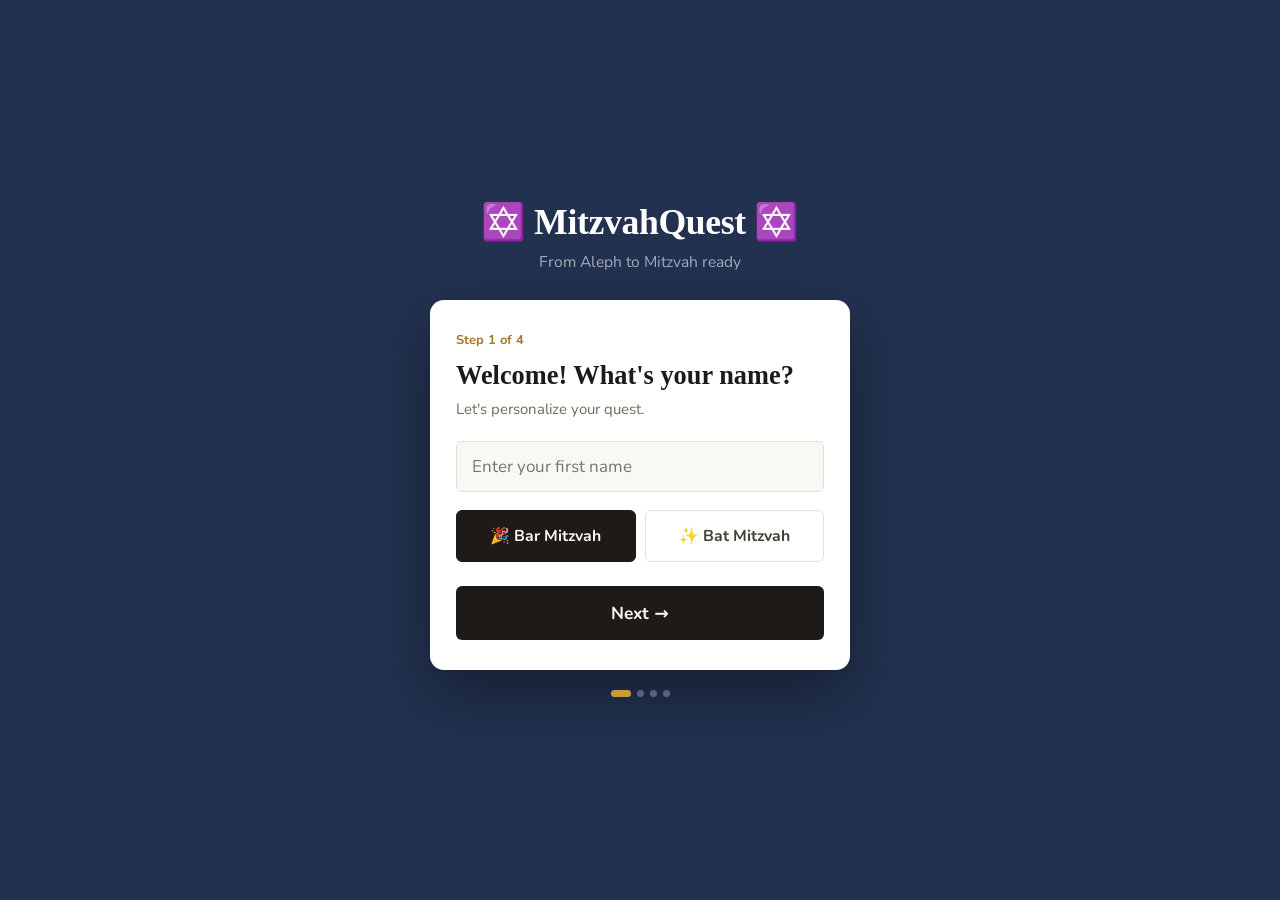
==== commit b0d06160: "Add files via upload" ====
--- a/index.html
+++ b/index.html
@@ -2,687 +2,9 @@
 <html lang="en">
 <head>
 <meta charset="UTF-8">
-<meta name="viewport" content="width=device-width, initial-scale=1.0, maximum-scale=1.0, user-scalable=no">
+<meta name="viewport" content="width=device-width, initial-scale=1.0">
 <title>MitzvahQuest 🏆</title>
-<style>
-@font-face{font-family:'Fredoka One';font-style:normal;font-weight:400;src:url('fonts/fredoka-v17-latin-regular.woff2') format('woff2');}
-@font-face{font-family:'Nunito';font-style:normal;font-weight:400;src:url('fonts/nunito-v32-latin-regular.woff2') format('woff2');}
-@font-face{font-family:'Nunito';font-style:normal;font-weight:600;src:url('fonts/nunito-v32-latin-600.woff2') format('woff2');}
-@font-face{font-family:'Nunito';font-style:normal;font-weight:700;src:url('fonts/nunito-v32-latin-700.woff2') format('woff2');}
-@font-face{font-family:'Nunito';font-style:normal;font-weight:800;src:url('fonts/nunito-v32-latin-800.woff2') format('woff2');}
-</style>
-<style>
-
-html { touch-action: manipulation; }
-* { touch-action: manipulation; }
-
-
-:root {
-  --navy: #1a2d5a;
-  --blue: #2563eb;
-  --blue-light: #3b82f6;
-  --sky: #eff6ff;
-  --gold: #f59e0b;
-  --gold-light: #fef3c7;
-  --green: #10b981;
-  --red: #ef4444;
-  --purple: #8b5cf6;
-  --pink: #ec4899;
-  --orange: #f97316;
-  --white: #ffffff;
-  --gray-50: #f8fafc;
-  --gray-100: #f1f5f9;
-  --gray-200: #e2e8f0;
-  --gray-500: #64748b;
-  --gray-700: #334155;
-  --sh: 0 4px 24px rgba(37,99,235,0.10);
-  --sh-lg: 0 8px 40px rgba(37,99,235,0.15);
-  --radius: 20px;
-  --radius-sm: 12px;
-  --radius-pill: 999px;
-}
-
-* { box-sizing: border-box; margin: 0; padding: 0; }
-
-body {
-  font-family: 'Nunito', sans-serif;
-  background: var(--gray-50);
-  min-height: 100vh;
-  color: var(--gray-700);
-  padding-bottom: 90px;
-}
-
-/* ---- HEADER ---- */
-header {
-  background: linear-gradient(135deg, var(--navy) 0%, var(--blue) 100%);
-  text-align: center;
-  padding: 48px 20px 28px;
-  color: white;
-  position: relative;
-}
-
-header h1 {
-  font-family: 'Fredoka One', cursive;
-  font-size: 2.6em;
-  letter-spacing: 1px;
-  text-shadow: 0 3px 12px rgba(0,0,0,0.25);
-  margin-bottom: 6px;
-  display: none;
-}
-
-.hd-greeting {
-  font-size: 1em;
-  font-weight: 800;
-  color: rgba(255,255,255,0.9);
-  margin-bottom: 4px;
-}
-
-.hd-countdown {
-  display: inline-flex;
-  align-items: center;
-  gap: 6px;
-  background: rgba(255,255,255,0.15);
-  border: 2px solid rgba(255,255,255,0.3);
-  border-radius: var(--radius-pill);
-  padding: 8px 18px;
-  margin-top: 8px;
-  font-size: .92em;
-  font-weight: 800;
-  color: white;
-  cursor: pointer;
-  backdrop-filter: blur(4px);
-}
-
-.hd-countdown.urgent { background: rgba(239,68,68,0.3); border-color: rgba(239,68,68,0.5); }
-.hd-countdown.soon { background: rgba(245,158,11,0.25); border-color: rgba(245,158,11,0.4); color: var(--gold); }
-
-.hd-edit {
-  display: inline-block;
-  margin-top: 10px;
-  font-size: .76em;
-  color: rgba(255,255,255,0.5);
-  font-weight: 700;
-  cursor: pointer;
-  text-decoration: underline;
-}
-.hd-edit:hover { color: rgba(255,255,255,0.8); }
-
-.sub {
-  font-size: .95em;
-  opacity: .85;
-  font-weight: 700;
-  color: rgba(255,255,255,0.85);
-}
-
-/* ---- BOTTOM NAV ---- */
-.bottom-nav {
-  position: fixed;
-  bottom: 0;
-  left: 0;
-  right: 0;
-  background: white;
-  border-top: 2px solid var(--gray-200);
-  display: flex;
-  z-index: 100;
-  padding-bottom: env(safe-area-inset-bottom, 0);
-  box-shadow: 0 -4px 20px rgba(0,0,0,0.08);
-}
-
-.nav-btn {
-  flex: 1;
-  display: flex;
-  flex-direction: column;
-  align-items: center;
-  justify-content: center;
-  padding: 10px 4px 8px;
-  background: none;
-  border: none;
-  cursor: pointer;
-  font-family: 'Nunito', sans-serif;
-  font-size: .68em;
-  font-weight: 800;
-  color: var(--gray-500);
-  transition: all .2s;
-  gap: 3px;
-}
-
-.nav-btn .nav-icon { font-size: 1.6em; line-height: 1; }
-.nav-btn.active { color: var(--blue); }
-.nav-btn.active .nav-icon { transform: scale(1.15); }
-
-/* ---- CONTAINER ---- */
-.container {
-  max-width: 680px;
-  margin: 0 auto;
-  padding: 20px 16px 0;
-}
-
-/* ---- CARDS ---- */
-.card {
-  background: white;
-  border-radius: var(--radius);
-  padding: 28px;
-  box-shadow: var(--sh);
-  margin-bottom: 20px;
-  border: 1.5px solid var(--gray-200);
-}
-
-.sec-title {
-  font-family: 'Fredoka One', cursive;
-  font-size: 1.5em;
-  color: var(--navy);
-  margin-bottom: 20px;
-}
-
-.hidden { display: none !important; }
-
-footer { display: none; }
-
-/* ---- HOME TAB ---- */
-.home-hero {
-  background: linear-gradient(135deg, var(--navy), var(--blue));
-  border-radius: var(--radius);
-  padding: 32px 24px;
-  text-align: center;
-  color: white;
-  margin-bottom: 20px;
-  box-shadow: var(--sh-lg);
-}
-
-.home-days {
-  font-family: 'Fredoka One', cursive;
-  font-size: 5em;
-  line-height: 1;
-  color: var(--gold);
-  text-shadow: 0 4px 20px rgba(245,158,11,0.4);
-}
-
-.home-days-label {
-  font-size: 1em;
-  font-weight: 800;
-  opacity: .85;
-  margin-top: 4px;
-}
-
-.home-date-label {
-  font-size: .8em;
-  opacity: .6;
-  margin-top: 6px;
-  font-weight: 700;
-}
-
-.home-grid {
-  display: grid;
-  grid-template-columns: 1fr 1fr;
-  gap: 14px;
-  margin-bottom: 20px;
-}
-
-.home-tile {
-  background: white;
-  border-radius: var(--radius);
-  padding: 22px 16px;
-  text-align: center;
-  box-shadow: var(--sh);
-  cursor: pointer;
-  transition: all .2s;
-  border: 2px solid var(--gray-200);
-}
-
-.home-tile:hover { transform: translateY(-3px); box-shadow: var(--sh-lg); }
-.home-tile .tile-icon { font-size: 2.2em; margin-bottom: 8px; }
-.home-tile .tile-label { font-family: 'Fredoka One', cursive; font-size: 1em; color: var(--navy); }
-.home-tile .tile-sub { font-size: .76em; color: var(--gray-500); font-weight: 700; margin-top: 3px; }
-
-/* ---- LETTERS ---- */
-.ab-grid { display: grid; grid-template-columns: repeat(auto-fill, minmax(80px,1fr)); gap: 12px; }
-
-.lc {
-  background: var(--sky);
-  border: 2px solid var(--gray-200);
-  border-radius: var(--radius-sm);
-  padding: 14px 8px;
-  text-align: center;
-  cursor: pointer;
-  transition: all .2s;
-}
-
-.lc:hover, .lc.sel {
-  background: var(--blue);
-  border-color: var(--blue);
-  transform: translateY(-3px);
-  box-shadow: var(--sh);
-}
-
-.lc:hover .lch, .lc.sel .lch { color: var(--gold); }
-.lc:hover .lcn, .lc:hover .lcs, .lc.sel .lcn, .lc.sel .lcs { color: white; }
-.lch { font-size: 1.9em; font-weight: 800; color: var(--navy); display: block; }
-.lcn { font-size: .68em; font-weight: 700; color: var(--navy); display: block; margin-top: 2px; }
-.lcs { font-size: .66em; color: var(--blue-light); display: block; font-weight: 600; }
-
-.vg { display: grid; grid-template-columns: repeat(auto-fill, minmax(120px,1fr)); gap: 12px; }
-
-.vc {
-  background: var(--sky);
-  border: 2px solid var(--gray-200);
-  border-radius: var(--radius-sm);
-  padding: 14px 8px;
-  text-align: center;
-  cursor: pointer;
-  transition: all .2s;
-}
-
-.vc:hover {
-  background: linear-gradient(135deg, var(--navy), var(--blue));
-  transform: translateY(-3px);
-  box-shadow: var(--sh);
-  border-color: var(--blue);
-}
-
-.vc:hover .vch { color: var(--gold); }
-.vc:hover .vcn, .vc:hover .vcs { color: white; }
-.vch { font-size: 2.2em; font-weight: 800; color: var(--navy); display: block; direction: rtl; }
-.vcn { font-size: .75em; font-weight: 700; color: var(--navy); display: block; margin-top: 4px; }
-.vcs { font-size: .75em; color: var(--blue-light); font-weight: 700; background: white; border-radius: 10px; padding: 2px 8px; margin-top: 3px; display: inline-block; }
-.vc:hover .vcs { background: rgba(255,255,255,0.2); color: white; }
-
-.tip {
-  background: var(--gold-light);
-  border: 2px solid var(--gold);
-  border-radius: var(--radius-sm);
-  padding: 16px 18px;
-  margin-top: 20px;
-  font-size: .92em;
-  color: #7a5700;
-  font-weight: 700;
-  line-height: 1.6;
-}
-
-.subsec { margin-top: 36px; padding-top: 28px; border-top: 2px dashed var(--gray-200); }
-
-/* TROPE */
-.trope-grid { display: grid; grid-template-columns: repeat(auto-fill, minmax(110px,1fr)); gap: 10px; margin-bottom: 14px; }
-
-.tc {
-  background: var(--sky);
-  border: 2px solid var(--gray-200);
-  border-radius: var(--radius-sm);
-  padding: 12px 8px;
-  text-align: center;
-  cursor: pointer;
-  transition: all .2s;
-}
-
-.tc:hover, .tc.sel {
-  background: var(--navy);
-  border-color: var(--navy);
-  transform: translateY(-3px);
-  box-shadow: var(--sh);
-}
-
-.tc:hover .tch, .tc.sel .tch { color: var(--gold); }
-.tc:hover .tcn, .tc:hover .tct, .tc.sel .tcn, .tc.sel .tct { color: white; }
-.tch { font-size: 1.9em; font-weight: 800; color: var(--navy); display: block; direction: rtl; line-height: 1.4; }
-.tcn { font-size: .72em; font-weight: 800; color: var(--navy); display: block; margin-top: 3px; }
-.tct { font-size: .65em; color: var(--blue-light); display: block; font-weight: 600; }
-.tdot { width: 14px; height: 14px; border-radius: 50%; display: inline-block; transition: transform .15s, opacity .15s; opacity: .25; }
-.tdot.active { transform: scale(1.5); opacity: 1; }
-
-/* ---- PRAYERS ---- */
-.pfilters { display: flex; flex-wrap: wrap; gap: 10px; margin-bottom: 22px; }
-
-.fpill {
-  background: var(--gray-100);
-  border: 2px solid var(--gray-200);
-  border-radius: var(--radius-pill);
-  padding: 8px 18px;
-  font-family: 'Nunito', sans-serif;
-  font-weight: 800;
-  font-size: .84em;
-  color: var(--gray-700);
-  cursor: pointer;
-  transition: all .2s;
-}
-
-.fpill:hover, .fpill.active {
-  background: var(--blue);
-  color: white;
-  border-color: var(--blue);
-  transform: translateY(-1px);
-  box-shadow: 0 4px 12px rgba(37,99,235,0.3);
-}
-
-.plist { display: flex; flex-direction: column; gap: 12px; }
-
-.pcard {
-  background: white;
-  border: 2px solid var(--gray-200);
-  border-radius: var(--radius);
-  overflow: hidden;
-  transition: all .2s;
-  box-shadow: 0 2px 8px rgba(0,0,0,0.04);
-}
-
-.pcard:hover { border-color: var(--blue-light); box-shadow: var(--sh); }
-.pcard.open { border-color: var(--gold); background: #fffdf5; }
-
-.phdr {
-  padding: 18px 20px;
-  cursor: pointer;
-  display: flex;
-  justify-content: space-between;
-  align-items: center;
-  gap: 12px;
-}
-
-.phdr-left { display: flex; align-items: center; gap: 10px; flex-wrap: wrap; }
-
-.pbadge {
-  font-size: .68em;
-  font-weight: 800;
-  padding: 4px 12px;
-  border-radius: var(--radius-pill);
-  color: white;
-  font-family: 'Nunito', sans-serif;
-  white-space: nowrap;
-  letter-spacing: .3px;
-}
-
-.pname {
-  font-family: 'Fredoka One', cursive;
-  font-size: 1.08em;
-  color: var(--navy);
-}
-
-.phname {
-  font-size: 1.3em;
-  font-weight: 800;
-  color: var(--blue-light);
-  direction: rtl;
-  flex-shrink: 0;
-}
-
-.pbody { padding: 4px 20px 24px; }
-
-/* ---- HEAR IT SUNG BUTTON ---- */
-.yt-btn {
-  display: inline-flex;
-  align-items: center;
-  gap: 7px;
-  background: linear-gradient(135deg, var(--red), #dc2626);
-  color: white;
-  border: none;
-  border-radius: var(--radius-pill);
-  padding: 8px 16px;
-  font-family: 'Fredoka One', cursive;
-  font-size: .88em;
-  cursor: pointer;
-  transition: all .2s;
-  margin-top: 10px;
-  box-shadow: 0 4px 12px rgba(239,68,68,0.3);
-}
-
-.yt-btn:hover { transform: translateY(-2px); box-shadow: 0 6px 16px rgba(239,68,68,0.4); }
-.yt-embed { margin-top: 10px; border-radius: var(--radius-sm); overflow: hidden; display: none; }
-.yt-embed.open { display: block; }
-.yt-embed iframe { width: 100%; aspect-ratio: 16/9; border: none; display: block; }
-
-/* ---- UNIFIED PLAYER ---- */
-.hplayer { margin-top: 16px; }
-
-.hstage {
-  background: linear-gradient(135deg, var(--sky), #dbeafe);
-  border: 2px solid var(--gray-200);
-  border-radius: var(--radius);
-  padding: 24px 16px 16px;
-  text-align: center;
-  margin-bottom: 14px;
-  min-height: 80px;
-  display: flex;
-  flex-direction: column;
-  align-items: center;
-  justify-content: center;
-}
-
-.hstage-text { font-size: 2.6em; direction: rtl; font-weight: 800; line-height: 1.6; letter-spacing: 3px; display: flex; flex-wrap: wrap; justify-content: center; gap: 2px 12px; }
-.hstage-text.sw { font-size: 4.5em; letter-spacing: 4px; }
-.hsp { display: inline-block; transition: all .18s; cursor: pointer; border-radius: 6px; padding: 0 2px; }
-.hsp:hover { opacity: .75; }
-.hsp.sa { transform: scale(1.28); filter: drop-shadow(0 0 12px currentColor); z-index: 2; }
-.hsp.wa { transform: scale(1.18); filter: drop-shadow(0 0 8px currentColor); }
-.hsp.dim { opacity: .16; }
-.hsp.done { opacity: .38; }
-.engline { font-size: .88em; color: var(--gray-500); font-weight: 600; margin-top: 10px; font-style: italic; max-width: 600px; text-align: center; }
-
-.pron-strip { display: flex; flex-wrap: wrap; justify-content: center; gap: 6px; margin-bottom: 14px; direction: ltr; }
-
-.pchip {
-  background: white;
-  border: 2px solid var(--gray-200);
-  border-radius: 10px;
-  padding: 5px 12px;
-  font-size: .8em;
-  font-weight: 800;
-  color: var(--gray-500);
-  cursor: pointer;
-  transition: all .18s;
-}
-
-.pchip.sa { color: white; transform: translateY(-4px) scale(1.12); box-shadow: 0 5px 14px rgba(0,0,0,0.18); }
-.pchip.wa { transform: translateY(-2px) scale(1.06); box-shadow: 0 3px 10px rgba(0,0,0,0.10); }
-.pchip.done { opacity: .35; }
-
-.mtoggle { display: flex; gap: 5px; background: var(--gray-100); border-radius: var(--radius-pill); padding: 4px; max-width: 340px; margin: 0 auto 14px; }
-.mtbtn { flex: 1; border: none; border-radius: 999px; padding: 8px 10px; font-family: 'Nunito', sans-serif; font-weight: 800; font-size: .82em; cursor: pointer; background: transparent; color: var(--gray-500); transition: all .2s; }
-.mtbtn.active { background: var(--blue); color: white; box-shadow: 0 2px 8px rgba(37,99,235,0.3); }
-
-.pcontrols { display: flex; flex-wrap: wrap; gap: 10px; justify-content: center; align-items: center; margin-bottom: 10px; }
-
-.cb {
-  border: none;
-  border-radius: var(--radius-pill);
-  padding: 11px 22px;
-  font-family: 'Fredoka One', cursive;
-  font-size: .94em;
-  cursor: pointer;
-  transition: all .18s;
-}
-
-.cb:hover:not(:disabled) { transform: translateY(-2px); }
-.cb.bl { background: var(--blue); color: white; box-shadow: 0 4px 12px rgba(37,99,235,0.3); }
-.cb.bl:hover:not(:disabled) { background: var(--blue-light); }
-.cb.pu { background: var(--purple); color: white; box-shadow: 0 4px 12px rgba(139,92,246,0.3); }
-.cb.pu:hover:not(:disabled) { background: #7c3aed; }
-.cb.te { background: var(--green); color: white; box-shadow: 0 4px 12px rgba(16,185,129,0.3); }
-.cb.te:hover:not(:disabled) { background: #059669; }
-.cb.rd { background: var(--red); color: white; box-shadow: 0 4px 12px rgba(239,68,68,0.3); }
-.cb.go { background: var(--gold); color: var(--navy); box-shadow: 0 4px 12px rgba(245,158,11,0.3); }
-.cb:disabled { opacity: .4; cursor: default; transform: none !important; }
-.pctr { text-align: center; font-size: .86em; font-weight: 700; color: var(--blue-light); min-height: 20px; }
-
-/* ---- WORD PRACTICE ---- */
-.wgrid { display: flex; flex-wrap: wrap; gap: 10px; margin-bottom: 22px; }
-
-.wbtn {
-  background: var(--sky);
-  border: 2px solid var(--blue-light);
-  border-radius: var(--radius-sm);
-  padding: 8px 16px;
-  font-family: 'Nunito', sans-serif;
-  font-weight: 800;
-  font-size: .9em;
-  color: var(--navy);
-  cursor: pointer;
-  transition: all .2s;
-}
-
-.wbtn:hover, .wbtn.active {
-  background: var(--blue);
-  color: white;
-  border-color: var(--blue);
-  transform: translateY(-2px);
-  box-shadow: var(--sh);
-}
-
-.ttsnote { text-align: center; font-size: .76em; color: var(--gray-500); margin-top: 8px; }
-
-/* ---- QUIZ ---- */
-.qmpicker { display: flex; flex-wrap: wrap; gap: 14px; margin-bottom: 24px; justify-content: center; }
-
-.qmbtn {
-  background: white;
-  border: 2px solid var(--gray-200);
-  border-radius: var(--radius);
-  padding: 18px 20px;
-  font-family: 'Nunito', sans-serif;
-  font-weight: 800;
-  font-size: .9em;
-  color: var(--navy);
-  cursor: pointer;
-  transition: all .2s;
-  text-align: center;
-  min-width: 130px;
-  box-shadow: 0 2px 8px rgba(0,0,0,0.04);
-}
-
-.qmbtn:hover {
-  background: var(--blue);
-  color: white;
-  border-color: var(--blue);
-  transform: translateY(-3px);
-  box-shadow: var(--sh);
-}
-
-.qmi { font-size: 1.8em; display: block; margin-bottom: 6px; }
-
-.qcard {
-  background: white;
-  border: 2px solid var(--gray-200);
-  border-radius: var(--radius);
-  padding: 28px 24px;
-  text-align: center;
-  box-shadow: var(--sh);
-}
-
-.qprog { display: flex; align-items: center; gap: 12px; margin-bottom: 20px; }
-.qpbar { flex: 1; height: 10px; background: var(--gray-200); border-radius: 10px; overflow: hidden; }
-.qpfill { height: 100%; background: linear-gradient(90deg, var(--blue), var(--purple)); border-radius: 10px; transition: width .4s; }
-.qscore { background: var(--gold); color: var(--navy); font-family: 'Fredoka One', cursive; font-size: .92em; padding: 4px 14px; border-radius: var(--radius-pill); white-space: nowrap; font-weight: 800; }
-
-.qq { font-size: 3.6em; direction: rtl; font-weight: 800; color: var(--navy); margin: 8px 0 6px; line-height: 1.2; }
-.qsub { font-size: .9em; color: var(--gray-500); font-weight: 700; margin-bottom: 20px; }
-
-.qchoices { display: grid; grid-template-columns: 1fr 1fr; gap: 12px; max-width: 500px; margin: 0 auto; }
-
-.qch {
-  background: var(--gray-50);
-  border: 2px solid var(--gray-200);
-  border-radius: var(--radius-sm);
-  padding: 14px;
-  font-family: 'Nunito', sans-serif;
-  font-weight: 800;
-  font-size: .92em;
-  color: var(--navy);
-  cursor: pointer;
-  transition: all .2s;
-}
-
-.qch:hover { border-color: var(--blue); background: var(--sky); transform: translateY(-2px); box-shadow: var(--sh); }
-.qch.correct { background: #ecfdf5; border-color: var(--green); color: #065f46; animation: cpop .4s ease; }
-.qch.wrong { background: #fef2f2; border-color: var(--red); color: #7f1d1d; animation: cshake .4s ease; }
-
-@keyframes cpop { 0% { transform: scale(1) } 50% { transform: scale(1.07) } 100% { transform: scale(1) } }
-@keyframes cshake { 0%,100% { transform: translateX(0) } 25% { transform: translateX(-7px) } 75% { transform: translateX(7px) } }
-
-.qfb { margin-top: 16px; font-size: 1.05em; font-weight: 800; min-height: 24px; }
-.qfb.correct { color: var(--green); }
-.qfb.wrong { color: var(--red); }
-
-.qnext { display: inline-block; margin-top: 14px; background: var(--blue); color: white; border: none; border-radius: var(--radius-pill); padding: 12px 30px; font-family: 'Fredoka One', cursive; font-size: 1.05em; cursor: pointer; transition: all .2s; box-shadow: 0 4px 12px rgba(37,99,235,0.3); }
-.qnext:hover { background: var(--blue-light); transform: translateY(-2px); }
-.qtag { display: inline-block; background: rgba(37,99,235,0.08); color: var(--blue); font-size: .78em; font-weight: 800; padding: 3px 12px; border-radius: var(--radius-pill); margin-bottom: 12px; }
-.bigscore { font-family: 'Fredoka One', cursive; font-size: 3.5em; color: var(--navy); }
-.scoremsg { font-size: 1.1em; font-weight: 800; color: var(--gray-700); margin: 8px 0 18px; }
-
-/* ---- MY MITZVAH ---- */
-.mm-parsha-card { background: linear-gradient(135deg, var(--sky), #dbeafe); border: 2px solid var(--gray-200); border-radius: var(--radius); padding: 20px; margin-bottom: 14px; }
-.mm-theme { background: white; border: 2px solid var(--gray-200); border-radius: var(--radius-sm); padding: 16px 18px; margin-bottom: 10px; box-shadow: 0 2px 6px rgba(0,0,0,0.04); }
-.mm-theme-title { font-family: 'Fredoka One', cursive; font-size: 1em; color: var(--navy); margin-bottom: 5px; }
-.mm-theme-desc { font-size: .86em; color: var(--gray-700); font-weight: 600; line-height: 1.6; }
-.mm-speech-idea { background: var(--gold-light); border: 2px solid var(--gold); border-radius: var(--radius-sm); padding: 16px 18px; margin-bottom: 10px; }
-.mm-speech-idea-title { font-family: 'Fredoka One', cursive; font-size: .95em; color: #7a5700; margin-bottom: 4px; }
-.mm-speech-idea-desc { font-size: .84em; color: #8a6200; font-weight: 700; line-height: 1.6; }
-.mm-aliyah-row { display: flex; align-items: center; gap: 12px; padding: 14px 0; border-bottom: 1.5px solid var(--gray-100); }
-.mm-aliyah-row:last-child { border-bottom: none; }
-.mm-aliyah-num { font-family: 'Fredoka One', cursive; font-size: .9em; color: white; background: var(--blue); border-radius: 10px; padding: 5px 10px; white-space: nowrap; min-width: 36px; text-align: center; }
-.mm-aliyah-input { flex: 1; border: 2px solid var(--gray-200); border-radius: var(--radius-sm); padding: 9px 14px; font-family: 'Nunito', sans-serif; font-weight: 700; font-size: .9em; color: var(--navy); outline: none; background: var(--gray-50); }
-.mm-aliyah-input:focus { border-color: var(--blue); background: white; }
-.mm-share-btn { background: var(--blue); color: white; border: none; border-radius: var(--radius-sm); padding: 9px 14px; font-family: 'Fredoka One', cursive; font-size: .82em; cursor: pointer; white-space: nowrap; box-shadow: 0 3px 8px rgba(37,99,235,0.3); }
-.mm-check-item { display: flex; align-items: center; gap: 14px; padding: 14px 16px; background: var(--gray-50); border: 2px solid var(--gray-200); border-radius: var(--radius-sm); margin-bottom: 10px; cursor: pointer; transition: all .2s; }
-.mm-check-item.done { background: #ecfdf5; border-color: var(--green); }
-.mm-check-item.done .mm-check-label { text-decoration: line-through; color: var(--gray-500); }
-.mm-check-box { width: 24px; height: 24px; border: 2px solid var(--gray-200); border-radius: 7px; display: flex; align-items: center; justify-content: center; flex-shrink: 0; transition: all .2s; font-size: .9em; }
-.mm-check-item.done .mm-check-box { background: var(--green); border-color: var(--green); color: white; }
-.mm-check-label { font-weight: 700; font-size: .92em; color: var(--navy); }
-
-/* ---- COUNTDOWN BANNER ---- */
-#mm-countdown-banner { background: linear-gradient(135deg, var(--navy), var(--blue)); border-radius: var(--radius); padding: 24px; text-align: center; margin-bottom: 20px; color: white; box-shadow: var(--sh-lg); }
-
-/* ---- ONBOARDING ---- */
-#onboarding { position: fixed; inset: 0; z-index: 1000; background: linear-gradient(160deg, var(--navy) 0%, var(--blue) 100%); display: flex; flex-direction: column; align-items: center; justify-content: center; padding: 24px; overflow-y: auto; }
-#onboarding.hidden { display: none !important; }
-.ob-logo { text-align: center; margin-bottom: 28px; }
-.ob-logo h1 { font-family: 'Fredoka One', cursive; font-size: 2.8em; color: white; letter-spacing: 1px; text-shadow: 0 4px 20px rgba(0,0,0,0.3); }
-.ob-logo p { color: rgba(255,255,255,0.75); font-weight: 700; font-size: 1em; margin-top: 6px; }
-.ob-card { background: white; border-radius: 28px; padding: 32px 28px; width: 100%; max-width: 420px; box-shadow: 0 20px 60px rgba(0,0,0,0.3); }
-.ob-step { display: none; }
-.ob-step.active { display: block; }
-.ob-step-label { font-size: .72em; font-weight: 800; text-transform: uppercase; letter-spacing: 2px; color: var(--blue); margin-bottom: 8px; }
-.ob-title { font-family: 'Fredoka One', cursive; font-size: 1.7em; color: var(--navy); margin-bottom: 6px; }
-.ob-sub { font-size: .9em; color: var(--gray-500); font-weight: 700; margin-bottom: 22px; }
-.ob-input { width: 100%; border: 2px solid var(--gray-200); border-radius: var(--radius-sm); padding: 13px 16px; font-family: 'Nunito', sans-serif; font-weight: 700; font-size: 1em; color: var(--navy); outline: none; transition: border-color .2s; background: var(--gray-50); }
-.ob-input:focus { border-color: var(--blue); background: white; }
-.ob-toggle { display: flex; gap: 10px; margin-top: 14px; }
-.ob-tog-btn { flex: 1; border: 2px solid var(--gray-200); border-radius: var(--radius-sm); padding: 14px 10px; font-family: 'Nunito', sans-serif; font-weight: 800; font-size: .95em; color: var(--navy); background: var(--gray-50); cursor: pointer; transition: all .2s; text-align: center; }
-.ob-tog-btn.sel { background: var(--blue); color: white; border-color: var(--blue); transform: translateY(-2px); box-shadow: 0 4px 12px rgba(37,99,235,0.3); }
-.ob-countdown-preview { text-align: center; margin-top: 14px; padding: 14px; background: var(--sky); border-radius: var(--radius-sm); border: 2px solid var(--gray-200); }
-.ob-countdown-preview .days { font-family: 'Fredoka One', cursive; font-size: 2.4em; color: var(--navy); }
-.ob-countdown-preview .days-label { font-size: .82em; font-weight: 700; color: var(--blue); }
-.ob-select { width: 100%; border: 2px solid var(--gray-200); border-radius: var(--radius-sm); padding: 13px 16px; font-family: 'Nunito', sans-serif; font-weight: 700; font-size: .92em; color: var(--navy); outline: none; background: var(--gray-50); cursor: pointer; appearance: none; -webkit-appearance: none; background-image: url("data:image/svg+xml,%3Csvg xmlns='http://www.w3.org/2000/svg' width='12' height='8' viewBox='0 0 12 8'%3E%3Cpath d='M1 1l5 5 5-5' stroke='%232563eb' stroke-width='2' fill='none' stroke-linecap='round'/%3E%3C/svg%3E"); background-repeat: no-repeat; background-position: right 14px center; padding-right: 36px; margin-top: 4px; }
-.ob-select:focus { border-color: var(--blue); background-color: white; }
-.ob-focus-grid { display: grid; grid-template-columns: 1fr 1fr; gap: 10px; margin-top: 4px; }
-.ob-focus-btn { border: 2px solid var(--gray-200); border-radius: var(--radius-sm); padding: 14px 10px; font-family: 'Nunito', sans-serif; font-weight: 800; font-size: .88em; color: var(--navy); background: var(--gray-50); cursor: pointer; transition: all .2s; text-align: center; }
-.ob-focus-btn.sel { background: var(--blue); color: white; border-color: var(--blue); }
-.ob-focus-btn .ob-focus-icon { font-size: 1.6em; display: block; margin-bottom: 4px; }
-.ob-nav { display: flex; gap: 10px; margin-top: 24px; align-items: center; }
-.ob-btn-next { flex: 1; background: var(--blue); color: white; border: none; border-radius: var(--radius-sm); padding: 15px; font-family: 'Fredoka One', cursive; font-size: 1.1em; cursor: pointer; transition: all .2s; box-shadow: 0 4px 12px rgba(37,99,235,0.3); }
-.ob-btn-next:hover { background: var(--blue-light); transform: translateY(-2px); }
-.ob-btn-back { background: transparent; color: var(--blue); border: 2px solid var(--gray-200); border-radius: var(--radius-sm); padding: 15px 18px; font-family: 'Fredoka One', cursive; font-size: 1em; cursor: pointer; transition: all .2s; }
-.ob-btn-back:hover { border-color: var(--blue); }
-.ob-dots { display: flex; justify-content: center; gap: 7px; margin-top: 20px; }
-.ob-dot { width: 8px; height: 8px; border-radius: 50%; background: rgba(255,255,255,0.3); transition: all .3s; }
-.ob-dot.active { background: white; width: 22px; border-radius: 4px; }
-
-/* ---- MOBILE ---- */
-@media(max-width:430px) {
-  header { padding: 40px 14px 20px; }
-  .card { padding: 20px; }
-  .hstage-text { font-size: 2em; }
-  .hstage-text.sw { font-size: 3.2em; }
-  .qq { font-size: 2.6em; }
-  .qmbtn { min-width: 100px; padding: 12px 10px; font-size: .84em; }
-  .bigscore { font-size: 2.6em; }
-  .cb { padding: 9px 16px; font-size: .88em; }
-  .qchoices { gap: 8px; }
-  .qch { padding: 10px; font-size: .86em; }
-  .pchip { font-size: .74em; padding: 3px 8px; }
-  .sec-title { font-size: 1.3em; }
-  .home-days { font-size: 4em; }
-  .ob-card { padding: 24px 18px; }
-  .ob-title { font-size: 1.4em; }
-}
-
-</style>
+<link rel="stylesheet" href="styles.css">
 
 
 </head>
@@ -1132,7 +454,7 @@
 })();
 
 // ===== COLORS =====
-const SYL_COLORS=['#e74c3c','#3498db','#e67e22','#27ae60','#8e44ad','#e91e8c','#00b894','#f39c12','#16a085','#6c3483'];
+const SYL_COLORS=['#8e2b32','#22314f','#a3762a','#2f6152','#574a80','#7a4a1f','#345b7a','#6b6b23','#8a3a5c','#3f5d3a'];
 
 // ===== ALPHABET =====
 const alphabet=[
@@ -1984,7 +1306,7 @@
   // Build dot visualizer
   const dots=document.getElementById('tropeDots');
   if(dots){
-    const colors=['#e74c3c','#e67e22','#f0c040','#27ae60','#3498db','#8e44ad','#e91e8c'];
+    const colors=['#8e2b32','#7a4a1f','#a3762a','#2f6152','#22314f','#574a80','#8a3a5c'];
     dots.innerHTML=t.notes.map((n,i)=>{
       const c=colors[i%colors.length];
       // Height represents pitch roughly
@@ -2000,7 +1322,7 @@
 
 function buildTrope(){
   const g=document.getElementById('tropeGrid');if(!g)return;
-  const catColors={Pause:'#e74c3c',Servant:'#3498db',Ruler:'#8e44ad'};
+  const catColors={Pause:'#8e2b32',Servant:'#22314f',Ruler:'#574a80'};
   tropes.forEach((t,i)=>{
     const c=document.createElement('div');
     c.className='tc';
@@ -2151,7 +1473,7 @@
 function buildPrayers(){
   const fd=document.getElementById('pFilters'),ld=document.getElementById('pList');
   const cats=['All',...new Set(prayers.map(p=>p.category))];
-  const catColors={Daily:'#3498db',Blessings:'#27ae60','Bar Mitzvah':'#8e44ad',Prayers:'#e67e22',Holidays:'#e74c3c'};
+  const catColors={Daily:'#22314f',Blessings:'#2f6152','Bar Mitzvah':'#574a80',Prayers:'#a3762a',Holidays:'#8e2b32'};
   let active='All';
   cats.forEach(cat=>{
     const pill=document.createElement('button');
@@ -2690,7 +2012,7 @@
   const p=loadProfile();
   const titleWord=p&&p.type==='bat'?'Bat Mitzvah':'Bar Mitzvah';
   const pname=p&&p.name?p.name+"'s ":'the';
-  const text=`Hi${name?' '+name:''}! You've been honored with the ${label} at ${pname} ${titleWord}. Practice the Torah blessings here: https://mitzvahquest.com`;
+  const text=`Hi${name?' '+name:''}! You've been honored with the ${label} at ${pname} ${titleWord}. Practice the Torah blessings here: https://mitzvahquest.net`;
   if(navigator.share){navigator.share({title:'MitzvahQuest',text});}
   else if(navigator.clipboard){navigator.clipboard.writeText(text).then(()=>alert('Copied to clipboard!'));}
   else{alert(text);}
--- a/styles.css
+++ b/styles.css
@@ -0,0 +1,893 @@
+/* ==========================================================================
+   MitzvahQuest — stylesheet
+   Replaces BOTH <style> blocks in index.html.
+
+   Two things to know before editing:
+   1. Every original CSS variable name is preserved and repointed, because the
+      JS emits var(--blue), var(--gold), var(--lb) etc. inside template strings.
+      --lb was never defined in the original; it is defined here.
+   2. The JS writes color/border/background INLINE on .hsp, .pchip, .pbadge,
+      .tct and .tdot. Inline always beats a stylesheet rule, so those elements
+      are styled with transform/shadow/currentColor instead of color.
+   ========================================================================== */
+
+/* --------------------------------------------------------------------------
+   1. FONTS
+   Works today on system fonts. Better once frank-ruhl-libre + assistant
+   woff2 files are dropped into /fonts.
+   -------------------------------------------------------------------------- */
+
+@font-face{font-family:'Frank Ruhl Libre';font-style:normal;font-weight:500;font-display:swap;src:url('fonts/frank-ruhl-libre-v21-hebrew_latin-500.woff2') format('woff2');}
+@font-face{font-family:'Frank Ruhl Libre';font-style:normal;font-weight:700;font-display:swap;src:url('fonts/frank-ruhl-libre-v21-hebrew_latin-700.woff2') format('woff2');}
+@font-face{font-family:'Frank Ruhl Libre';font-style:normal;font-weight:900;font-display:swap;src:url('fonts/frank-ruhl-libre-v21-hebrew_latin-900.woff2') format('woff2');}
+
+@font-face{font-family:'Assistant';font-style:normal;font-weight:400;font-display:swap;src:url('fonts/assistant-v19-hebrew_latin-regular.woff2') format('woff2');}
+@font-face{font-family:'Assistant';font-style:normal;font-weight:600;font-display:swap;src:url('fonts/assistant-v19-hebrew_latin-600.woff2') format('woff2');}
+@font-face{font-family:'Assistant';font-style:normal;font-weight:700;font-display:swap;src:url('fonts/assistant-v19-hebrew_latin-700.woff2') format('woff2');}
+@font-face{font-family:'Assistant';font-style:normal;font-weight:800;font-display:swap;src:url('fonts/assistant-v19-hebrew_latin-800.woff2') format('woff2');}
+
+/* kept so any leftover reference still resolves */
+@font-face{font-family:'Nunito';font-style:normal;font-weight:400;font-display:swap;src:url('fonts/nunito-v32-latin-regular.woff2') format('woff2');}
+@font-face{font-family:'Nunito';font-style:normal;font-weight:700;font-display:swap;src:url('fonts/nunito-v32-latin-700.woff2') format('woff2');}
+@font-face{font-family:'Nunito';font-style:normal;font-weight:800;font-display:swap;src:url('fonts/nunito-v32-latin-800.woff2') format('woff2');}
+@font-face{font-family:'Fredoka One';font-style:normal;font-weight:400;font-display:swap;src:url('fonts/fredoka-v17-latin-regular.woff2') format('woff2');}
+
+
+/* --------------------------------------------------------------------------
+   2. TOKENS
+   -------------------------------------------------------------------------- */
+
+:root{
+  --ink:        #1d1a17;
+  --ink-2:      #453e35;
+  --ink-3:      #736a5c;
+
+  --page:       #faf8f4;
+  --card:       #ffffff;
+  --rule:       #e6e0d4;
+  --rule-2:     #cec5b2;
+
+  --scroll:     #f1e8d6;   /* parchment — Hebrew surfaces only */
+  --scroll-2:   #e4d8bd;
+
+  --brass:      #a3762a;
+  --brass-2:    #c99a3e;
+  --brass-wash: #f8f1df;
+  --night:      #22314f;
+  --night-2:    #33456b;
+  --rimon:      #8e2b32;
+  --seal:       #2f6152;
+  --violet:     #574a80;
+
+  --f-display:  'Frank Ruhl Libre', Georgia, 'Times New Roman', serif;
+  --f-ui:       'Assistant', 'Nunito', -apple-system, BlinkMacSystemFont, 'Segoe UI', system-ui, sans-serif;
+  --f-hebrew:   'Frank Ruhl Libre', 'Taamey Frank CLM', 'SBL Hebrew', 'David Libre',
+                'Times New Roman', 'Arial Hebrew', serif;
+
+  /* --- LEGACY ALIASES — the JS emits these, don't delete --- */
+  --navy:       var(--night);
+  --blue:       var(--night-2);
+  --blue-light: #5d7099;
+  --lb:         var(--brass);   /* used 5x in the JS, never defined originally */
+  --sky:        var(--brass-wash);
+  --gold:       var(--brass);
+  --gold-light: var(--brass-wash);
+  --green:      var(--seal);
+  --red:        var(--rimon);
+  --purple:     var(--violet);
+  --pink:       #8e2b32;
+  --orange:     var(--brass-2);
+  --white:      #ffffff;
+  --gray-50:    var(--page);
+  --gray-100:   #f3efe6;
+  --gray-200:   var(--rule);
+  --gray-500:   var(--ink-3);
+  --gray-700:   var(--ink-2);
+
+  --sh:         0 1px 2px rgba(29,26,23,.05);
+  --sh-lg:      0 14px 34px rgba(29,26,23,.13);
+
+  --radius:      10px;
+  --radius-sm:    6px;
+  --radius-pill: 999px;
+}
+
+
+/* --------------------------------------------------------------------------
+   3. BASE
+   -------------------------------------------------------------------------- */
+
+*{ box-sizing:border-box; margin:0; padding:0; }
+html{ touch-action:manipulation; -webkit-text-size-adjust:100%; }
+*{ touch-action:manipulation; }
+
+body{
+  font-family:var(--f-ui);
+  font-size:17px;
+  line-height:1.55;
+  background:var(--page);
+  color:var(--ink-2);
+  min-height:100vh;
+  padding-bottom:92px;
+  -webkit-font-smoothing:antialiased;
+}
+
+.hidden{ display:none !important; }
+footer{ display:none; }
+
+:focus-visible{ outline:2.5px solid var(--brass); outline-offset:2px; border-radius:4px; }
+
+/* every element that renders Hebrew */
+.lch,.vch,.tch,.phname,.qq,.hstage-text,.hsp,#tropeSymbol,
+[style*="direction:rtl"],[style*="direction: rtl"]{
+  font-family:var(--f-hebrew);
+  font-feature-settings:"kern" 1;
+}
+
+
+/* --------------------------------------------------------------------------
+   4. HEADER
+   -------------------------------------------------------------------------- */
+
+header{
+  background:var(--card);
+  border-bottom:1px solid var(--rule);
+  text-align:center;
+  padding:26px 20px 20px;
+  color:var(--ink);
+  position:relative;
+}
+header::after{
+  content:""; position:absolute; left:0; right:0; bottom:-1px; height:2px;
+  background:linear-gradient(90deg,transparent,var(--brass) 30%,var(--brass) 70%,transparent);
+  opacity:.5;
+}
+header h1{ display:none; }
+
+.hd-greeting{ font-size:.86em; font-weight:600; color:var(--ink-3); margin-bottom:2px; }
+
+.hd-countdown{
+  display:inline-flex; align-items:center; gap:7px;
+  background:var(--brass-wash);
+  border:1px solid var(--scroll-2);
+  border-radius:var(--radius-pill);
+  padding:6px 16px; margin-top:8px;
+  font-size:.86em; font-weight:700; color:var(--ink);
+  cursor:pointer;
+}
+.hd-countdown.soon  { background:#fdf3dd; border-color:var(--brass-2); color:#7a5610; }
+.hd-countdown.urgent{ background:#f9ecec; border-color:var(--rimon);   color:var(--rimon); }
+
+.hd-edit{
+  display:inline-block; margin-top:9px;
+  font-size:.76em; font-weight:600; color:var(--ink-3);
+  cursor:pointer; text-decoration:none;
+  border-bottom:1px solid var(--rule-2);
+}
+.hd-edit:hover{ color:var(--ink); border-color:var(--brass); }
+
+.sub{ font-size:.85em; font-weight:400; color:var(--ink-3); opacity:1; }
+
+
+/* --------------------------------------------------------------------------
+   5. BOTTOM NAV
+   -------------------------------------------------------------------------- */
+
+.bottom-nav{
+  position:fixed; bottom:0; left:0; right:0;
+  background:rgba(255,255,255,.94);
+  backdrop-filter:saturate(180%) blur(12px);
+  border-top:1px solid var(--rule);
+  display:flex; z-index:100;
+  padding-bottom:env(safe-area-inset-bottom,0);
+  box-shadow:0 -1px 24px rgba(29,26,23,.07);
+}
+.nav-btn{
+  flex:1; display:flex; flex-direction:column; align-items:center; justify-content:center;
+  gap:3px; padding:10px 4px 9px; min-height:56px;
+  background:none; border:none; cursor:pointer;
+  font-family:var(--f-ui); font-size:.66em; font-weight:700;
+  color:var(--ink-3); position:relative;
+  transition:color .18s;
+}
+.nav-btn .nav-icon{ font-size:1.5em; line-height:1; filter:grayscale(.55); transition:filter .18s; }
+.nav-btn.active{ color:var(--ink); }
+.nav-btn.active .nav-icon{ filter:none; transform:none; }
+.nav-btn.active::before{
+  content:""; position:absolute; top:0; left:26%; right:26%;
+  height:2.5px; background:var(--brass); border-radius:0 0 3px 3px;
+}
+
+
+/* --------------------------------------------------------------------------
+   6. LAYOUT + CARDS
+   -------------------------------------------------------------------------- */
+
+.container{ max-width:680px; margin:0 auto; padding:22px 16px 0; }
+
+.card{
+  background:var(--card);
+  border:1px solid var(--rule);
+  border-radius:var(--radius);
+  padding:26px 24px;
+  margin-bottom:18px;
+  box-shadow:var(--sh);
+}
+
+.sec-title{
+  font-family:var(--f-display); font-weight:700;
+  font-size:1.38em; line-height:1.2;
+  color:var(--ink); margin-bottom:8px; text-align:left;
+}
+
+.card p{ font-size:.9em; line-height:1.6; color:var(--ink-3); max-width:62ch; text-align:left; }
+.card p strong{ color:var(--ink-2); font-weight:700; }
+
+.subsec{ margin-top:38px; padding-top:28px; border-top:1px solid var(--rule); }
+
+
+/* --------------------------------------------------------------------------
+   7. HOME
+   -------------------------------------------------------------------------- */
+
+.home-hero{
+  position:relative;
+  background:var(--scroll);
+  border:1px solid var(--scroll-2);
+  border-radius:var(--radius);
+  padding:34px 34px 28px;
+  text-align:center; color:var(--ink);
+  margin-bottom:18px; overflow:hidden;
+  box-shadow:none;
+}
+/* the etz chayim — the two rollers of the scroll */
+.home-hero::before,.home-hero::after{
+  content:""; position:absolute; top:0; bottom:0; width:7px;
+  background:linear-gradient(180deg,var(--brass-2),var(--brass) 45%,#8a6220);
+}
+.home-hero::before{ left:0; }
+.home-hero::after { right:0; }
+
+.home-days{
+  font-family:var(--f-display); font-weight:900;
+  font-size:5.4em; line-height:.92; letter-spacing:-.02em;
+  color:var(--ink); text-shadow:none;
+  font-variant-numeric:lining-nums tabular-nums;
+}
+.home-days-label{ font-size:.9em; font-weight:600; color:var(--brass); opacity:1; margin-top:8px; }
+.home-date-label{ font-size:.8em; font-weight:400; color:var(--ink-3); opacity:1; margin-top:3px; }
+
+.home-grid{ display:grid; grid-template-columns:1fr 1fr; gap:12px; margin-bottom:18px; }
+.home-tile{
+  background:var(--card);
+  border:1px solid var(--rule);
+  border-radius:var(--radius);
+  padding:20px 16px; text-align:left; cursor:pointer;
+  box-shadow:none;
+  transition:border-color .18s, background .18s;
+}
+.home-tile:hover{ border-color:var(--brass); background:#fffdf8; transform:none; box-shadow:none; }
+.home-tile .tile-icon{ font-size:1.6em; margin-bottom:10px; }
+.home-tile .tile-label{ font-family:var(--f-display); font-weight:700; font-size:1.02em; color:var(--ink); line-height:1.25; }
+.home-tile .tile-sub{ font-size:.76em; font-weight:400; color:var(--ink-3); margin-top:3px; }
+
+
+/* --------------------------------------------------------------------------
+   8. LETTERS · VOWELS · TROPE
+   -------------------------------------------------------------------------- */
+
+.ab-grid{ display:grid; grid-template-columns:repeat(auto-fill,minmax(78px,1fr)); gap:9px; }
+
+.lc{
+  background:var(--card); border:1px solid var(--rule);
+  border-radius:var(--radius-sm); padding:13px 6px 11px;
+  text-align:center; cursor:pointer;
+  transition:background .16s, border-color .16s;
+}
+.lc:hover,.lc.sel{ background:var(--night); border-color:var(--night); transform:none; box-shadow:none; }
+.lc:hover .lch,.lc.sel .lch{ color:var(--brass-2); }
+.lc:hover .lcn,.lc:hover .lcs,.lc.sel .lcn,.lc.sel .lcs{ color:rgba(255,255,255,.72); }
+.lch{ font-size:2.1em; font-weight:500; color:var(--ink); display:block; line-height:1.1; }
+.lcn{ font-size:.66em; font-weight:700; color:var(--ink-2); display:block; margin-top:4px; }
+.lcs{ font-size:.64em; font-weight:400; color:var(--ink-3); display:block; }
+
+.vg{ display:grid; grid-template-columns:repeat(auto-fill,minmax(116px,1fr)); gap:9px; }
+.vc{
+  background:var(--card); border:1px solid var(--rule);
+  border-radius:var(--radius-sm); padding:14px 8px;
+  text-align:center; cursor:pointer;
+  transition:background .16s, border-color .16s;
+}
+.vc:hover{ background:var(--night); border-color:var(--night); transform:none; box-shadow:none; }
+.vc:hover .vch{ color:var(--brass-2); }
+.vc:hover .vcn{ color:rgba(255,255,255,.72); }
+.vch{ font-size:2.3em; font-weight:500; color:var(--ink); display:block; direction:rtl; line-height:1.15; }
+.vcn{ font-size:.74em; font-weight:700; color:var(--ink-2); display:block; margin-top:5px; }
+.vcs{
+  font-size:.72em; font-weight:700; color:var(--brass);
+  background:var(--brass-wash); border-radius:4px;
+  padding:2px 8px; margin-top:4px; display:inline-block;
+}
+.vc:hover .vcs{ background:rgba(255,255,255,.14); color:var(--brass-2); }
+
+.trope-grid{ display:grid; grid-template-columns:repeat(auto-fill,minmax(106px,1fr)); gap:9px; margin-bottom:14px; }
+.tc{
+  background:var(--card); border:1px solid var(--rule);
+  border-radius:var(--radius-sm); padding:12px 8px;
+  text-align:center; cursor:pointer;
+  transition:background .16s, border-color .16s;
+}
+.tc:hover,.tc.sel{ background:var(--night); border-color:var(--night); transform:none; box-shadow:none; }
+.tc:hover .tch,.tc.sel .tch{ color:var(--brass-2); }
+.tc:hover .tcn,.tc.sel .tcn{ color:rgba(255,255,255,.72); }
+/* .tct carries an inline color from the JS — brighten it instead of recoloring */
+.tc:hover .tct,.tc.sel .tct{ filter:brightness(2.1) saturate(.6); }
+.tch{ font-size:2em; font-weight:500; color:var(--ink); display:block; direction:rtl; line-height:1.45; }
+.tcn{ font-size:.71em; font-weight:700; color:var(--ink-2); display:block; margin-top:4px; }
+.tct{ font-size:.64em; font-weight:600; display:block; }
+
+.tdot{ /* background set inline by the JS */
+  width:13px; height:13px; border-radius:50%; display:inline-block;
+  opacity:.22; transition:transform .15s, opacity .15s;
+}
+.tdot.active{ transform:scale(1.5); opacity:1; }
+
+.tip{
+  background:var(--brass-wash);
+  border:1px solid var(--scroll-2);
+  border-left:3px solid var(--brass);
+  border-radius:var(--radius-sm);
+  padding:14px 16px; margin-top:20px;
+  font-size:.87em; font-weight:400; line-height:1.62;
+  color:#6a4d15; max-width:62ch;
+}
+.tip strong{ font-weight:700; color:#543c0f; }
+
+
+/* --------------------------------------------------------------------------
+   9. PRAYERS
+   -------------------------------------------------------------------------- */
+
+.pfilters{ display:flex; flex-wrap:wrap; gap:8px; margin-bottom:20px; }
+.fpill{
+  background:var(--card); border:1px solid var(--rule);
+  border-radius:var(--radius-pill); padding:7px 15px;
+  font-family:var(--f-ui); font-weight:600; font-size:.82em;
+  color:var(--ink-2); cursor:pointer;
+  transition:background .16s, border-color .16s, color .16s;
+}
+.fpill:hover{ border-color:var(--rule-2); transform:none; box-shadow:none; }
+.fpill.active{ background:var(--ink); color:var(--page); border-color:var(--ink); transform:none; box-shadow:none; }
+
+.plist{ display:flex; flex-direction:column; gap:9px; }
+.pcard{
+  background:var(--card); border:1px solid var(--rule);
+  border-radius:var(--radius); overflow:hidden;
+  box-shadow:none; transition:border-color .18s;
+}
+.pcard:hover{ border-color:var(--rule-2); box-shadow:none; }
+.pcard.open{ border-color:var(--brass); background:var(--card); }
+
+.phdr{ padding:16px 18px; cursor:pointer; display:flex; justify-content:space-between; align-items:center; gap:12px; }
+.phdr-left{ display:flex; align-items:center; gap:10px; flex-wrap:wrap; }
+.pbadge{ /* background comes from the JS */
+  font-size:.66em; font-weight:700; padding:3px 10px;
+  border-radius:3px; color:#fff; font-family:var(--f-ui);
+  white-space:nowrap; letter-spacing:.02em;
+}
+.pname{ font-family:var(--f-display); font-weight:700; font-size:1.05em; color:var(--ink); }
+.phname{ font-size:1.4em; font-weight:500; color:var(--brass); direction:rtl; flex-shrink:0; }
+.pbody{ padding:2px 18px 22px; }
+
+.yt-btn{
+  display:inline-flex; align-items:center; gap:7px;
+  background:var(--rimon); color:#fff;
+  border:none; border-radius:var(--radius-pill);
+  padding:8px 16px;
+  font-family:var(--f-ui); font-weight:700; font-size:.85em;
+  cursor:pointer; margin-top:10px; box-shadow:none;
+  transition:background .16s;
+}
+.yt-btn:hover{ background:#75232a; transform:none; box-shadow:none; }
+.yt-embed{ margin-top:10px; border-radius:var(--radius-sm); overflow:hidden; display:none; }
+.yt-embed.open{ display:block; }
+.yt-embed iframe{ width:100%; aspect-ratio:16/9; border:none; display:block; }
+
+
+/* --------------------------------------------------------------------------
+   10. THE PLAYER — the one place the design gets loud
+   -------------------------------------------------------------------------- */
+
+.hplayer{ margin-top:16px; }
+
+.hstage{
+  position:relative;
+  background:var(--scroll);
+  border:1px solid var(--scroll-2);
+  border-radius:var(--radius);
+  padding:30px 26px 22px;
+  text-align:center; margin-bottom:14px; min-height:120px;
+  display:flex; flex-direction:column; align-items:center; justify-content:center;
+  overflow:hidden;
+}
+.hstage::before,.hstage::after{
+  content:""; position:absolute; top:0; bottom:0; width:6px;
+  background:linear-gradient(180deg,var(--brass-2),var(--brass) 45%,#8a6220);
+}
+.hstage::before{ left:0; }
+.hstage::after { right:0; }
+
+.hstage-text{
+  font-size:2.9em; direction:rtl; font-weight:500;
+  line-height:1.75; letter-spacing:2px;
+  display:flex; flex-wrap:wrap; justify-content:center; gap:2px 14px;
+}
+.hstage-text.sw{ font-size:4.8em; letter-spacing:3px; }
+
+/* .hsp carries an inline color — animate with transform/shadow, never color */
+.hsp{ display:inline-block; cursor:pointer; border-radius:4px; padding:0 3px; transition:transform .18s, opacity .18s, filter .18s; }
+.hsp:hover{ opacity:.72; }
+.hsp.sa  { transform:scale(1.26); filter:drop-shadow(0 2px 10px currentColor); z-index:2; }
+.hsp.wa  { transform:scale(1.14); filter:drop-shadow(0 2px 7px currentColor); }
+.hsp.dim { opacity:.18; }
+.hsp.done{ opacity:.4; }
+
+.engline{
+  font-size:.85em; color:var(--ink-3); font-weight:400; font-style:normal;
+  margin-top:12px; max-width:56ch; text-align:center;
+  border-top:1px solid var(--scroll-2); padding-top:12px;
+}
+
+.pron-strip{ display:flex; flex-wrap:wrap; justify-content:center; gap:6px; margin-bottom:14px; direction:ltr; }
+/* .pchip carries inline color + border-color */
+.pchip{
+  background:var(--card); border:1px solid var(--rule);
+  border-radius:4px; padding:5px 11px;
+  font-size:.79em; font-weight:600; cursor:pointer;
+  transition:transform .16s, box-shadow .16s, background .16s;
+}
+.pchip:hover{ background:var(--brass-wash); }
+.pchip.sa  { font-weight:800; transform:translateY(-3px) scale(1.1); box-shadow:0 4px 12px rgba(29,26,23,.2); }
+.pchip.wa  { transform:translateY(-2px) scale(1.04); box-shadow:0 2px 8px rgba(29,26,23,.1); }
+.pchip.done{ opacity:.34; }
+
+.mtoggle{
+  display:flex; gap:3px;
+  background:var(--gray-100); border:1px solid var(--rule);
+  border-radius:var(--radius-pill); padding:3px;
+  max-width:340px; margin:0 auto 14px;
+}
+.mtbtn{
+  flex:1; border:none; border-radius:999px; padding:8px 10px;
+  font-family:var(--f-ui); font-weight:700; font-size:.8em;
+  cursor:pointer; background:transparent; color:var(--ink-3);
+  transition:background .16s, color .16s;
+}
+.mtbtn.active{ background:var(--card); color:var(--ink); box-shadow:var(--sh); }
+
+.pcontrols{ display:flex; flex-wrap:wrap; gap:8px; justify-content:center; align-items:center; margin-bottom:10px; }
+
+.cb{
+  border:1px solid transparent; border-radius:var(--radius-pill);
+  padding:10px 20px;
+  font-family:var(--f-ui); font-weight:700; font-size:.9em;
+  cursor:pointer; box-shadow:none;
+  transition:background .16s, border-color .16s, color .16s;
+}
+.cb:hover:not(:disabled){ transform:none; }
+/* bl and rd swap on the same button (Play/Pause) so both are filled */
+.cb.bl{ background:var(--ink);   color:var(--page); }
+.cb.bl:hover:not(:disabled){ background:var(--night); }
+.cb.rd{ background:var(--rimon); color:#fff; }
+.cb.rd:hover:not(:disabled){ background:#75232a; }
+/* Back / Next flank Play, so they stay quiet */
+.cb.te{ background:transparent; color:var(--seal);   border-color:var(--rule-2); }
+.cb.te:hover:not(:disabled){ border-color:var(--seal); background:#f1f7f5; }
+.cb.pu{ background:transparent; color:var(--violet); border-color:var(--rule-2); }
+.cb.pu:hover:not(:disabled){ border-color:var(--violet); background:#f5f3fa; }
+.cb.go{ background:var(--brass); color:#fff; }
+.cb.go:hover:not(:disabled){ background:#8a6220; }
+.cb:disabled{ opacity:.35; cursor:default; }
+
+.pctr{ text-align:center; font-size:.83em; font-weight:600; color:var(--ink-3); min-height:20px; }
+
+
+/* --------------------------------------------------------------------------
+   11. WORD PRACTICE
+   -------------------------------------------------------------------------- */
+
+.wgrid{ display:flex; flex-wrap:wrap; gap:8px; margin-bottom:20px; }
+.wbtn{
+  background:var(--card); border:1px solid var(--rule);
+  border-radius:var(--radius-sm); padding:8px 15px;
+  font-family:var(--f-hebrew); font-weight:500; font-size:.88em;
+  color:var(--ink); cursor:pointer;
+  transition:background .16s, border-color .16s, color .16s;
+}
+.wbtn:hover{ border-color:var(--brass); transform:none; box-shadow:none; }
+.wbtn.active{ background:var(--night); color:#fff; border-color:var(--night); transform:none; box-shadow:none; }
+
+.ttsnote{ text-align:center; font-size:.76em; color:var(--ink-3); margin-top:10px; }
+
+
+/* --------------------------------------------------------------------------
+   12. QUIZ
+   -------------------------------------------------------------------------- */
+
+.qcard{
+  background:var(--card); border:1px solid var(--rule);
+  border-radius:var(--radius); padding:26px 22px;
+  text-align:center; box-shadow:none;
+}
+
+.qprog{ display:flex; align-items:center; gap:12px; margin-bottom:22px; }
+.qpbar{ flex:1; height:5px; background:var(--rule); border-radius:5px; overflow:hidden; }
+.qpfill{ height:100%; background:var(--brass); border-radius:5px; transition:width .4s ease; }
+.qscore{
+  background:var(--brass-wash); color:#6a4d15;
+  border:1px solid var(--scroll-2);
+  font-family:var(--f-ui); font-weight:700; font-size:.82em;
+  padding:3px 12px; border-radius:var(--radius-pill); white-space:nowrap;
+}
+
+.qnext{
+  display:inline-block; margin-top:16px;
+  background:var(--ink); color:var(--page);
+  border:none; border-radius:var(--radius-pill);
+  padding:12px 28px;
+  font-family:var(--f-ui); font-weight:700; font-size:1em;
+  cursor:pointer; box-shadow:none; transition:background .16s;
+}
+.qnext:hover{ background:var(--night); transform:none; }
+
+.bigscore{
+  font-family:var(--f-display); font-weight:900;
+  font-size:3.6em; color:var(--ink); line-height:1;
+  font-variant-numeric:lining-nums tabular-nums;
+}
+.scoremsg{ font-size:1.02em; font-weight:600; color:var(--ink-2); margin:10px 0 18px; }
+
+
+/* --------------------------------------------------------------------------
+   13. MY QUEST
+   -------------------------------------------------------------------------- */
+
+.mm-parsha-card{
+  background:var(--scroll);
+  border:1px solid var(--scroll-2);
+  border-left:3px solid var(--brass);
+  border-radius:var(--radius);
+  padding:20px; margin-bottom:12px;
+}
+.mm-theme{
+  background:var(--card); border:1px solid var(--rule);
+  border-radius:var(--radius-sm); padding:16px 18px;
+  margin-bottom:9px; box-shadow:none;
+}
+.mm-theme-title{ font-family:var(--f-display); font-weight:700; font-size:1em; color:var(--ink); margin-bottom:5px; }
+.mm-theme-desc{ font-size:.86em; color:var(--ink-3); font-weight:400; line-height:1.62; }
+
+.mm-speech-idea{
+  background:var(--brass-wash); border:1px solid var(--scroll-2);
+  border-left:3px solid var(--brass);
+  border-radius:var(--radius-sm); padding:16px 18px; margin-bottom:9px;
+}
+.mm-speech-idea-title{ font-family:var(--f-display); font-weight:700; font-size:.98em; color:#543c0f; margin-bottom:4px; }
+.mm-speech-idea-desc{ font-size:.85em; color:#6a4d15; font-weight:400; line-height:1.62; }
+
+.mm-aliyah-row{ display:flex; align-items:center; gap:10px; padding:12px 0; border-bottom:1px solid var(--rule); }
+.mm-aliyah-row:last-child{ border-bottom:none; }
+.mm-aliyah-num{
+  font-family:var(--f-display); font-weight:700; font-size:.88em;
+  color:var(--brass); background:var(--brass-wash);
+  border:1px solid var(--scroll-2); border-radius:4px;
+  padding:5px 9px; white-space:nowrap; min-width:34px; text-align:center;
+}
+.mm-aliyah-input{
+  flex:1; min-width:0;
+  border:1px solid var(--rule); border-radius:var(--radius-sm);
+  padding:9px 13px;
+  font-family:var(--f-ui); font-weight:400; font-size:.9em;
+  color:var(--ink); outline:none; background:var(--page);
+  transition:border-color .16s, background .16s;
+}
+.mm-aliyah-input:focus{ border-color:var(--brass); background:var(--card); }
+.mm-share-btn{
+  background:var(--ink); color:var(--page);
+  border:none; border-radius:var(--radius-sm); padding:9px 13px;
+  font-family:var(--f-ui); font-weight:700; font-size:.8em;
+  cursor:pointer; white-space:nowrap; box-shadow:none;
+  transition:background .16s;
+}
+.mm-share-btn:hover{ background:var(--night); }
+
+.mm-check-item{
+  display:flex; align-items:center; gap:13px; padding:13px 15px;
+  background:var(--card); border:1px solid var(--rule);
+  border-radius:var(--radius-sm); margin-bottom:8px; cursor:pointer;
+  transition:background .16s, border-color .16s;
+}
+.mm-check-item:hover{ border-color:var(--rule-2); }
+.mm-check-item.done{ background:#f4f8f6; border-color:#c3ddd4; }
+.mm-check-item.done .mm-check-label{ text-decoration:line-through; color:var(--ink-3); }
+.mm-check-box{
+  width:22px; height:22px;
+  border:1.5px solid var(--rule-2); border-radius:5px;
+  display:flex; align-items:center; justify-content:center;
+  flex-shrink:0; font-size:.85em;
+  transition:background .16s, border-color .16s;
+}
+.mm-check-item.done .mm-check-box{ background:var(--seal); border-color:var(--seal); color:#fff; }
+.mm-check-label{ font-weight:600; font-size:.9em; color:var(--ink); }
+
+
+/* --------------------------------------------------------------------------
+   14. ONBOARDING
+   -------------------------------------------------------------------------- */
+
+#onboarding{
+  position:fixed; inset:0; z-index:1000;
+  background:var(--night);
+  display:flex; flex-direction:column; align-items:center; justify-content:center;
+  padding:24px; overflow-y:auto;
+}
+#onboarding.hidden{ display:none !important; }
+
+.ob-logo{ text-align:center; margin-bottom:26px; }
+.ob-logo p{ color:rgba(255,255,255,.6); font-weight:400; font-size:.92em; margin-top:8px; }
+
+.ob-card{
+  background:var(--card); border-radius:14px;
+  padding:30px 26px; width:100%; max-width:420px;
+  box-shadow:0 24px 60px rgba(0,0,0,.35);
+}
+.ob-step{ display:none; }
+.ob-step.active{ display:block; }
+
+.ob-step-label{
+  font-size:.76em; font-weight:600;
+  text-transform:none; letter-spacing:0;
+  color:var(--brass); margin-bottom:10px;
+}
+.ob-title{ font-family:var(--f-display); font-weight:700; font-size:1.55em; line-height:1.22; color:var(--ink); margin-bottom:6px; }
+.ob-sub{ font-size:.88em; color:var(--ink-3); font-weight:400; margin-bottom:20px; }
+
+.ob-input,.ob-select{
+  width:100%;
+  border:1px solid var(--rule); border-radius:var(--radius-sm);
+  padding:13px 15px;
+  font-family:var(--f-ui); font-weight:400; font-size:1em;
+  color:var(--ink); outline:none; background:var(--page);
+  transition:border-color .16s, background .16s;
+}
+.ob-input:focus,.ob-select:focus{ border-color:var(--brass); background:var(--card); }
+.ob-select{
+  font-size:.94em; cursor:pointer; appearance:none; -webkit-appearance:none;
+  background-image:url("data:image/svg+xml,%3Csvg xmlns='http://www.w3.org/2000/svg' width='12' height='8' viewBox='0 0 12 8'%3E%3Cpath d='M1 1l5 5 5-5' stroke='%23a3762a' stroke-width='1.8' fill='none' stroke-linecap='round'/%3E%3C/svg%3E");
+  background-repeat:no-repeat; background-position:right 14px center;
+  padding-right:36px; margin-top:4px;
+}
+
+.ob-toggle{ display:flex; gap:9px; margin-top:14px; }
+.ob-tog-btn{
+  flex:1; border:1px solid var(--rule); border-radius:var(--radius-sm);
+  padding:14px 10px;
+  font-family:var(--f-ui); font-weight:600; font-size:.93em;
+  color:var(--ink-2); background:var(--card);
+  cursor:pointer; text-align:center;
+  transition:border-color .16s, background .16s, color .16s;
+}
+.ob-tog-btn:hover{ border-color:var(--rule-2); }
+.ob-tog-btn.sel{ background:var(--ink); color:var(--page); border-color:var(--ink); transform:none; box-shadow:none; }
+
+.ob-countdown-preview{
+  text-align:center; margin-top:14px; padding:16px;
+  background:var(--scroll); border:1px solid var(--scroll-2);
+  border-radius:var(--radius-sm);
+}
+.ob-countdown-preview .days{
+  font-family:var(--f-display); font-weight:900;
+  font-size:2.6em; color:var(--ink); line-height:1;
+  font-variant-numeric:lining-nums tabular-nums;
+}
+.ob-countdown-preview .days-label{ font-size:.8em; font-weight:600; color:var(--brass); margin-top:5px; }
+
+.ob-focus-grid{ display:grid; grid-template-columns:1fr 1fr; gap:9px; margin-top:4px; }
+.ob-focus-btn{
+  border:1px solid var(--rule); border-radius:var(--radius-sm);
+  padding:15px 10px;
+  font-family:var(--f-ui); font-weight:600; font-size:.86em;
+  color:var(--ink-2); background:var(--card);
+  cursor:pointer; text-align:center;
+  transition:border-color .16s, background .16s, color .16s;
+}
+.ob-focus-btn:hover{ border-color:var(--rule-2); }
+.ob-focus-btn.sel{ background:var(--ink); color:var(--page); border-color:var(--ink); }
+.ob-focus-btn .ob-focus-icon{ font-size:1.4em; display:block; margin-bottom:5px; }
+
+.ob-nav{ display:flex; gap:9px; margin-top:24px; align-items:center; }
+.ob-btn-next{
+  flex:1; background:var(--ink); color:var(--page);
+  border:none; border-radius:var(--radius-sm); padding:15px;
+  font-family:var(--f-ui); font-weight:700; font-size:1.02em;
+  cursor:pointer; box-shadow:none; transition:background .16s;
+}
+.ob-btn-next:hover{ background:var(--night); transform:none; }
+.ob-btn-back{
+  background:transparent; color:var(--ink-2);
+  border:1px solid var(--rule); border-radius:var(--radius-sm);
+  padding:15px 17px;
+  font-family:var(--f-ui); font-weight:700; font-size:1em;
+  cursor:pointer; transition:border-color .16s;
+}
+.ob-btn-back:hover{ border-color:var(--ink); }
+
+.ob-dots{ display:flex; justify-content:center; gap:6px; margin-top:20px; }
+.ob-dot{ width:7px; height:7px; border-radius:50%; background:rgba(255,255,255,.28); transition:all .3s; }
+.ob-dot.active{ background:var(--brass-2); width:20px; border-radius:4px; }
+
+
+/* ==========================================================================
+   15. OVERRIDES FOR INLINE STYLES
+   These need !important only because the markup or the JS sets them inline.
+   Grouped by source so they're easy to retire later.
+   ========================================================================== */
+
+/* --- wordmark, in header and onboarding --- */
+header > div > div:first-child,
+.ob-logo > div:first-child{
+  font-family:var(--f-display) !important;
+  font-weight:900 !important;
+  font-size:2.1em !important;
+  letter-spacing:-.01em !important;
+  text-shadow:none !important;
+  line-height:1.1 !important;
+}
+header > div > div:first-child{ color:var(--ink) !important; }
+.ob-logo > div:first-child{ color:#fff !important; }
+
+/* --- home hero greeting --- */
+#home-greeting{
+  font-family:var(--f-ui) !important;
+  font-size:.85em !important; font-weight:600 !important;
+  color:var(--ink-3) !important; opacity:1 !important;
+  margin-bottom:14px !important;
+}
+
+/* --- My Quest countdown banner --- */
+#mm-countdown-banner{
+  position:relative; overflow:hidden;
+  background:var(--scroll) !important;
+  border:1px solid var(--scroll-2) !important;
+  border-radius:var(--radius) !important;
+  padding:28px 30px !important;
+  color:var(--ink) !important;
+  box-shadow:none !important;
+}
+#mm-countdown-banner::before,#mm-countdown-banner::after{
+  content:""; position:absolute; top:0; bottom:0; width:6px;
+  background:linear-gradient(180deg,var(--brass-2),var(--brass) 45%,#8a6220);
+}
+#mm-countdown-banner::before{ left:0; }
+#mm-countdown-banner::after { right:0; }
+#mm-greeting{ color:var(--ink-3) !important; opacity:1 !important; font-weight:600 !important; }
+#mm-days{
+  font-family:var(--f-display) !important; font-weight:900 !important;
+  font-size:3.4em !important; color:var(--ink) !important;
+  font-variant-numeric:lining-nums tabular-nums;
+}
+#mm-days-label{ color:var(--brass) !important; opacity:1 !important; font-weight:600 !important; }
+#mm-date-label{ color:var(--ink-3) !important; opacity:1 !important; }
+
+/* --- trope player --- */
+#tropePlayer{
+  background:var(--scroll) !important;
+  border:1px solid var(--scroll-2) !important;
+  border-radius:var(--radius) !important;
+  padding:20px !important;
+}
+#tropeName{
+  font-family:var(--f-display) !important; font-weight:700 !important;
+  color:var(--ink) !important; font-size:1.15em !important;
+}
+#tropeSymbol{ color:var(--brass) !important; }
+#tropeDesc{ color:var(--ink-3) !important; }
+
+/* --- locked My Quest state --- */
+#mm-locked > div:nth-child(2){
+  font-family:var(--f-display) !important; font-weight:700 !important;
+  color:var(--ink) !important;
+}
+#mm-locked > div:nth-child(3){ color:var(--ink-3) !important; }
+
+/* --- every hardcoded grey the markup and JS emit --- */
+[style*="color:#555"],[style*="color:#666"],[style*="color:#777"],
+[style*="color:#888"],[style*="color:#aaa"],[style*="color:#bbb"],
+[style*="color:#ccc"],[style*="color:#333"]{
+  color:var(--ink-3) !important;
+}
+
+/* --- the ALL-CAPS eyebrow labels --- */
+[style*="text-transform:uppercase"]{
+  text-transform:none !important;
+  letter-spacing:0 !important;
+  font-size:.8em !important;
+  color:var(--ink-3) !important;
+}
+
+/* --- dashed pale-blue dividers --- */
+[style*="dashed"]{ border-top-color:var(--rule) !important; border-top-width:1px !important; }
+
+/* --- pale-blue and pale-purple panels in the quiz and review --- */
+[style*="#f0f6ff"],[style*="#e8f0ff"],[style*="#e0eaff"]{
+  background:var(--card) !important;
+  border-color:var(--rule) !important;
+}
+[style*="#f8f0ff"],[style*="#d0aaff"]{
+  background:var(--brass-wash) !important;
+  border-color:var(--scroll-2) !important;
+}
+[style*="#c5d8ff"]{ border-color:var(--rule) !important; }
+input[style*="#c5d8ff"]{
+  background:var(--page) !important;
+  border-radius:var(--radius-sm) !important;
+  font-family:var(--f-ui) !important;
+  color:var(--ink) !important;
+}
+
+/* --- review mark buttons --- */
+[style*="#e8f8ee"]{ background:#f1f7f5 !important; border-color:var(--seal) !important; color:#1e4438 !important; }
+[style*="background:#fee"]{ background:#faf1f1 !important; border-color:var(--rimon) !important; color:#6b2027 !important; }
+
+/* --- big Hebrew display words in Word Practice and Quiz --- */
+[style*="font-size:4.8em"],[style*="font-size:4.2em"]{
+  font-family:var(--f-hebrew) !important;
+  font-weight:500 !important;
+  color:var(--ink) !important;
+  letter-spacing:2px !important;
+}
+
+/* --- Fredoka headings still emitted by the JS --- */
+[style*="Fredoka"]{ font-family:var(--f-display) !important; font-weight:700 !important; }
+
+/* --- "Start My Quest" green --- */
+.ob-btn-next[style*="27ae60"]{ background:var(--brass) !important; }
+
+/* --------------------------------------------------------------------------
+   16. MOTION + MOBILE
+   -------------------------------------------------------------------------- */
+
+@media (prefers-reduced-motion:reduce){
+  *,*::before,*::after{
+    animation-duration:.01ms !important;
+    animation-iteration-count:1 !important;
+    transition-duration:.01ms !important;
+  }
+}
+
+@media (max-width:430px){
+  body{ font-size:16px; }
+  header{ padding:20px 14px 16px; }
+  .container{ padding:16px 13px 0; }
+  .card{ padding:20px 17px; }
+
+  .home-hero{ padding:28px 24px 22px; }
+  .home-days{ font-size:4.2em; }
+
+  .hstage{ padding:24px 20px 18px; }
+  .hstage-text{ font-size:2.1em; }
+  .hstage-text.sw{ font-size:3.4em; }
+
+  .bigscore{ font-size:2.7em; }
+  .cb{ padding:9px 16px; font-size:.86em; }
+  .pchip{ font-size:.74em; padding:4px 9px; }
+  .sec-title{ font-size:1.24em; }
+
+  .ob-card{ padding:24px 19px; }
+  .ob-title{ font-size:1.34em; }
+
+  [style*="font-size:4.8em"],[style*="font-size:4.2em"]{ font-size:3em !important; }
+
+  header > div > div:first-child,
+  .ob-logo > div:first-child{ font-size:1.75em !important; }
+}
